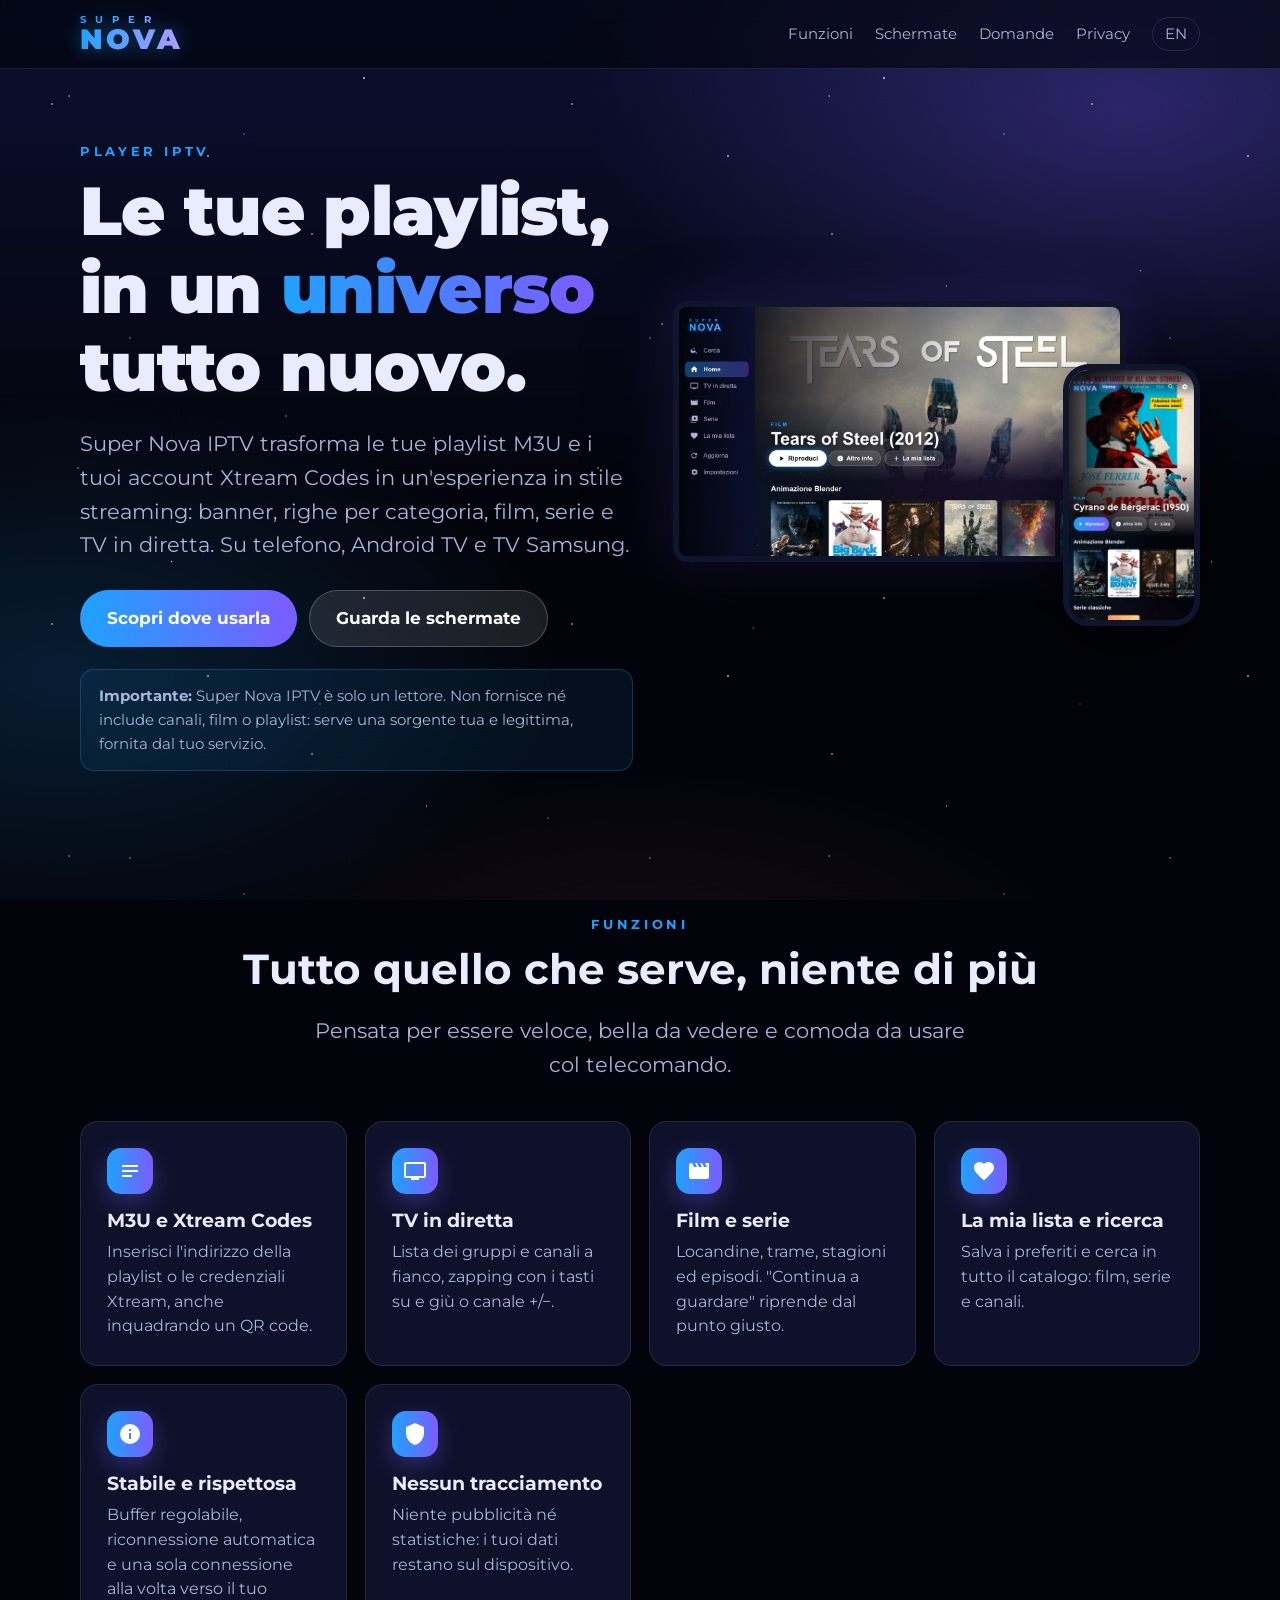
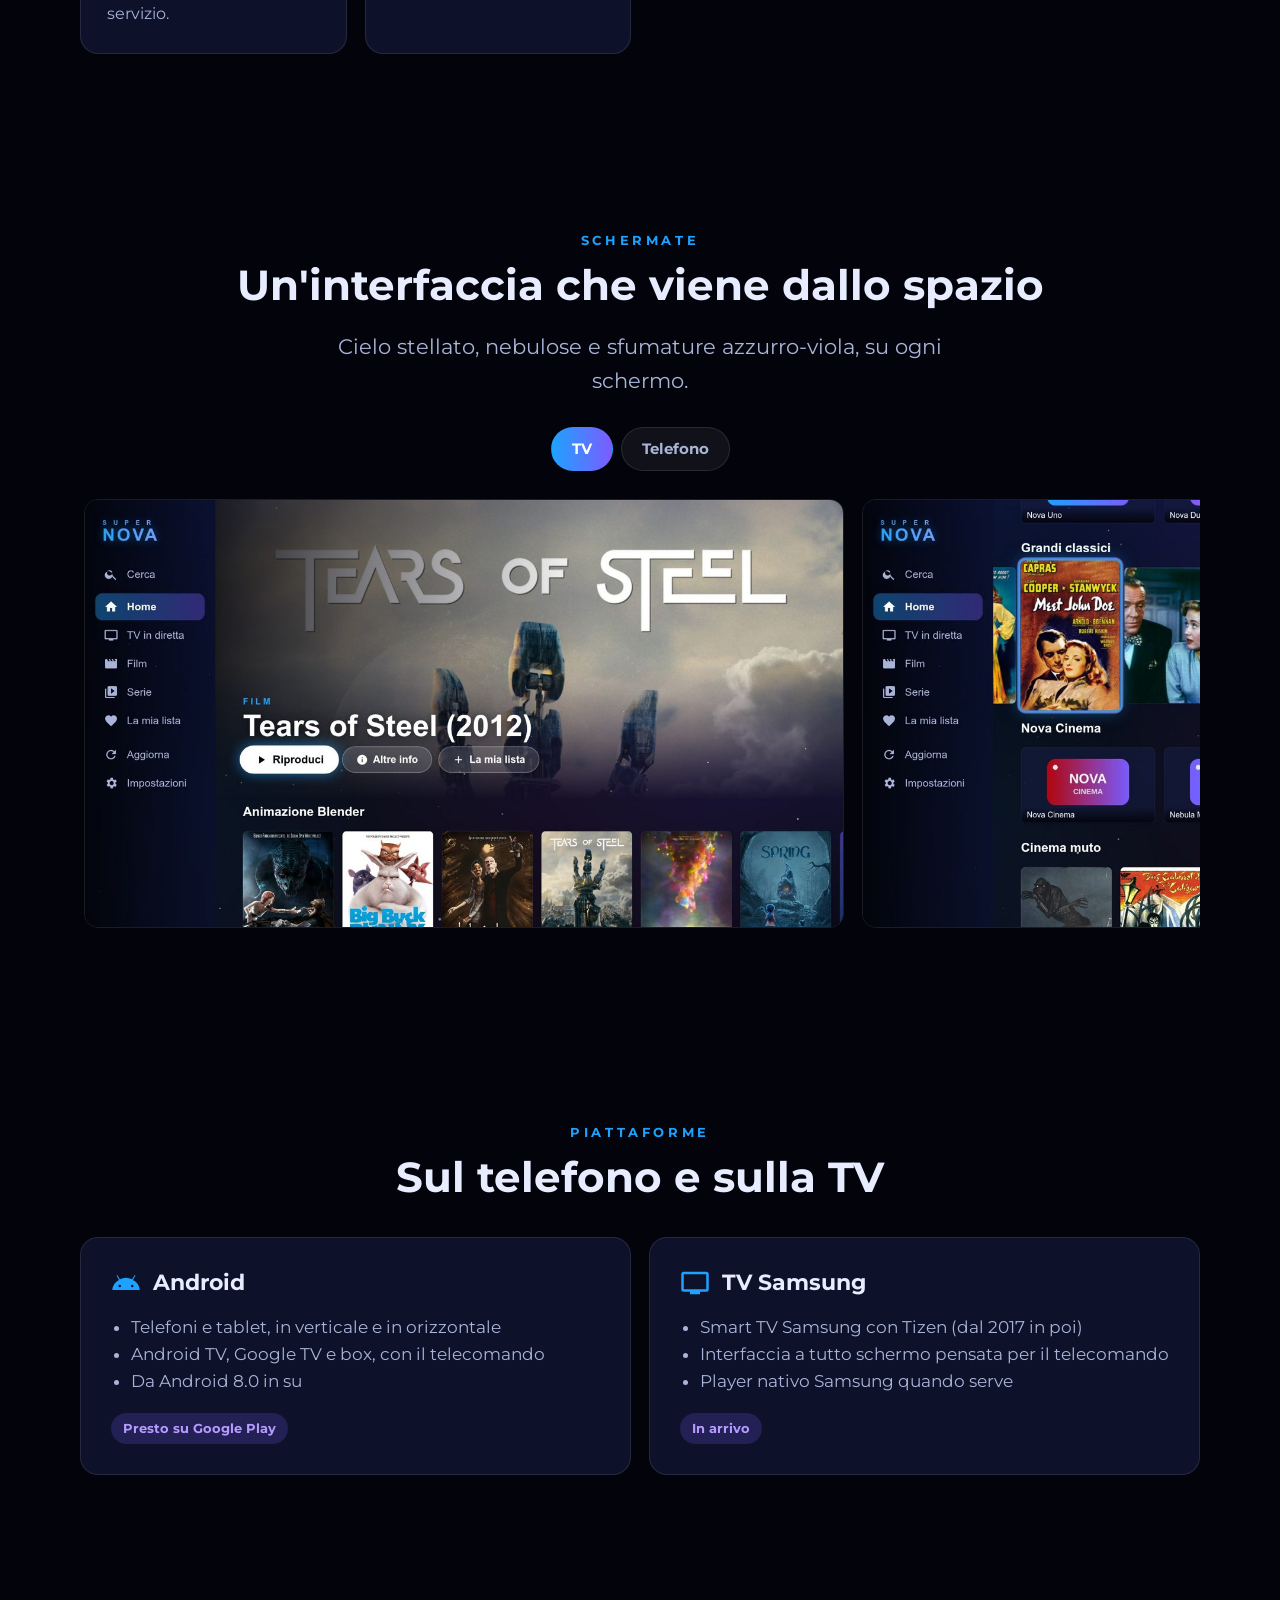
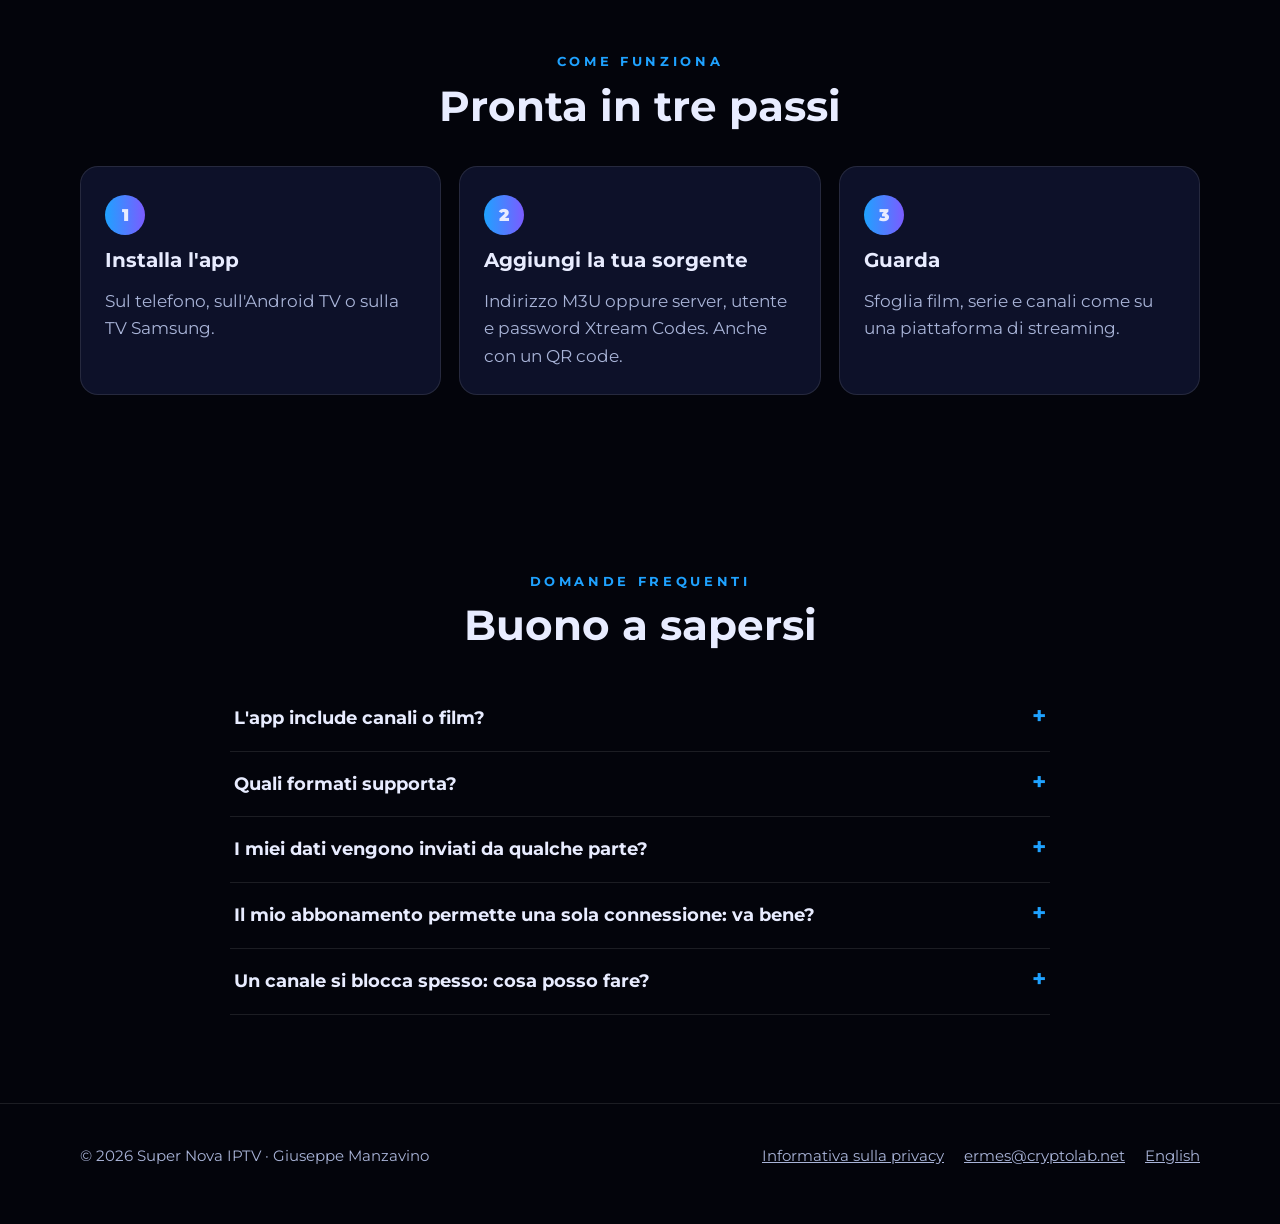
==== index.html @ 4ce40329 "Sito informativo e informativa sulla privacy di Super Nova IPTV - index.html (italiano) ed en.html (" ====
<!DOCTYPE html>
<html lang="it">
<head>
<meta charset="utf-8">
<meta name="viewport" content="width=device-width, initial-scale=1">
<title>Super Nova IPTV – Il player IPTV per Android e TV Samsung</title>
<meta name="description" content="Super Nova IPTV è un player elegante per le tue playlist M3U e i tuoi account Xtream Codes, su telefono, Android TV e TV Samsung. Non include contenuti.">
<meta property="og:title" content="Super Nova IPTV">
<meta property="og:description" content="Il player IPTV per le tue playlist, su Android e TV Samsung.">
<meta property="og:image" content="assets/img/og-image.png">
<meta name="theme-color" content="#03040B">
<link rel="icon" href="assets/img/favicon-32.png" sizes="32x32">
<link rel="apple-touch-icon" href="assets/img/apple-touch-icon.png">
<link rel="alternate" hreflang="en" href="en.html">
<link rel="preconnect" href="https://fonts.googleapis.com">
<link rel="preconnect" href="https://fonts.gstatic.com" crossorigin>
<link href="https://fonts.googleapis.com/css2?family=Montserrat:wght@400;700;900&display=swap" rel="stylesheet">
<link rel="stylesheet" href="assets/style.css">
</head>
<body>
<div class="sky" aria-hidden="true"></div>

<header class="bar">
  <div class="wrap">
    <a class="logo" href="#" aria-label="Super Nova IPTV"><span class="s">SUPER</span><span class="n">NOVA</span></a>
    <nav>
      <a class="opt" href="#funzioni">Funzioni</a>
      <a class="opt" href="#galleria">Schermate</a>
      <a class="opt" href="#faq">Domande</a>
      <a href="privacy.html">Privacy</a>
      <a class="lang" href="en.html" hreflang="en" lang="en">EN</a>
    </nav>
  </div>
</header>

<main>
  <section class="hero">
    <div class="wrap">
      <div>
        <div class="eyebrow">Player IPTV</div>
        <h1>Le tue playlist,<br>in un <em>universo</em><br>tutto nuovo.</h1>
        <p class="lead">Super Nova IPTV trasforma le tue playlist M3U e i tuoi account Xtream Codes in un'esperienza
          in stile streaming: banner, righe per categoria, film, serie e TV in diretta. Su telefono, Android TV e TV Samsung.</p>
        <div class="btns">
          <a class="btn primary" href="#piattaforme">Scopri dove usarla</a>
          <a class="btn" href="#galleria">Guarda le schermate</a>
        </div>
        <p class="notice"><strong>Importante:</strong> Super Nova IPTV è solo un lettore. Non fornisce né include
          canali, film o playlist: serve una sorgente tua e legittima, fornita dal tuo servizio.</p>
      </div>
      <div class="devices">
        <img class="tv" src="assets/img/tv-1-home.jpg" width="1280" height="720" alt="Super Nova IPTV su TV: home con banner e righe di film">
        <img class="phone" src="assets/img/phone-1-home.jpg" width="540" height="1080" alt="Super Nova IPTV sul telefono">
      </div>
    </div>
  </section>

  <section id="funzioni">
    <div class="wrap center">
      <div class="eyebrow">Funzioni</div>
      <h2>Tutto quello che serve, niente di più</h2>
      <p class="lead">Pensata per essere veloce, bella da vedere e comoda da usare col telecomando.</p>
      <div class="grid" style="text-align:left">
        <div class="card">
          <div class="ico"><svg viewBox="0 0 24 24"><path d="M4 6h16v2H4zm0 5h16v2H4zm0 5h10v2H4z"/></svg></div>
          <h3>M3U e Xtream Codes</h3>
          <p>Inserisci l'indirizzo della playlist o le credenziali Xtream, anche inquadrando un QR code.</p>
        </div>
        <div class="card">
          <div class="ico"><svg viewBox="0 0 24 24"><path d="M21 3H3a2 2 0 0 0-2 2v12a2 2 0 0 0 2 2h5v2h8v-2h5a2 2 0 0 0 2-2V5a2 2 0 0 0-2-2zm0 14H3V5h18v12z"/></svg></div>
          <h3>TV in diretta</h3>
          <p>Lista dei gruppi e canali a fianco, zapping con i tasti su e giù o canale +/−.</p>
        </div>
        <div class="card">
          <div class="ico"><svg viewBox="0 0 24 24"><path d="M18 4l2 4h-3l-2-4h-2l2 4h-3l-2-4H8l2 4H7L5 4H4a2 2 0 0 0-2 2v12a2 2 0 0 0 2 2h16a2 2 0 0 0 2-2V4h-4z"/></svg></div>
          <h3>Film e serie</h3>
          <p>Locandine, trame, stagioni ed episodi. "Continua a guardare" riprende dal punto giusto.</p>
        </div>
        <div class="card">
          <div class="ico"><svg viewBox="0 0 24 24"><path d="M12 21.4l-1.5-1.3C5.4 15.4 2 12.3 2 8.5 2 5.4 4.4 3 7.5 3c1.7 0 3.4.8 4.5 2.1C13.1 3.8 14.8 3 16.5 3 19.6 3 22 5.4 22 8.5c0 3.8-3.4 6.9-8.6 11.6L12 21.4z"/></svg></div>
          <h3>La mia lista e ricerca</h3>
          <p>Salva i preferiti e cerca in tutto il catalogo: film, serie e canali.</p>
        </div>
        <div class="card">
          <div class="ico"><svg viewBox="0 0 24 24"><path d="M12 2a10 10 0 1 0 10 10A10 10 0 0 0 12 2zm1 15h-2v-6h2zm0-8h-2V7h2z"/></svg></div>
          <h3>Stabile e rispettosa</h3>
          <p>Buffer regolabile, riconnessione automatica e una sola connessione alla volta verso il tuo servizio.</p>
        </div>
        <div class="card">
          <div class="ico"><svg viewBox="0 0 24 24"><path d="M12 1 3 5v6c0 5.5 3.8 10.7 9 12 5.2-1.3 9-6.5 9-12V5z"/></svg></div>
          <h3>Nessun tracciamento</h3>
          <p>Niente pubblicità né statistiche: i tuoi dati restano sul dispositivo.</p>
        </div>
      </div>
    </div>
  </section>

  <section id="galleria">
    <div class="wrap center">
      <div class="eyebrow">Schermate</div>
      <h2>Un'interfaccia che viene dallo spazio</h2>
      <p class="lead">Cielo stellato, nebulose e sfumature azzurro-viola, su ogni schermo.</p>
      <div class="tabs" role="tablist">
        <button role="tab" aria-selected="true" aria-controls="g-tv" id="t-tv">TV</button>
        <button role="tab" aria-selected="false" aria-controls="g-phone" id="t-phone">Telefono</button>
      </div>
    </div>
    <div class="wrap">
      <div class="gallery tv" id="g-tv" role="tabpanel" aria-labelledby="t-tv">
        <img src="assets/img/tv-1-home.jpg" loading="lazy" width="1280" height="720" alt="Home con banner">
        <img src="assets/img/tv-2-righe.jpg" loading="lazy" width="1280" height="720" alt="Righe per categoria">
        <img src="assets/img/tv-3-tv-in-diretta.jpg" loading="lazy" width="1280" height="720" alt="TV in diretta con gruppi e canali">
        <img src="assets/img/tv-4-player.jpg" loading="lazy" width="1280" height="720" alt="Player">
        <img src="assets/img/tv-5-dettaglio-serie.jpg" loading="lazy" width="1280" height="720" alt="Serie con episodi">
        <img src="assets/img/tv-6-film.jpg" loading="lazy" width="1280" height="720" alt="Scheda Film">
      </div>
      <div class="gallery phone" id="g-phone" role="tabpanel" aria-labelledby="t-phone" hidden>
        <img class="p" src="assets/img/phone-1-home.jpg" loading="lazy" alt="Home sul telefono">
        <img class="p" src="assets/img/phone-2-righe.jpg" loading="lazy" alt="Righe sul telefono">
        <img class="p" src="assets/img/phone-3-tv-in-diretta.jpg" loading="lazy" alt="TV in diretta sul telefono">
        <img class="p" src="assets/img/phone-4-serie.jpg" loading="lazy" alt="Serie sul telefono">
        <img class="l" src="assets/img/phone-5-orizzontale-home.jpg" loading="lazy" alt="Home in orizzontale">
        <img class="l" src="assets/img/phone-6-orizzontale-tv-in-diretta.jpg" loading="lazy" alt="TV in diretta in orizzontale">
        <img class="l" src="assets/img/phone-8-player.jpg" loading="lazy" alt="Player in orizzontale">
      </div>
    </div>
  </section>

  <section id="piattaforme">
    <div class="wrap center">
      <div class="eyebrow">Piattaforme</div>
      <h2>Sul telefono e sulla TV</h2>
      <div class="platforms" style="text-align:left">
        <div class="platform">
          <h3><svg viewBox="0 0 24 24"><path d="M17.6 9.5l1.8-3.2a.4.4 0 0 0-.7-.4L16.9 9a11 11 0 0 0-9.8 0L5.3 5.9a.4.4 0 0 0-.7.4l1.8 3.2A10 10 0 0 0 1 17.5h22a10 10 0 0 0-5.4-8zM7 15.3a1 1 0 1 1 1-1 1 1 0 0 1-1 1zm10 0a1 1 0 1 1 1-1 1 1 0 0 1-1 1z"/></svg>Android</h3>
          <ul>
            <li>Telefoni e tablet, in verticale e in orizzontale</li>
            <li>Android TV, Google TV e box, con il telecomando</li>
            <li>Da Android 8.0 in su</li>
          </ul>
          <span class="badge">Presto su Google Play</span>
        </div>
        <div class="platform">
          <h3><svg viewBox="0 0 24 24"><path d="M21 3H3a2 2 0 0 0-2 2v12a2 2 0 0 0 2 2h5v2h8v-2h5a2 2 0 0 0 2-2V5a2 2 0 0 0-2-2zm0 14H3V5h18v12z"/></svg>TV Samsung</h3>
          <ul>
            <li>Smart TV Samsung con Tizen (dal 2017 in poi)</li>
            <li>Interfaccia a tutto schermo pensata per il telecomando</li>
            <li>Player nativo Samsung quando serve</li>
          </ul>
          <span class="badge">In arrivo</span>
        </div>
      </div>
    </div>
  </section>

  <section id="come">
    <div class="wrap center">
      <div class="eyebrow">Come funziona</div>
      <h2>Pronta in tre passi</h2>
      <div class="steps" style="text-align:left">
        <div class="step"><h3>Installa l'app</h3><p>Sul telefono, sull'Android TV o sulla TV Samsung.</p></div>
        <div class="step"><h3>Aggiungi la tua sorgente</h3><p>Indirizzo M3U oppure server, utente e password Xtream Codes. Anche con un QR code.</p></div>
        <div class="step"><h3>Guarda</h3><p>Sfoglia film, serie e canali come su una piattaforma di streaming.</p></div>
      </div>
    </div>
  </section>

  <section id="faq">
    <div class="wrap center">
      <div class="eyebrow">Domande frequenti</div>
      <h2>Buono a sapersi</h2>
    </div>
    <div class="wrap faq">
      <details>
        <summary>L'app include canali o film?</summary>
        <p>No. Super Nova IPTV è un lettore: non fornisce, non vende e non suggerisce alcun contenuto.
          Riproduce solo la playlist o l'account che inserisci tu, fornito dal tuo servizio.</p>
      </details>
      <details>
        <summary>Quali formati supporta?</summary>
        <p>Playlist M3U/M3U8 e account Xtream Codes. Per i video: HLS (m3u8), MPEG-TS, MP4 e gli altri formati supportati dal dispositivo.</p>
      </details>
      <details>
        <summary>I miei dati vengono inviati da qualche parte?</summary>
        <p>No. La sorgente, i preferiti e i punti di visione restano sul tuo dispositivo. Nessuna pubblicità, nessuna statistica.
          Dettagli nell'<a href="privacy.html">informativa sulla privacy</a>.</p>
      </details>
      <details>
        <summary>Il mio abbonamento permette una sola connessione: va bene?</summary>
        <p>Sì. L'app apre un solo flusso alla volta, lo chiude quando esci dal player o passi a un'altra app e non insiste
          a raffica se il server rifiuta. Evita però di usare lo stesso account su due dispositivi contemporaneamente.</p>
      </details>
      <details>
        <summary>Un canale si blocca spesso: cosa posso fare?</summary>
        <p>Nelle impostazioni aumenta il <em>Buffer canali live</em> (Alto o Massimo) e, per gli account Xtream,
          prova il formato MPEG-TS.</p>
      </details>
    </div>
  </section>
</main>

<footer>
  <div class="wrap">
    <div>© 2026 Super Nova IPTV · Giuseppe Manzavino</div>
    <nav>
      <a href="privacy.html">Informativa sulla privacy</a>
      <a href="mailto:ermes@cryptolab.net">ermes@cryptolab.net</a>
      <a href="en.html" hreflang="en" lang="en">English</a>
    </nav>
  </div>
</footer>

<script>
  // Schede della galleria: TV / Telefono
  document.querySelectorAll('.tabs button').forEach(function (b) {
    b.addEventListener('click', function () {
      document.querySelectorAll('.tabs button').forEach(function (x) {
        var on = x === b;
        x.setAttribute('aria-selected', on);
        document.getElementById(x.getAttribute('aria-controls')).hidden = !on;
      });
    });
  });
</script>
</body>
</html>
---- assets/style.css ----
/* Super Nova IPTV – sito informativo */
:root {
    --accent: #1FA2FF;
    --nebula: #7B5CFF;
    --nebula-light: #B69CFF;
    --deep: #03040B;
    --navy: #0B1030;
    --card: rgba(20, 27, 61, .62);
    --line: rgba(255, 255, 255, .1);
    --text: #E8ECFF;
    --muted: #A9B4D8;
    --cosmic: linear-gradient(90deg, #1FA2FF, #7B5CFF);
    --radius: 18px;
    --max: 1120px;
}

* { box-sizing: border-box; }
html { scroll-behavior: smooth; }
body {
    margin: 0;
    color: var(--text);
    font: 17px/1.6 "Montserrat", system-ui, -apple-system, "Segoe UI", Roboto, sans-serif;
    background: var(--deep);
    overflow-x: hidden;
}
img { max-width: 100%; height: auto; display: block; }
a { color: var(--accent); }

/* ---------- Cielo stellato (solo CSS) ---------- */
.sky {
    position: fixed; top: 0; left: 0; right: 0; bottom: 0; z-index: -1; pointer-events: none;
    background:
        radial-gradient(ellipse 60% 45% at 88% 12%, rgba(123, 92, 255, .30), transparent 70%),
        radial-gradient(ellipse 55% 45% at 5% 75%, rgba(31, 162, 255, .16), transparent 70%),
        radial-gradient(ellipse 50% 35% at 50% 110%, rgba(255, 92, 168, .08), transparent 70%),
        linear-gradient(180deg, var(--navy), var(--deep) 55%);
}
.sky::before, .sky::after {
    content: ""; position: absolute; top: 0; left: 0; right: 0; bottom: 0;
    background-image:
        radial-gradient(1.2px 1.2px at 10% 20%, #fff, transparent),
        radial-gradient(1px 1px at 25% 65%, #cfe3ff, transparent),
        radial-gradient(1.4px 1.4px at 40% 30%, #fff, transparent),
        radial-gradient(1px 1px at 55% 80%, #e2d6ff, transparent),
        radial-gradient(1.6px 1.6px at 70% 15%, #fff, transparent),
        radial-gradient(1px 1px at 82% 55%, #fff4dc, transparent),
        radial-gradient(1.2px 1.2px at 92% 85%, #fff, transparent),
        radial-gradient(1px 1px at 15% 90%, #fff, transparent),
        radial-gradient(1.3px 1.3px at 60% 45%, #cfe3ff, transparent),
        radial-gradient(1px 1px at 33% 8%, #fff, transparent);
    background-size: 520px 520px;
    animation: twinkle 6s ease-in-out infinite alternate;
}
.sky::after { background-size: 760px 760px; background-position: 130px 210px; animation-delay: -3s; opacity: .7; }
@keyframes twinkle { from { opacity: .45; } to { opacity: 1; } }
@media (prefers-reduced-motion: reduce) { .sky::before, .sky::after { animation: none; } html { scroll-behavior: auto; } }

/* ---------- Layout ---------- */
.wrap { width: min(var(--max), 100% - 32px); margin: 0 auto; }
section { padding: 88px 0; }
h1, h2, h3 { line-height: 1.15; margin: 0 0 16px; }
h2 { font-size: clamp(28px, 4vw, 42px); }
.lead { font-size: clamp(18px, 2.2vw, 21px); color: var(--muted); max-width: 680px; }
.eyebrow { color: var(--accent); font-weight: 700; letter-spacing: .28em; font-size: 13px; text-transform: uppercase; margin-bottom: 10px; }
.center { text-align: center; }
.center .lead { margin-left: auto; margin-right: auto; }

/* ---------- Logo ---------- */
.logo { display: inline-flex; flex-direction: column; line-height: 1; text-decoration: none; }
.logo span {
    background: linear-gradient(90deg, var(--accent), var(--nebula-light));
    -webkit-background-clip: text; background-clip: text; color: transparent;
    filter: drop-shadow(0 0 10px rgba(31, 162, 255, .45));
}
.logo .s { font-size: 10px; font-weight: 700; letter-spacing: .9em; }
.logo .n { font-size: 28px; font-weight: 900; letter-spacing: .12em; }

/* ---------- Barra ---------- */
header.bar {
    position: sticky; top: 0; z-index: 10;
    backdrop-filter: blur(12px); -webkit-backdrop-filter: blur(12px);
    background: rgba(3, 4, 11, .62); border-bottom: 1px solid var(--line);
}
header.bar .wrap { display: flex; align-items: center; justify-content: space-between; height: 68px; gap: 16px; }
header.bar nav { display: flex; align-items: center; gap: 22px; }
header.bar nav a { color: var(--muted); text-decoration: none; font-size: 15px; }
header.bar nav a:hover { color: #fff; }
.lang { border: 1px solid var(--line); border-radius: 999px; padding: 4px 12px; }
@media (max-width: 720px) { header.bar nav a.opt { display: none; } }

/* ---------- Pulsanti ---------- */
.btn {
    display: inline-flex; align-items: center; gap: 10px;
    padding: 14px 26px; border-radius: 999px; font-weight: 700; text-decoration: none;
    color: #fff; background: rgba(255, 255, 255, .1); border: 1px solid rgba(255, 255, 255, .22);
    transition: transform .15s, box-shadow .15s, background .15s;
}
.btn.primary { background: var(--cosmic); border-color: transparent; }
.btn:hover { transform: translateY(-2px); box-shadow: 0 10px 30px rgba(31, 162, 255, .35); }
.btn[aria-disabled="true"] { opacity: .75; cursor: default; }
.btn[aria-disabled="true"]:hover { transform: none; box-shadow: none; }
.btns { display: flex; flex-wrap: wrap; gap: 12px; margin-top: 28px; }

/* ---------- Hero ---------- */
.hero { padding: 72px 0 40px; }
.hero .wrap { display: grid; grid-template-columns: 1.05fr 1fr; gap: 40px; align-items: center; }
.hero h1 { font-size: clamp(38px, 6vw, 68px); font-weight: 900; letter-spacing: -.01em; }
.hero h1 em { font-style: normal; background: var(--cosmic); -webkit-background-clip: text; background-clip: text; color: transparent; }
.notice {
    margin-top: 22px; padding: 14px 18px; border-radius: 14px; font-size: 15px; color: var(--muted);
    background: rgba(31, 162, 255, .08); border: 1px solid rgba(31, 162, 255, .25);
}
.devices { position: relative; padding: 0 14% 64px 0; }
.devices .tv {
    border-radius: 14px; border: 6px solid #10152e; box-shadow: 0 30px 80px rgba(0, 0, 0, .6), 0 0 60px rgba(123, 92, 255, .25);
}
.devices .phone {
    position: absolute; width: 26%; right: 0; bottom: 0;
    border-radius: 26px; border: 6px solid #10152e; box-shadow: 0 30px 70px rgba(0, 0, 0, .7);
}
@media (max-width: 900px) {
    .hero .wrap { grid-template-columns: 1fr; }
    .devices { margin-top: 12px; }
}

/* ---------- Funzioni ---------- */
.grid { display: grid; grid-template-columns: repeat(auto-fit, minmax(240px, 1fr)); gap: 18px; margin-top: 40px; }
.card {
    padding: 26px; border-radius: var(--radius); background: var(--card); border: 1px solid var(--line);
    transition: border-color .2s, transform .2s;
}
.card:hover { border-color: rgba(31, 162, 255, .5); transform: translateY(-3px); }
.card .ico {
    width: 46px; height: 46px; border-radius: 14px; display: grid; place-items: center; margin-bottom: 16px;
    background: var(--cosmic); box-shadow: 0 8px 24px rgba(123, 92, 255, .35);
}
.card .ico svg { width: 24px; height: 24px; fill: #fff; }
.card h3 { font-size: 19px; margin-bottom: 8px; }
.card p { margin: 0; color: var(--muted); font-size: 15.5px; }

/* ---------- Galleria ---------- */
.tabs { display: flex; gap: 8px; justify-content: center; margin: 30px 0 22px; flex-wrap: wrap; }
.tabs button {
    font: inherit; font-size: 15px; font-weight: 700; color: var(--muted); cursor: pointer;
    padding: 9px 20px; border-radius: 999px; background: rgba(255, 255, 255, .06); border: 1px solid var(--line);
}
.tabs button[aria-selected="true"] { color: #fff; background: var(--cosmic); border-color: transparent; }
.gallery {
    display: flex; gap: 18px; overflow-x: auto; scroll-snap-type: x mandatory; padding: 6px 4px 18px;
    scrollbar-width: thin; scrollbar-color: var(--nebula) transparent;
}
.gallery img { scroll-snap-align: center; border-radius: 14px; border: 1px solid var(--line); flex: 0 0 auto; }
.gallery.tv img { width: min(760px, 86vw); }
.gallery.phone img.p { height: min(560px, 110vw); width: auto; }
.gallery.phone img.l { height: min(280px, 55vw); width: auto; align-self: center; }
.gallery[hidden] { display: none; }

/* ---------- Piattaforme ---------- */
.platforms { display: grid; grid-template-columns: repeat(auto-fit, minmax(300px, 1fr)); gap: 18px; margin-top: 36px; }
.platform { padding: 30px; border-radius: var(--radius); background: var(--card); border: 1px solid var(--line); }
.platform h3 { display: flex; align-items: center; gap: 12px; font-size: 22px; }
.platform h3 svg { width: 30px; height: 30px; fill: var(--accent); }
.platform ul { margin: 12px 0 18px; padding-left: 20px; color: var(--muted); }
.badge { display: inline-block; font-size: 13px; font-weight: 700; padding: 5px 12px; border-radius: 999px; background: rgba(123, 92, 255, .2); color: var(--nebula-light); }

/* ---------- Passi ---------- */
.steps { display: grid; grid-template-columns: repeat(auto-fit, minmax(230px, 1fr)); gap: 18px; margin-top: 36px; counter-reset: step; }
.step { position: relative; padding: 28px 24px 24px; border-radius: var(--radius); background: var(--card); border: 1px solid var(--line); }
.step::before {
    counter-increment: step; content: counter(step);
    display: grid; place-items: center; width: 40px; height: 40px; margin-bottom: 14px;
    border-radius: 50%; background: var(--cosmic); font-weight: 900;
}
.step p { margin: 0; color: var(--muted); }

/* ---------- FAQ ---------- */
.faq { max-width: 820px; margin: 36px auto 0; }
.faq details { border-bottom: 1px solid var(--line); padding: 18px 4px; }
.faq summary { cursor: pointer; font-weight: 700; font-size: 18px; list-style: none; display: flex; justify-content: space-between; gap: 16px; }
.faq summary::-webkit-details-marker { display: none; }
.faq summary::after { content: "+"; color: var(--accent); font-size: 24px; line-height: 1; }
.faq details[open] summary::after { content: "−"; }
.faq details p { color: var(--muted); margin: 12px 0 0; }

/* ---------- Footer ---------- */
footer { border-top: 1px solid var(--line); padding: 40px 0 56px; color: var(--muted); font-size: 15px; }
footer .wrap { display: flex; flex-wrap: wrap; justify-content: space-between; gap: 20px; align-items: center; }
footer nav { display: flex; gap: 20px; flex-wrap: wrap; }
footer a { color: var(--muted); }

/* ---------- Pagine di testo (privacy) ---------- */
.doc { max-width: 780px; margin: 0 auto; padding: 56px 0 80px; }
.doc h1 { font-size: clamp(30px, 5vw, 44px); }
.doc h2 { font-size: 22px; color: var(--accent); margin-top: 36px; }
.doc p, .doc li { color: var(--text); }
.doc .muted { color: var(--muted); font-size: 15px; }
.doc hr { border: 0; border-top: 1px solid var(--line); margin: 56px 0; }
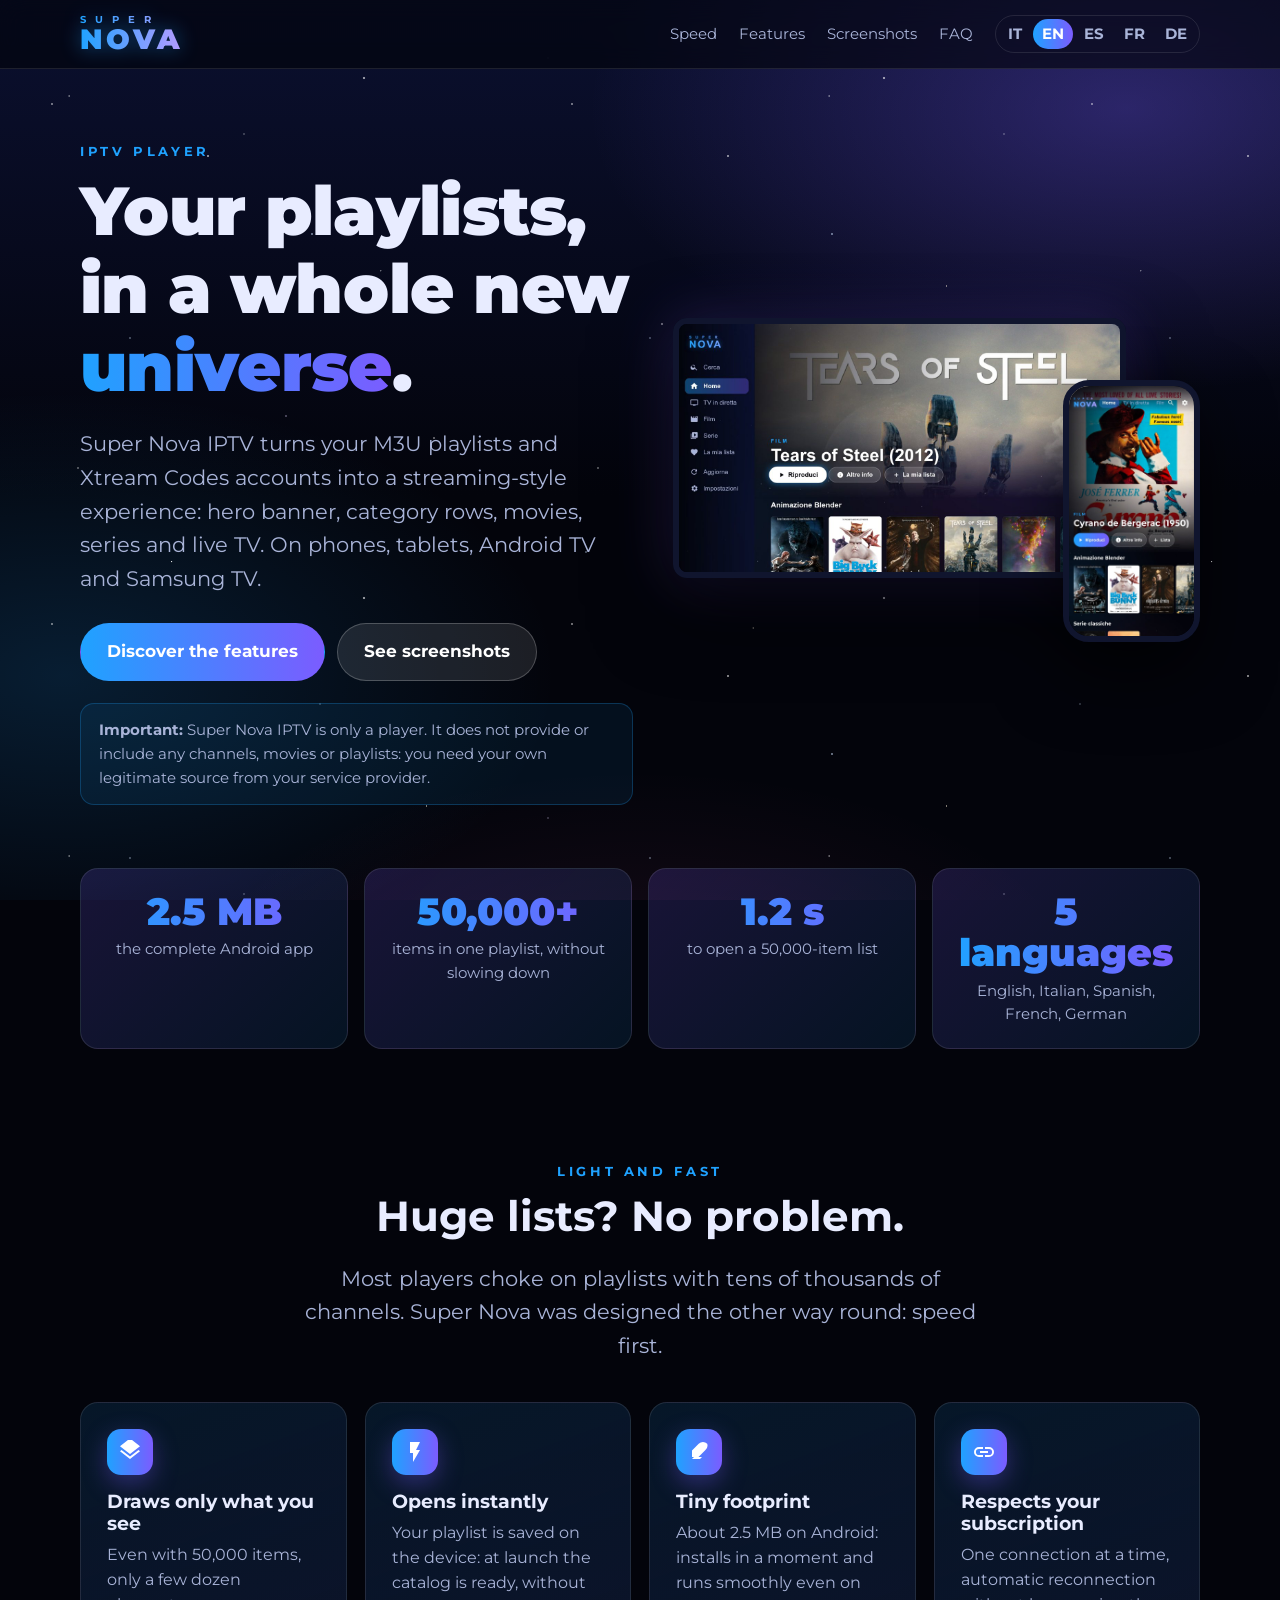
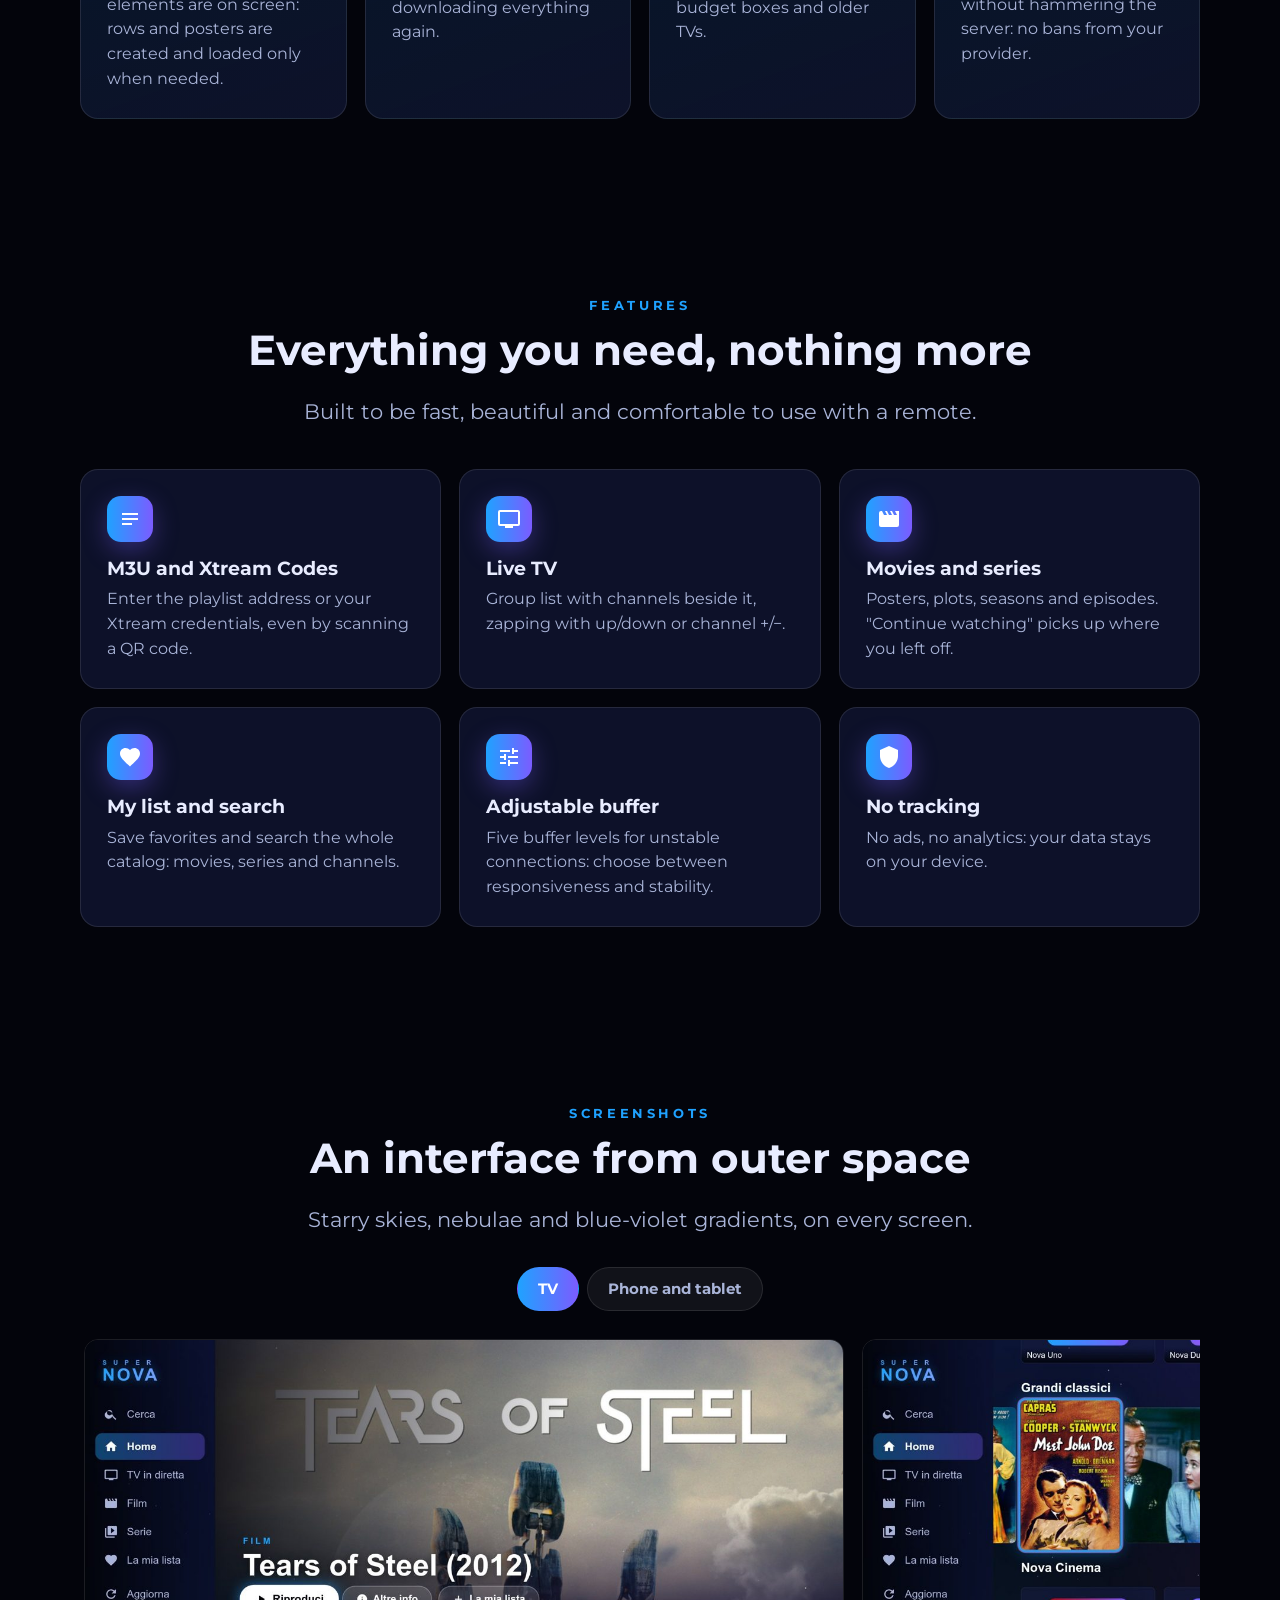
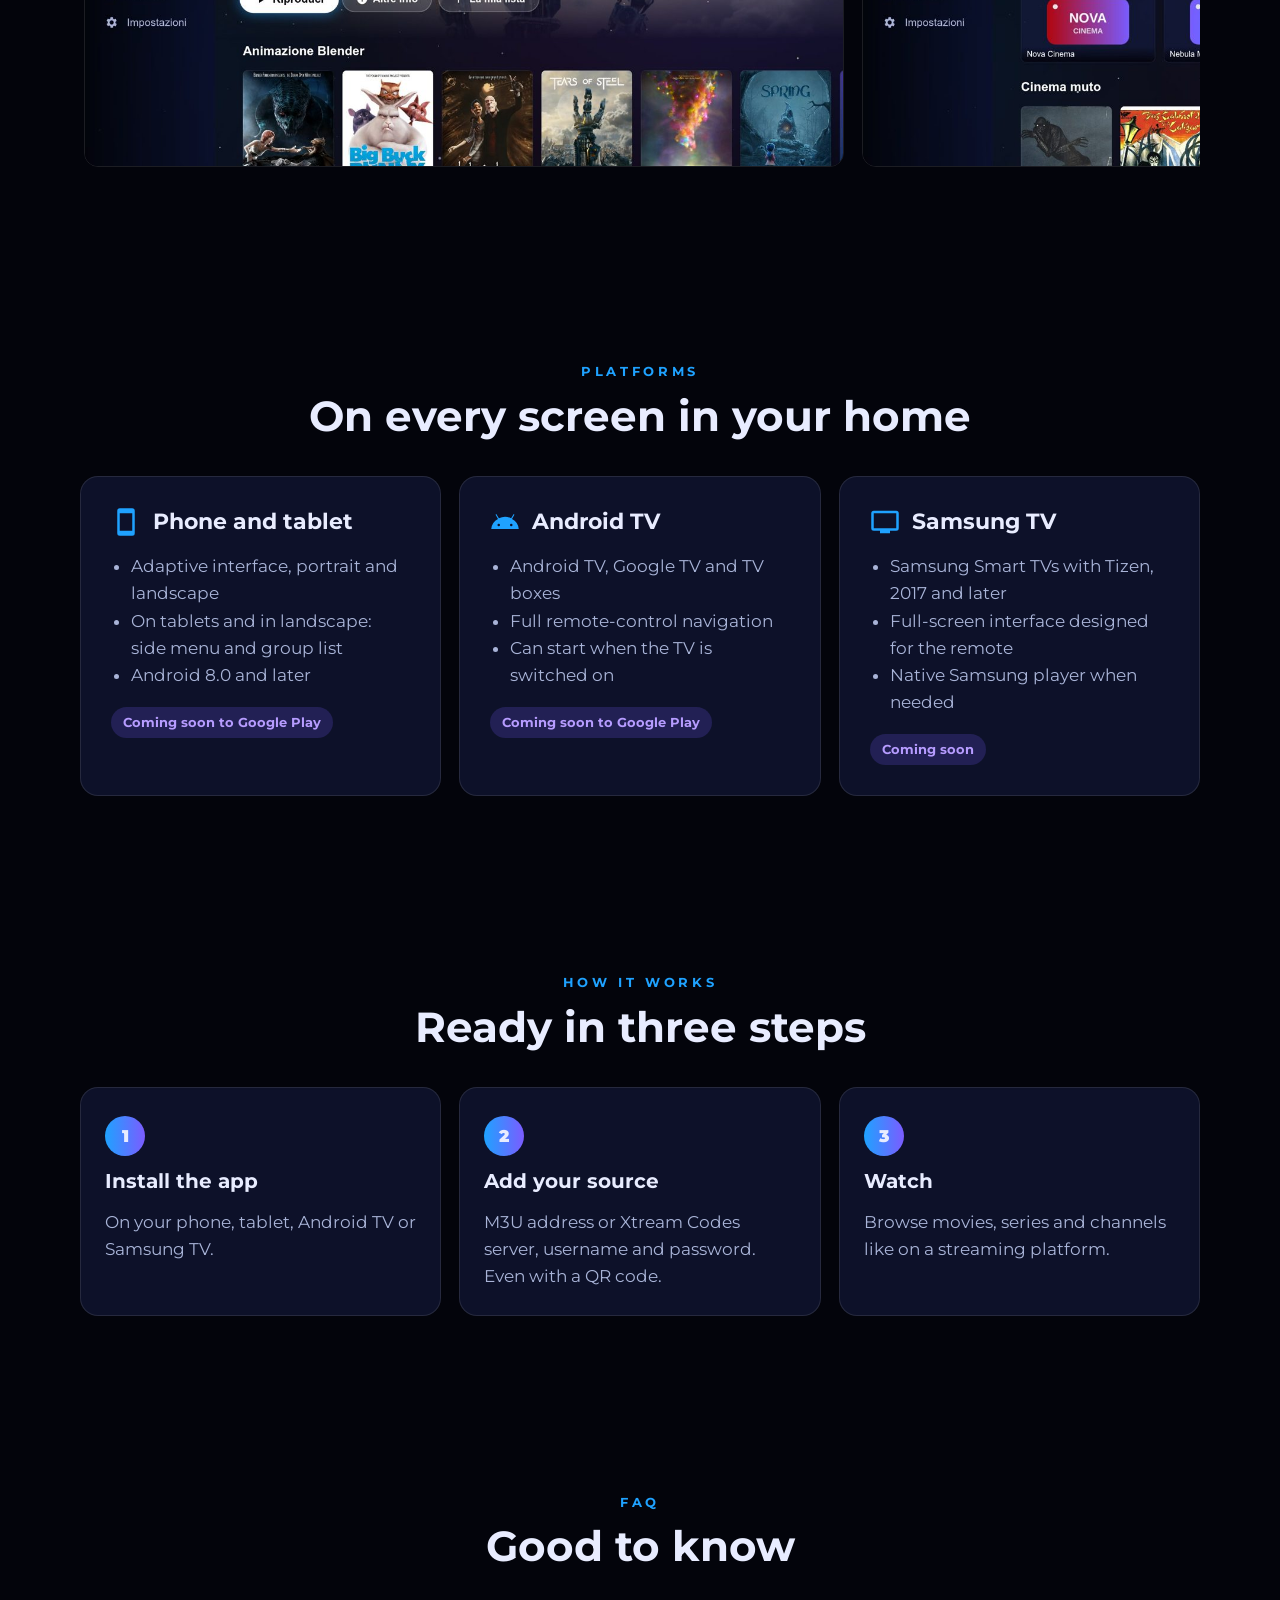
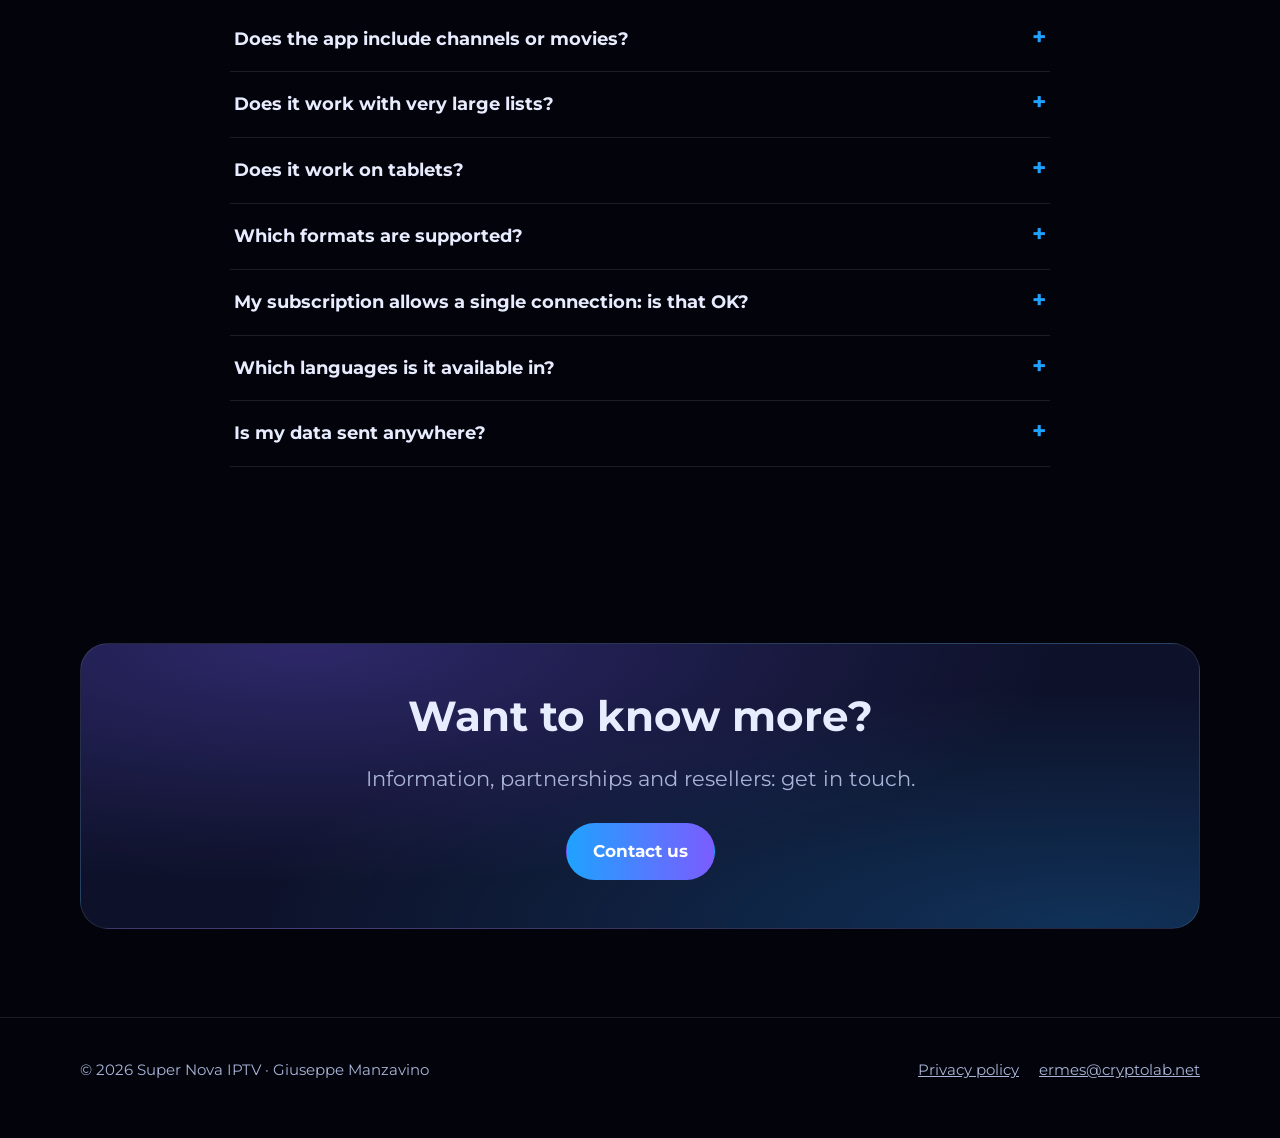
==== commit f313dab2: "Sito in 5 lingue, velocità e tablet in primo piano - Pagine in italiano, inglese, spagnolo, francese" ====
--- a/index.html
+++ b/index.html
@@ -3,32 +3,48 @@
 <head>
 <meta charset="utf-8">
 <meta name="viewport" content="width=device-width, initial-scale=1">
-<title>Super Nova IPTV – Il player IPTV per Android e TV Samsung</title>
-<meta name="description" content="Super Nova IPTV è un player elegante per le tue playlist M3U e i tuoi account Xtream Codes, su telefono, Android TV e TV Samsung. Non include contenuti.">
+<title>Super Nova IPTV – Il player IPTV leggero e veloce per Android, tablet e TV Samsung</title>
+<meta name="description" content="Super Nova IPTV: il player per le tue playlist M3U e i tuoi account Xtream Codes. Leggerissimo, velocissimo anche con liste enormi. Telefono, tablet, Android TV e TV Samsung.">
 <meta property="og:title" content="Super Nova IPTV">
-<meta property="og:description" content="Il player IPTV per le tue playlist, su Android e TV Samsung.">
+<meta property="og:description" content="Super Nova IPTV: il player per le tue playlist M3U e i tuoi account Xtream Codes. Leggerissimo, velocissimo anche con liste enormi. Telefono, tablet, Android TV e TV Samsung.">
 <meta property="og:image" content="assets/img/og-image.png">
 <meta name="theme-color" content="#03040B">
 <link rel="icon" href="assets/img/favicon-32.png" sizes="32x32">
 <link rel="apple-touch-icon" href="assets/img/apple-touch-icon.png">
+<link rel="alternate" hreflang="it" href="index.html">
 <link rel="alternate" hreflang="en" href="en.html">
+<link rel="alternate" hreflang="es" href="es.html">
+<link rel="alternate" hreflang="fr" href="fr.html">
+<link rel="alternate" hreflang="de" href="de.html">
 <link rel="preconnect" href="https://fonts.googleapis.com">
 <link rel="preconnect" href="https://fonts.gstatic.com" crossorigin>
 <link href="https://fonts.googleapis.com/css2?family=Montserrat:wght@400;700;900&display=swap" rel="stylesheet">
 <link rel="stylesheet" href="assets/style.css">
+<script>
+  (function () {
+    try {
+      // Lingua ricordata (scelta dal selettore o rilevata alla prima visita), altrimenti quella del browser
+      var map = { it: 'index.html', en: 'en.html', es: 'es.html', fr: 'fr.html', de: 'de.html' };
+      var l = localStorage.getItem('sn-lang') || (navigator.language || 'it').slice(0, 2).toLowerCase();
+      if (!map[l]) l = 'en';
+      localStorage.setItem('sn-lang', l);
+      if (l !== 'it') location.replace(map[l]);
+    } catch (e) {}
+  })();
+</script>
 </head>
 <body>
 <div class="sky" aria-hidden="true"></div>
 
 <header class="bar">
   <div class="wrap">
-    <a class="logo" href="#" aria-label="Super Nova IPTV"><span class="s">SUPER</span><span class="n">NOVA</span></a>
+    <a class="logo" href="index.html" aria-label="Super Nova IPTV"><span class="s">SUPER</span><span class="n">NOVA</span></a>
     <nav>
+      <a class="opt" href="#velocita">Velocità</a>
       <a class="opt" href="#funzioni">Funzioni</a>
       <a class="opt" href="#galleria">Schermate</a>
       <a class="opt" href="#faq">Domande</a>
-      <a href="privacy.html">Privacy</a>
-      <a class="lang" href="en.html" hreflang="en" lang="en">EN</a>
+      <div class="langs"><a href="index.html" hreflang="it" lang="it" aria-current="true">IT</a><a href="en.html" hreflang="en" lang="en">EN</a><a href="es.html" hreflang="es" lang="es">ES</a><a href="fr.html" hreflang="fr" lang="fr">FR</a><a href="de.html" hreflang="de" lang="de">DE</a></div>
     </nav>
   </div>
 </header>
@@ -39,14 +55,12 @@
       <div>
         <div class="eyebrow">Player IPTV</div>
         <h1>Le tue playlist,<br>in un <em>universo</em><br>tutto nuovo.</h1>
-        <p class="lead">Super Nova IPTV trasforma le tue playlist M3U e i tuoi account Xtream Codes in un'esperienza
-          in stile streaming: banner, righe per categoria, film, serie e TV in diretta. Su telefono, Android TV e TV Samsung.</p>
+        <p class="lead">Super Nova IPTV trasforma le tue playlist M3U e i tuoi account Xtream Codes in un'esperienza in stile streaming: banner, righe per categoria, film, serie e TV in diretta. Su telefono, tablet, Android TV e TV Samsung.</p>
         <div class="btns">
-          <a class="btn primary" href="#piattaforme">Scopri dove usarla</a>
+          <a class="btn primary" href="#funzioni">Scopri le funzioni</a>
           <a class="btn" href="#galleria">Guarda le schermate</a>
         </div>
-        <p class="notice"><strong>Importante:</strong> Super Nova IPTV è solo un lettore. Non fornisce né include
-          canali, film o playlist: serve una sorgente tua e legittima, fornita dal tuo servizio.</p>
+        <p class="notice"><strong>Importante:</strong> Super Nova IPTV è solo un lettore. Non fornisce né include canali, film o playlist: serve una sorgente tua e legittima, fornita dal tuo servizio.</p>
       </div>
       <div class="devices">
         <img class="tv" src="assets/img/tv-1-home.jpg" width="1280" height="720" alt="Super Nova IPTV su TV: home con banner e righe di film">
@@ -55,43 +69,25 @@
     </div>
   </section>
 
+  <section class="stats-band">
+    <div class="wrap stats"><div class="stat"><strong>2,5 MB</strong><span>l'app Android completa</span></div><div class="stat"><strong>50.000+</strong><span>contenuti in una playlist, senza rallentare</span></div><div class="stat"><strong>1,2 s</strong><span>per aprire una lista da 50.000 elementi</span></div><div class="stat"><strong>5 lingue</strong><span>italiano, inglese, spagnolo, francese, tedesco</span></div></div>
+  </section>
+
+  <section id="velocita">
+    <div class="wrap center">
+      <div class="eyebrow">Leggera e veloce</div>
+      <h2>Liste enormi? Nessun problema.</h2>
+      <p class="lead">La maggior parte dei player si inchioda con le playlist da decine di migliaia di canali. Super Nova è stata progettata al contrario: prima la velocità.</p>
+      <div class="grid speed" style="text-align:left"><div class="card"><div class="ico"><svg viewBox="0 0 24 24" aria-hidden="true"><path d="M12 16.5 3.5 10 2 11.2 12 19l10-7.8-1.5-1.2zM12 14l10-7.8L12-1.6 2 6.2z"/></svg></div><h3>Disegna solo quello che vedi</h3><p>Anche con 50.000 contenuti sullo schermo ci sono poche decine di elementi: righe e locandine vengono create e caricate solo quando servono.</p></div><div class="card"><div class="ico"><svg viewBox="0 0 24 24" aria-hidden="true"><path d="M7 2v11h3v9l7-12h-4l4-8z"/></svg></div><h3>Si apre subito</h3><p>La playlist resta salvata sul dispositivo: all'avvio il catalogo è già pronto, senza riscaricare tutto ogni volta.</p></div><div class="card"><div class="ico"><svg viewBox="0 0 24 24" aria-hidden="true"><path d="M20.2 3.8a6 6 0 0 0-8.5 0L5 10.5V17h6.5l6.7-6.7a6 6 0 0 0 2-6.5zM3 21l2-2h8l2-2H7z"/></svg></div><h3>Pesa pochissimo</h3><p>Circa 2,5 MB su Android: si installa in un attimo e gira fluida anche su box economici e TV non recenti.</p></div><div class="card"><div class="ico"><svg viewBox="0 0 24 24" aria-hidden="true"><path d="M3.9 12a3.1 3.1 0 0 1 3.1-3.1h4V7H7a5 5 0 0 0 0 10h4v-1.9H7A3.1 3.1 0 0 1 3.9 12zM8 13h8v-2H8zm9-6h-4v1.9h4a3.1 3.1 0 0 1 0 6.2h-4V17h4a5 5 0 0 0 0-10z"/></svg></div><h3>Rispetta il tuo abbonamento</h3><p>Una sola connessione alla volta, riconnessione automatica senza insistere a raffica: niente blocchi dal provider.</p></div></div>
+    </div>
+  </section>
+
   <section id="funzioni">
     <div class="wrap center">
       <div class="eyebrow">Funzioni</div>
       <h2>Tutto quello che serve, niente di più</h2>
       <p class="lead">Pensata per essere veloce, bella da vedere e comoda da usare col telecomando.</p>
-      <div class="grid" style="text-align:left">
-        <div class="card">
-          <div class="ico"><svg viewBox="0 0 24 24"><path d="M4 6h16v2H4zm0 5h16v2H4zm0 5h10v2H4z"/></svg></div>
-          <h3>M3U e Xtream Codes</h3>
-          <p>Inserisci l'indirizzo della playlist o le credenziali Xtream, anche inquadrando un QR code.</p>
-        </div>
-        <div class="card">
-          <div class="ico"><svg viewBox="0 0 24 24"><path d="M21 3H3a2 2 0 0 0-2 2v12a2 2 0 0 0 2 2h5v2h8v-2h5a2 2 0 0 0 2-2V5a2 2 0 0 0-2-2zm0 14H3V5h18v12z"/></svg></div>
-          <h3>TV in diretta</h3>
-          <p>Lista dei gruppi e canali a fianco, zapping con i tasti su e giù o canale +/−.</p>
-        </div>
-        <div class="card">
-          <div class="ico"><svg viewBox="0 0 24 24"><path d="M18 4l2 4h-3l-2-4h-2l2 4h-3l-2-4H8l2 4H7L5 4H4a2 2 0 0 0-2 2v12a2 2 0 0 0 2 2h16a2 2 0 0 0 2-2V4h-4z"/></svg></div>
-          <h3>Film e serie</h3>
-          <p>Locandine, trame, stagioni ed episodi. "Continua a guardare" riprende dal punto giusto.</p>
-        </div>
-        <div class="card">
-          <div class="ico"><svg viewBox="0 0 24 24"><path d="M12 21.4l-1.5-1.3C5.4 15.4 2 12.3 2 8.5 2 5.4 4.4 3 7.5 3c1.7 0 3.4.8 4.5 2.1C13.1 3.8 14.8 3 16.5 3 19.6 3 22 5.4 22 8.5c0 3.8-3.4 6.9-8.6 11.6L12 21.4z"/></svg></div>
-          <h3>La mia lista e ricerca</h3>
-          <p>Salva i preferiti e cerca in tutto il catalogo: film, serie e canali.</p>
-        </div>
-        <div class="card">
-          <div class="ico"><svg viewBox="0 0 24 24"><path d="M12 2a10 10 0 1 0 10 10A10 10 0 0 0 12 2zm1 15h-2v-6h2zm0-8h-2V7h2z"/></svg></div>
-          <h3>Stabile e rispettosa</h3>
-          <p>Buffer regolabile, riconnessione automatica e una sola connessione alla volta verso il tuo servizio.</p>
-        </div>
-        <div class="card">
-          <div class="ico"><svg viewBox="0 0 24 24"><path d="M12 1 3 5v6c0 5.5 3.8 10.7 9 12 5.2-1.3 9-6.5 9-12V5z"/></svg></div>
-          <h3>Nessun tracciamento</h3>
-          <p>Niente pubblicità né statistiche: i tuoi dati restano sul dispositivo.</p>
-        </div>
-      </div>
+      <div class="grid" style="text-align:left"><div class="card"><div class="ico"><svg viewBox="0 0 24 24" aria-hidden="true"><path d="M4 6h16v2H4zm0 5h16v2H4zm0 5h10v2H4z"/></svg></div><h3>M3U e Xtream Codes</h3><p>Inserisci l'indirizzo della playlist o le credenziali Xtream, anche inquadrando un QR code.</p></div><div class="card"><div class="ico"><svg viewBox="0 0 24 24" aria-hidden="true"><path d="M21 3H3a2 2 0 0 0-2 2v12a2 2 0 0 0 2 2h5v2h8v-2h5a2 2 0 0 0 2-2V5a2 2 0 0 0-2-2zm0 14H3V5h18v12z"/></svg></div><h3>TV in diretta</h3><p>Lista dei gruppi e canali a fianco, zapping con su e giù o con canale +/−.</p></div><div class="card"><div class="ico"><svg viewBox="0 0 24 24" aria-hidden="true"><path d="M18 4l2 4h-3l-2-4h-2l2 4h-3l-2-4H8l2 4H7L5 4H4a2 2 0 0 0-2 2v12a2 2 0 0 0 2 2h16a2 2 0 0 0 2-2V4h-4z"/></svg></div><h3>Film e serie</h3><p>Locandine, trame, stagioni ed episodi. "Continua a guardare" riprende dal punto giusto.</p></div><div class="card"><div class="ico"><svg viewBox="0 0 24 24" aria-hidden="true"><path d="M12 21.4l-1.5-1.3C5.4 15.4 2 12.3 2 8.5 2 5.4 4.4 3 7.5 3c1.7 0 3.4.8 4.5 2.1C13.1 3.8 14.8 3 16.5 3 19.6 3 22 5.4 22 8.5c0 3.8-3.4 6.9-8.6 11.6L12 21.4z"/></svg></div><h3>La mia lista e ricerca</h3><p>Salva i preferiti e cerca in tutto il catalogo: film, serie e canali.</p></div><div class="card"><div class="ico"><svg viewBox="0 0 24 24" aria-hidden="true"><path d="M3 17v2h6v-2zm0-12v2h10V5zm10 16v-2h8v-2h-8v-2h-2v6zM7 9v2H3v2h4v2h2V9zm14 4v-2H11v2zm-6-4h2V7h4V5h-4V3h-2z"/></svg></div><h3>Buffer regolabile</h3><p>Cinque livelli di buffer per le connessioni instabili: scegli tra reattività e stabilità.</p></div><div class="card"><div class="ico"><svg viewBox="0 0 24 24" aria-hidden="true"><path d="M12 1 3 5v6c0 5.5 3.8 10.7 9 12 5.2-1.3 9-6.5 9-12V5z"/></svg></div><h3>Nessun tracciamento</h3><p>Niente pubblicità né statistiche: i tuoi dati restano sul dispositivo.</p></div></div>
     </div>
   </section>
 
@@ -102,54 +98,20 @@
       <p class="lead">Cielo stellato, nebulose e sfumature azzurro-viola, su ogni schermo.</p>
       <div class="tabs" role="tablist">
         <button role="tab" aria-selected="true" aria-controls="g-tv" id="t-tv">TV</button>
-        <button role="tab" aria-selected="false" aria-controls="g-phone" id="t-phone">Telefono</button>
+        <button role="tab" aria-selected="false" aria-controls="g-phone" id="t-phone">Telefono e tablet</button>
       </div>
     </div>
     <div class="wrap">
-      <div class="gallery tv" id="g-tv" role="tabpanel" aria-labelledby="t-tv">
-        <img src="assets/img/tv-1-home.jpg" loading="lazy" width="1280" height="720" alt="Home con banner">
-        <img src="assets/img/tv-2-righe.jpg" loading="lazy" width="1280" height="720" alt="Righe per categoria">
-        <img src="assets/img/tv-3-tv-in-diretta.jpg" loading="lazy" width="1280" height="720" alt="TV in diretta con gruppi e canali">
-        <img src="assets/img/tv-4-player.jpg" loading="lazy" width="1280" height="720" alt="Player">
-        <img src="assets/img/tv-5-dettaglio-serie.jpg" loading="lazy" width="1280" height="720" alt="Serie con episodi">
-        <img src="assets/img/tv-6-film.jpg" loading="lazy" width="1280" height="720" alt="Scheda Film">
-      </div>
-      <div class="gallery phone" id="g-phone" role="tabpanel" aria-labelledby="t-phone" hidden>
-        <img class="p" src="assets/img/phone-1-home.jpg" loading="lazy" alt="Home sul telefono">
-        <img class="p" src="assets/img/phone-2-righe.jpg" loading="lazy" alt="Righe sul telefono">
-        <img class="p" src="assets/img/phone-3-tv-in-diretta.jpg" loading="lazy" alt="TV in diretta sul telefono">
-        <img class="p" src="assets/img/phone-4-serie.jpg" loading="lazy" alt="Serie sul telefono">
-        <img class="l" src="assets/img/phone-5-orizzontale-home.jpg" loading="lazy" alt="Home in orizzontale">
-        <img class="l" src="assets/img/phone-6-orizzontale-tv-in-diretta.jpg" loading="lazy" alt="TV in diretta in orizzontale">
-        <img class="l" src="assets/img/phone-8-player.jpg" loading="lazy" alt="Player in orizzontale">
-      </div>
+      <div class="gallery tv" id="g-tv" role="tabpanel" aria-labelledby="t-tv"><img src="assets/img/tv-1-home.jpg" loading="lazy" width="1280" height="720" alt=""><img src="assets/img/tv-2-righe.jpg" loading="lazy" width="1280" height="720" alt=""><img src="assets/img/tv-3-tv-in-diretta.jpg" loading="lazy" width="1280" height="720" alt=""><img src="assets/img/tv-4-player.jpg" loading="lazy" width="1280" height="720" alt=""><img src="assets/img/tv-5-dettaglio-serie.jpg" loading="lazy" width="1280" height="720" alt=""><img src="assets/img/tv-6-film.jpg" loading="lazy" width="1280" height="720" alt=""></div>
+      <div class="gallery phone" id="g-phone" role="tabpanel" aria-labelledby="t-phone" hidden><img class="p" src="assets/img/phone-1-home.jpg" loading="lazy" alt=""><img class="p" src="assets/img/phone-3-tv-in-diretta.jpg" loading="lazy" alt=""><img class="l" src="assets/img/phone-6-orizzontale-tv-in-diretta.jpg" loading="lazy" alt=""><img class="p" src="assets/img/phone-2-righe.jpg" loading="lazy" alt=""><img class="l" src="assets/img/phone-5-orizzontale-home.jpg" loading="lazy" alt=""><img class="p" src="assets/img/phone-4-serie.jpg" loading="lazy" alt=""><img class="l" src="assets/img/phone-8-player.jpg" loading="lazy" alt=""></div>
     </div>
   </section>
 
   <section id="piattaforme">
     <div class="wrap center">
       <div class="eyebrow">Piattaforme</div>
-      <h2>Sul telefono e sulla TV</h2>
-      <div class="platforms" style="text-align:left">
-        <div class="platform">
-          <h3><svg viewBox="0 0 24 24"><path d="M17.6 9.5l1.8-3.2a.4.4 0 0 0-.7-.4L16.9 9a11 11 0 0 0-9.8 0L5.3 5.9a.4.4 0 0 0-.7.4l1.8 3.2A10 10 0 0 0 1 17.5h22a10 10 0 0 0-5.4-8zM7 15.3a1 1 0 1 1 1-1 1 1 0 0 1-1 1zm10 0a1 1 0 1 1 1-1 1 1 0 0 1-1 1z"/></svg>Android</h3>
-          <ul>
-            <li>Telefoni e tablet, in verticale e in orizzontale</li>
-            <li>Android TV, Google TV e box, con il telecomando</li>
-            <li>Da Android 8.0 in su</li>
-          </ul>
-          <span class="badge">Presto su Google Play</span>
-        </div>
-        <div class="platform">
-          <h3><svg viewBox="0 0 24 24"><path d="M21 3H3a2 2 0 0 0-2 2v12a2 2 0 0 0 2 2h5v2h8v-2h5a2 2 0 0 0 2-2V5a2 2 0 0 0-2-2zm0 14H3V5h18v12z"/></svg>TV Samsung</h3>
-          <ul>
-            <li>Smart TV Samsung con Tizen (dal 2017 in poi)</li>
-            <li>Interfaccia a tutto schermo pensata per il telecomando</li>
-            <li>Player nativo Samsung quando serve</li>
-          </ul>
-          <span class="badge">In arrivo</span>
-        </div>
-      </div>
+      <h2>Su ogni schermo di casa</h2>
+      <div class="platforms three" style="text-align:left"><div class="platform"><h3><svg viewBox="0 0 24 24" aria-hidden="true"><path d="M17 1H7a2 2 0 0 0-2 2v18a2 2 0 0 0 2 2h10a2 2 0 0 0 2-2V3a2 2 0 0 0-2-2zm0 18H7V5h10z"/></svg>Telefono e tablet</h3><ul><li>Interfaccia che si adatta allo schermo, in verticale e in orizzontale</li><li>Sui tablet e in orizzontale: menu laterale e lista dei gruppi</li><li>Da Android 8.0 in su</li></ul><span class="badge">Presto su Google Play</span></div><div class="platform"><h3><svg viewBox="0 0 24 24" aria-hidden="true"><path d="M17.6 9.5l1.8-3.2a.4.4 0 0 0-.7-.4L16.9 9a11 11 0 0 0-9.8 0L5.3 5.9a.4.4 0 0 0-.7.4l1.8 3.2A10 10 0 0 0 1 17.5h22a10 10 0 0 0-5.4-8zM7 15.3a1 1 0 1 1 1-1 1 1 0 0 1-1 1zm10 0a1 1 0 1 1 1-1 1 1 0 0 1-1 1z"/></svg>Android TV</h3><ul><li>Android TV, Google TV e TV box</li><li>Navigazione completa col telecomando</li><li>Può avviarsi all'accensione della TV</li></ul><span class="badge">Presto su Google Play</span></div><div class="platform"><h3><svg viewBox="0 0 24 24" aria-hidden="true"><path d="M21 3H3a2 2 0 0 0-2 2v12a2 2 0 0 0 2 2h5v2h8v-2h5a2 2 0 0 0 2-2V5a2 2 0 0 0-2-2zm0 14H3V5h18v12z"/></svg>TV Samsung</h3><ul><li>Smart TV Samsung con Tizen, dal 2017 in poi</li><li>Interfaccia a tutto schermo pensata per il telecomando</li><li>Player nativo Samsung quando serve</li></ul><span class="badge">In arrivo</span></div></div>
     </div>
   </section>
 
@@ -158,7 +120,7 @@
       <div class="eyebrow">Come funziona</div>
       <h2>Pronta in tre passi</h2>
       <div class="steps" style="text-align:left">
-        <div class="step"><h3>Installa l'app</h3><p>Sul telefono, sull'Android TV o sulla TV Samsung.</p></div>
+        <div class="step"><h3>Installa l'app</h3><p>Sul telefono, sul tablet, sull'Android TV o sulla TV Samsung.</p></div>
         <div class="step"><h3>Aggiungi la tua sorgente</h3><p>Indirizzo M3U oppure server, utente e password Xtream Codes. Anche con un QR code.</p></div>
         <div class="step"><h3>Guarda</h3><p>Sfoglia film, serie e canali come su una piattaforma di streaming.</p></div>
       </div>
@@ -170,31 +132,14 @@
       <div class="eyebrow">Domande frequenti</div>
       <h2>Buono a sapersi</h2>
     </div>
-    <div class="wrap faq">
-      <details>
-        <summary>L'app include canali o film?</summary>
-        <p>No. Super Nova IPTV è un lettore: non fornisce, non vende e non suggerisce alcun contenuto.
-          Riproduce solo la playlist o l'account che inserisci tu, fornito dal tuo servizio.</p>
-      </details>
-      <details>
-        <summary>Quali formati supporta?</summary>
-        <p>Playlist M3U/M3U8 e account Xtream Codes. Per i video: HLS (m3u8), MPEG-TS, MP4 e gli altri formati supportati dal dispositivo.</p>
-      </details>
-      <details>
-        <summary>I miei dati vengono inviati da qualche parte?</summary>
-        <p>No. La sorgente, i preferiti e i punti di visione restano sul tuo dispositivo. Nessuna pubblicità, nessuna statistica.
-          Dettagli nell'<a href="privacy.html">informativa sulla privacy</a>.</p>
-      </details>
-      <details>
-        <summary>Il mio abbonamento permette una sola connessione: va bene?</summary>
-        <p>Sì. L'app apre un solo flusso alla volta, lo chiude quando esci dal player o passi a un'altra app e non insiste
-          a raffica se il server rifiuta. Evita però di usare lo stesso account su due dispositivi contemporaneamente.</p>
-      </details>
-      <details>
-        <summary>Un canale si blocca spesso: cosa posso fare?</summary>
-        <p>Nelle impostazioni aumenta il <em>Buffer canali live</em> (Alto o Massimo) e, per gli account Xtream,
-          prova il formato MPEG-TS.</p>
-      </details>
+    <div class="wrap faq"><details><summary>L'app include canali o film?</summary><p>No. Super Nova IPTV è un lettore: non fornisce, non vende e non suggerisce alcun contenuto. Riproduce solo la playlist o l'account che inserisci tu, fornito dal tuo servizio.</p></details><details><summary>Funziona anche con liste molto grandi?</summary><p>Sì. È stata provata con playlist da 50.000 contenuti: la lista si apre in poco più di un secondo e la navigazione resta fluida, perché l'app carica solo ciò che è sullo schermo.</p></details><details><summary>Funziona sui tablet?</summary><p>Sì. L'interfaccia si adatta allo schermo: in orizzontale mostra il menu laterale e, nella TV in diretta, la lista dei gruppi con i canali a fianco.</p></details><details><summary>Quali formati supporta?</summary><p>Playlist M3U/M3U8 e account Xtream Codes. Per i video: HLS (m3u8), MPEG-TS, MP4 e gli altri formati supportati dal dispositivo.</p></details><details><summary>Il mio abbonamento permette una sola connessione: va bene?</summary><p>Sì. L'app apre un solo flusso alla volta, lo chiude quando esci dal player o passi a un'altra app e non insiste a raffica se il server rifiuta.</p></details><details><summary>In che lingue è disponibile?</summary><p>Italiano, inglese, spagnolo, francese e tedesco. La lingua si sceglie da sola in base al dispositivo e si può cambiare nelle impostazioni.</p></details><details><summary>I miei dati vengono inviati da qualche parte?</summary><p>No. La sorgente, i preferiti e i punti di visione restano sul tuo dispositivo. Nessuna pubblicità, nessuna statistica.</p></details></div>
+  </section>
+
+  <section id="contatti">
+    <div class="wrap center contact">
+      <h2>Vuoi saperne di più?</h2>
+      <p class="lead">Informazioni, collaborazioni e rivenditori: scrivici.</p>
+      <div class="btns" style="justify-content:center"><a class="btn primary" href="mailto:ermes@cryptolab.net">Contattaci</a></div>
     </div>
   </section>
 </main>
@@ -203,15 +148,13 @@
   <div class="wrap">
     <div>© 2026 Super Nova IPTV · Giuseppe Manzavino</div>
     <nav>
-      <a href="privacy.html">Informativa sulla privacy</a>
+      <a href="privacy.html#it">Informativa sulla privacy</a>
       <a href="mailto:ermes@cryptolab.net">ermes@cryptolab.net</a>
-      <a href="en.html" hreflang="en" lang="en">English</a>
     </nav>
   </div>
 </footer>
 
 <script>
-  // Schede della galleria: TV / Telefono
   document.querySelectorAll('.tabs button').forEach(function (b) {
     b.addEventListener('click', function () {
       document.querySelectorAll('.tabs button').forEach(function (x) {
@@ -221,6 +164,10 @@
       });
     });
   });
+  // Cambio lingua dal selettore: viene ricordato per le visite successive
+  document.querySelectorAll('.langs a').forEach(function (a) {
+    a.addEventListener('click', function () { try { localStorage.setItem('sn-lang', a.getAttribute('hreflang')); } catch (e) {} });
+  });
 </script>
 </body>
 </html>
--- a/assets/style.css
+++ b/assets/style.css
@@ -124,7 +124,10 @@
 }
 
 /* ---------- Funzioni ---------- */
-.grid { display: grid; grid-template-columns: repeat(auto-fit, minmax(240px, 1fr)); gap: 18px; margin-top: 40px; }
+.grid { display: grid; grid-template-columns: repeat(3, 1fr); gap: 18px; margin-top: 40px; }
+.grid.speed { grid-template-columns: repeat(4, 1fr); }
+@media (max-width: 980px) { .grid, .grid.speed { grid-template-columns: repeat(2, 1fr); } }
+@media (max-width: 600px) { .grid, .grid.speed { grid-template-columns: 1fr; } }
 .card {
     padding: 26px; border-radius: var(--radius); background: var(--card); border: 1px solid var(--line);
     transition: border-color .2s, transform .2s;
@@ -195,3 +198,38 @@
 .doc p, .doc li { color: var(--text); }
 .doc .muted { color: var(--muted); font-size: 15px; }
 .doc hr { border: 0; border-top: 1px solid var(--line); margin: 56px 0; }
+
+/* ---------- Selettore lingua ---------- */
+.langs { display: flex; gap: 2px; border: 1px solid var(--line); border-radius: 999px; padding: 3px; }
+.langs a { padding: 3px 9px; border-radius: 999px; font-size: 13px; font-weight: 700; color: var(--muted); text-decoration: none; }
+.langs a[aria-current="true"] { background: var(--cosmic); color: #fff; }
+.langs a:hover { color: #fff; }
+
+/* ---------- Numeri ---------- */
+.stats-band { padding: 8px 0 24px; }
+.stats { display: grid; grid-template-columns: repeat(4, 1fr); gap: 16px; }
+.stat {
+    padding: 22px 20px; border-radius: var(--radius); text-align: center;
+    background: linear-gradient(135deg, rgba(123, 92, 255, .18), rgba(31, 162, 255, .1)); border: 1px solid var(--line);
+}
+.stat strong {
+    display: block; font-size: clamp(26px, 3.4vw, 38px); font-weight: 900; line-height: 1.1;
+    background: var(--cosmic); -webkit-background-clip: text; background-clip: text; color: transparent;
+}
+.stat span { display: block; margin-top: 6px; color: var(--muted); font-size: 14.5px; }
+@media (max-width: 820px) { .stats { grid-template-columns: repeat(2, 1fr); } }
+
+/* ---------- Velocità ---------- */
+.grid.speed .card { background: linear-gradient(160deg, rgba(31, 162, 255, .12), var(--card)); }
+
+/* ---------- Piattaforme su tre colonne ---------- */
+.platforms.three { grid-template-columns: repeat(auto-fit, minmax(260px, 1fr)); }
+
+/* ---------- Contatti ---------- */
+.contact {
+    padding: 48px 24px; border-radius: 28px;
+    background: radial-gradient(ellipse at 20% 0%, rgba(123, 92, 255, .3), transparent 60%),
+                radial-gradient(ellipse at 90% 100%, rgba(31, 162, 255, .22), transparent 60%), var(--card);
+    border: 1px solid var(--line);
+}
+@media (max-width: 720px) { header.bar nav { gap: 10px; } }
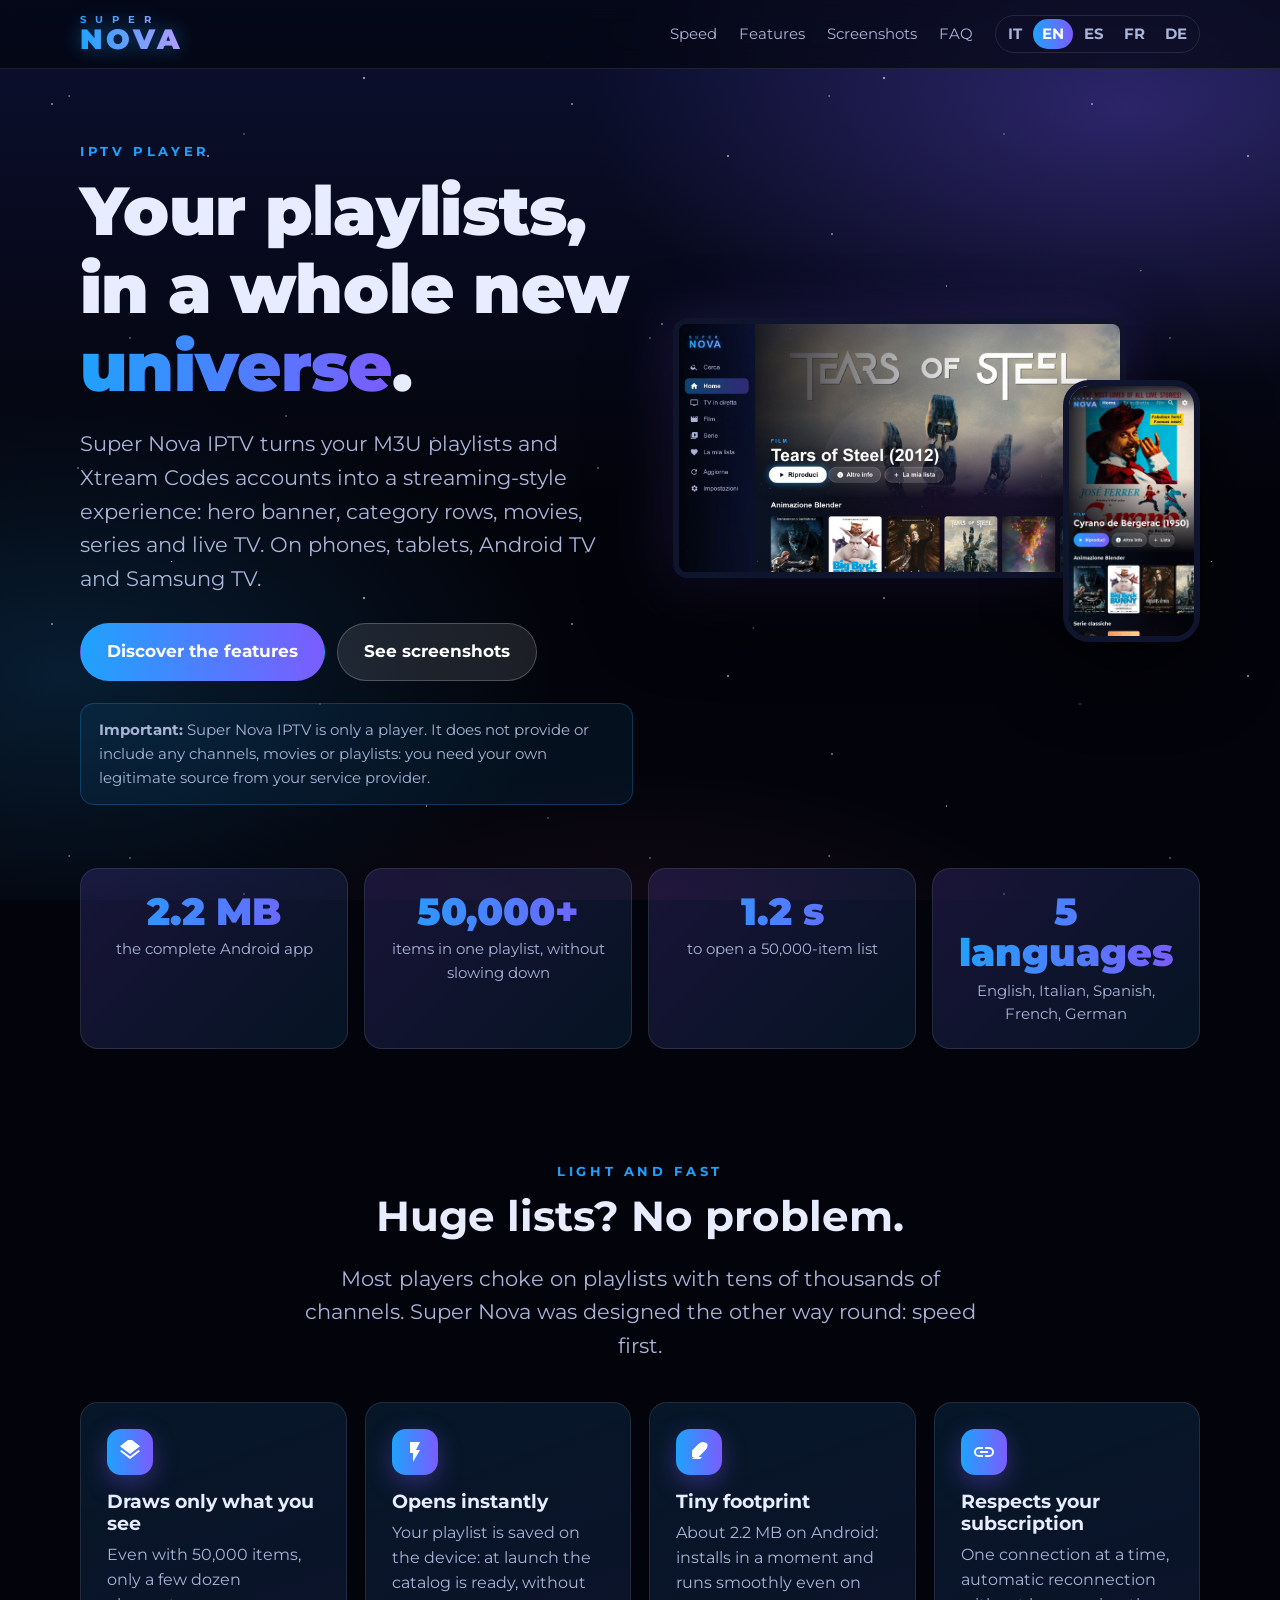
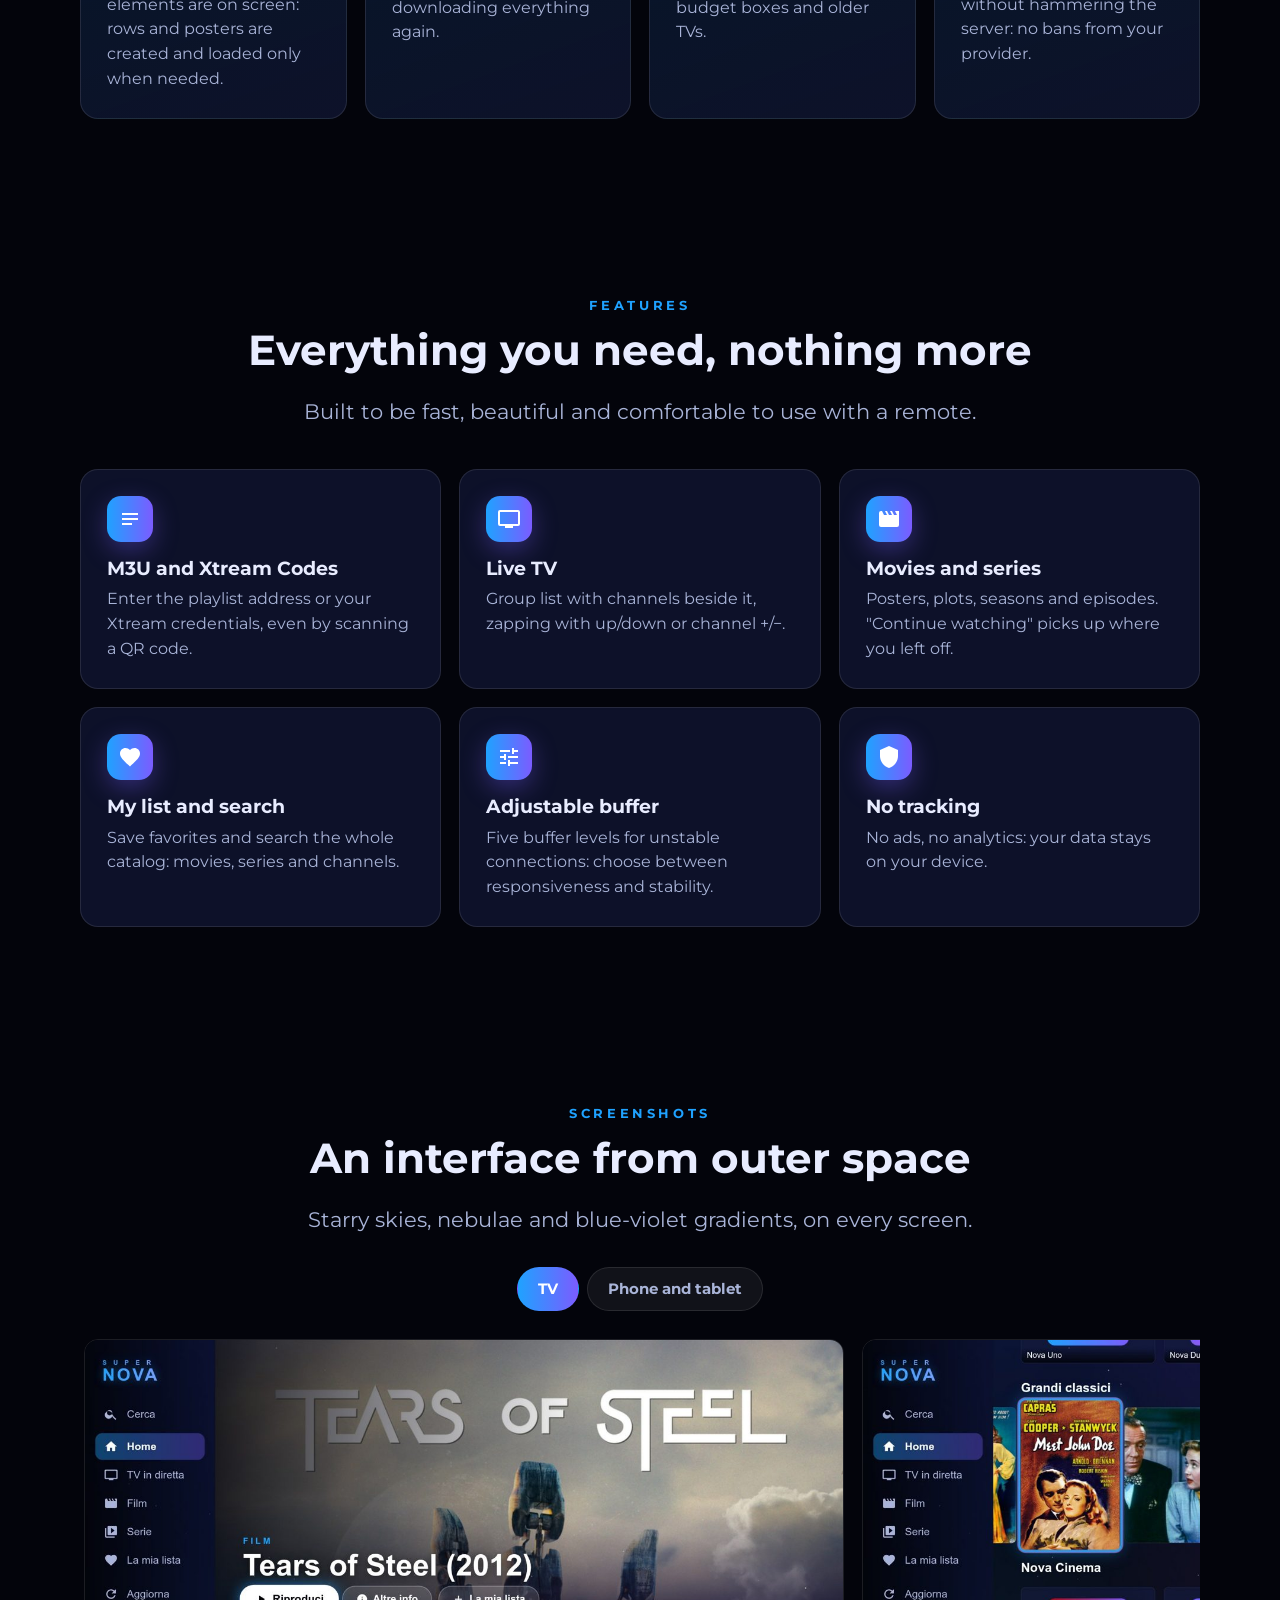
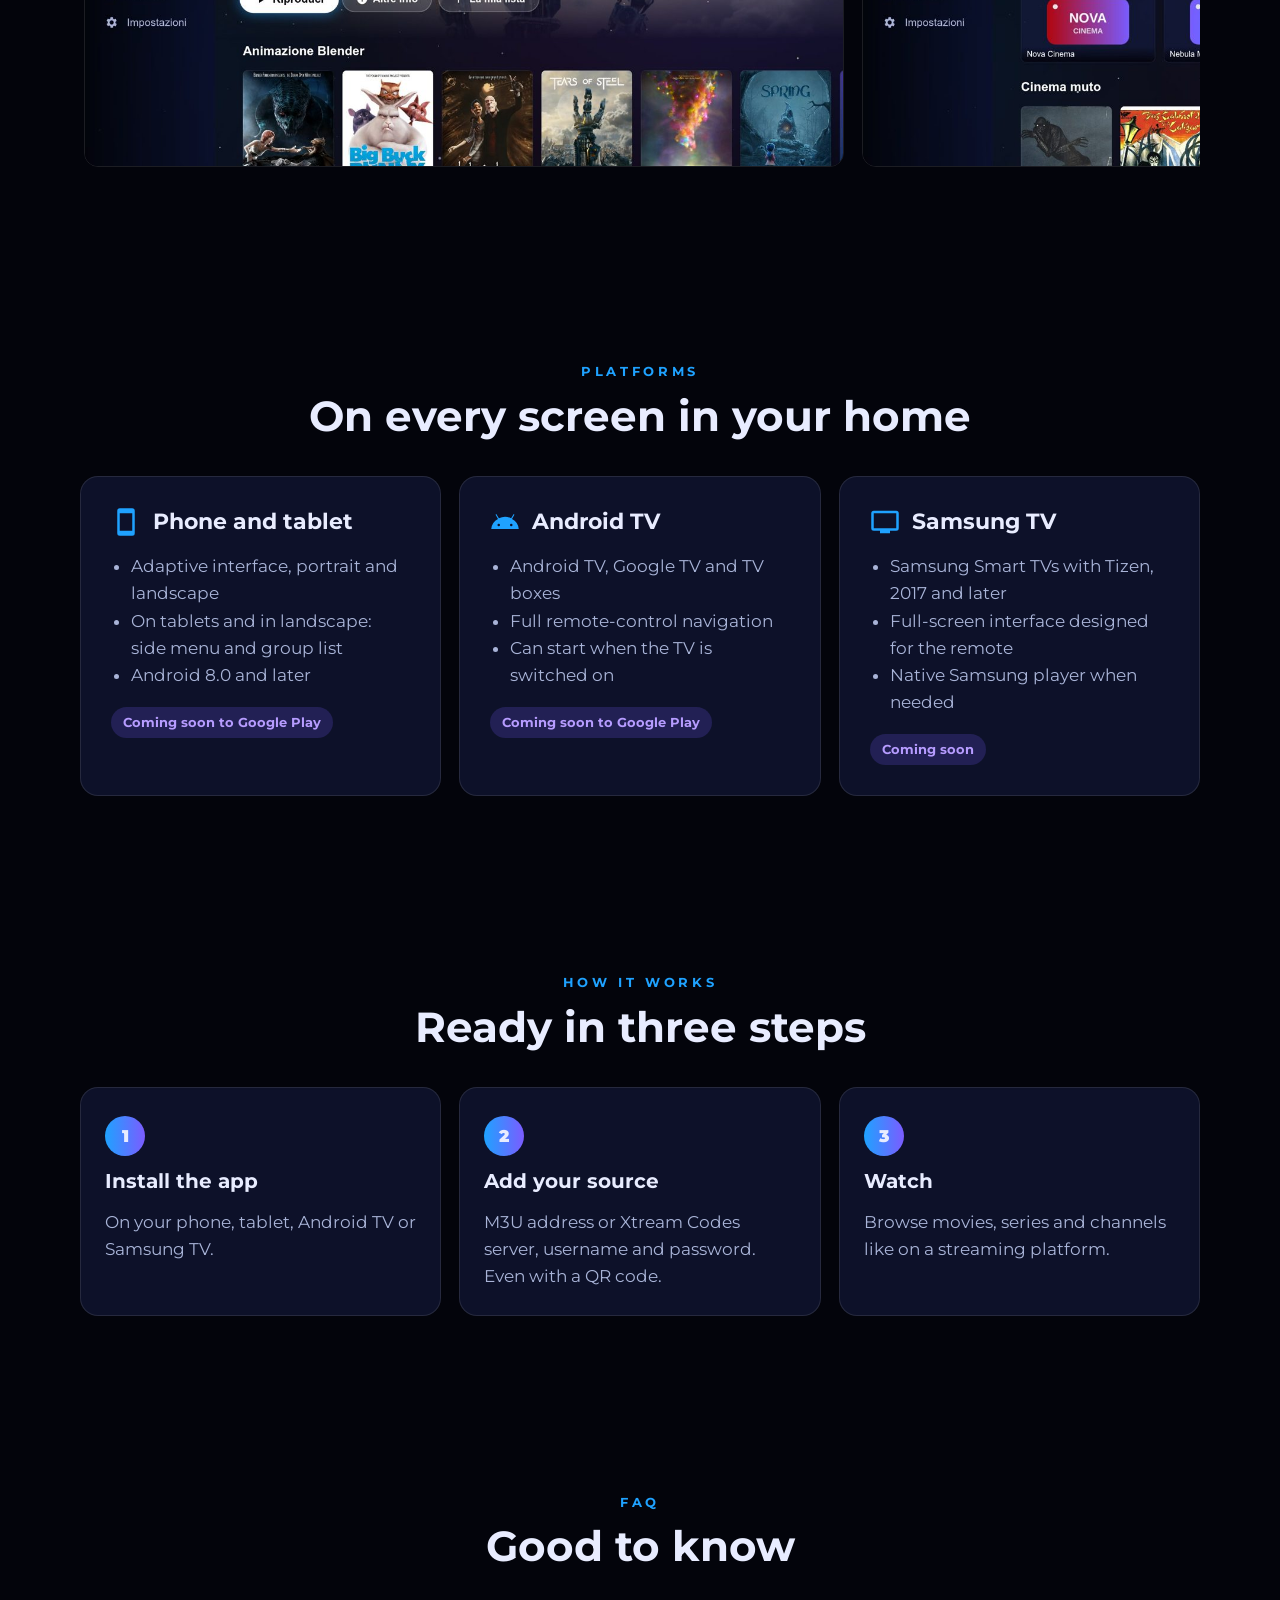
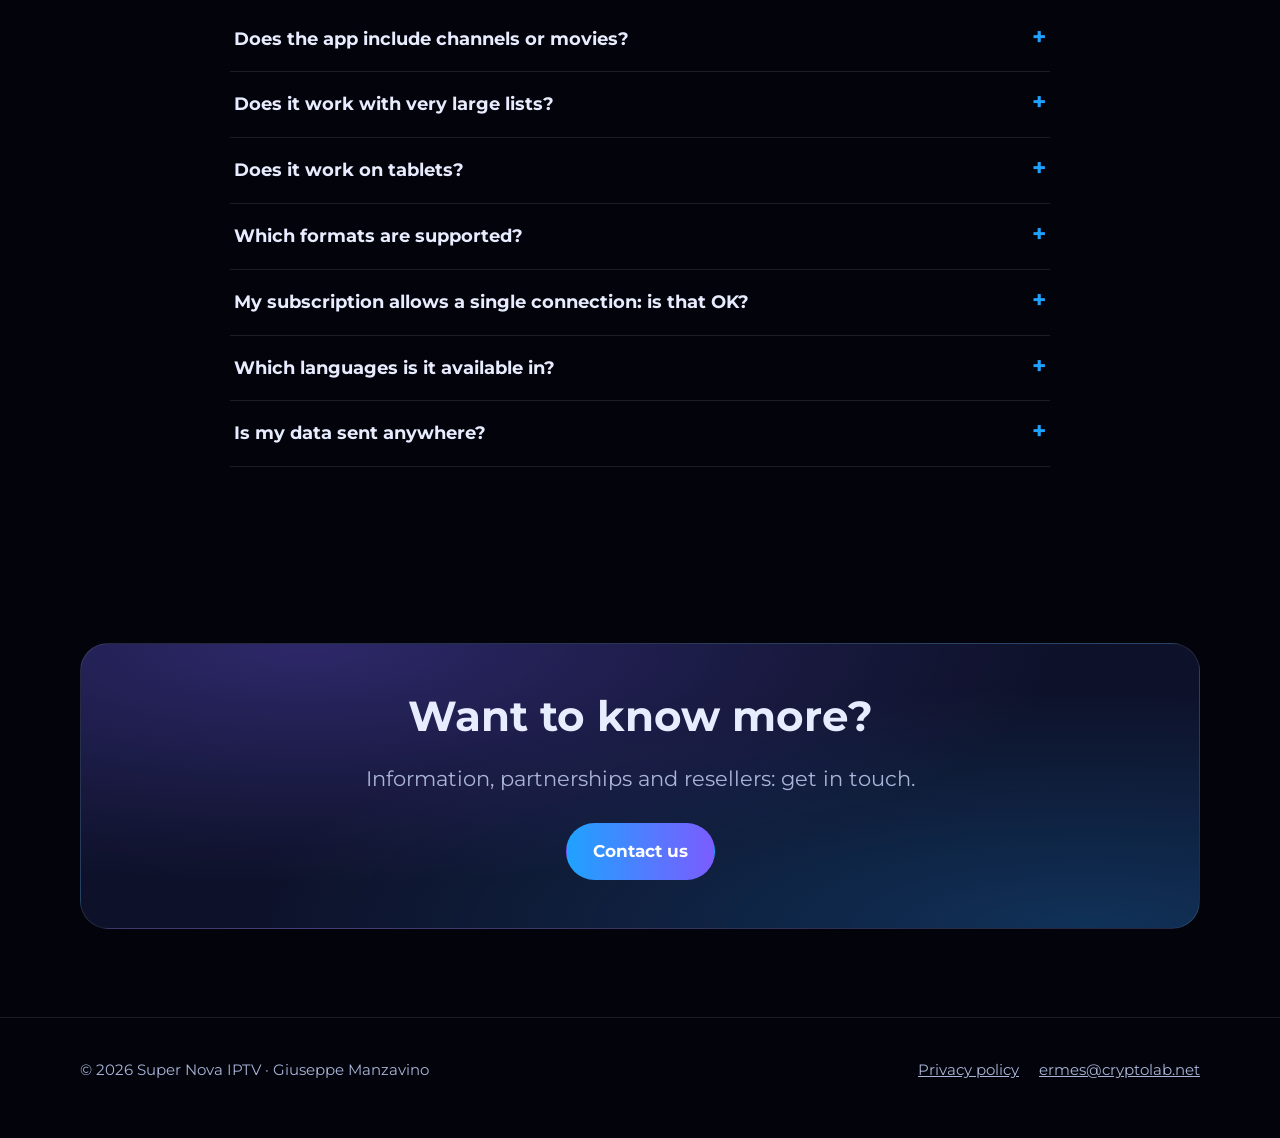
==== commit afa2c90d: "Dimensione aggiornata: l'app Android pesa 2,2 MB Co-Authored-By: Claude Opus 5.5 <noreply@anthropic." ====
--- a/index.html
+++ b/index.html
@@ -70,7 +70,7 @@
   </section>
 
   <section class="stats-band">
-    <div class="wrap stats"><div class="stat"><strong>2,5 MB</strong><span>l'app Android completa</span></div><div class="stat"><strong>50.000+</strong><span>contenuti in una playlist, senza rallentare</span></div><div class="stat"><strong>1,2 s</strong><span>per aprire una lista da 50.000 elementi</span></div><div class="stat"><strong>5 lingue</strong><span>italiano, inglese, spagnolo, francese, tedesco</span></div></div>
+    <div class="wrap stats"><div class="stat"><strong>2,2 MB</strong><span>l'app Android completa</span></div><div class="stat"><strong>50.000+</strong><span>contenuti in una playlist, senza rallentare</span></div><div class="stat"><strong>1,2 s</strong><span>per aprire una lista da 50.000 elementi</span></div><div class="stat"><strong>5 lingue</strong><span>italiano, inglese, spagnolo, francese, tedesco</span></div></div>
   </section>
 
   <section id="velocita">
@@ -78,7 +78,7 @@
       <div class="eyebrow">Leggera e veloce</div>
       <h2>Liste enormi? Nessun problema.</h2>
       <p class="lead">La maggior parte dei player si inchioda con le playlist da decine di migliaia di canali. Super Nova è stata progettata al contrario: prima la velocità.</p>
-      <div class="grid speed" style="text-align:left"><div class="card"><div class="ico"><svg viewBox="0 0 24 24" aria-hidden="true"><path d="M12 16.5 3.5 10 2 11.2 12 19l10-7.8-1.5-1.2zM12 14l10-7.8L12-1.6 2 6.2z"/></svg></div><h3>Disegna solo quello che vedi</h3><p>Anche con 50.000 contenuti sullo schermo ci sono poche decine di elementi: righe e locandine vengono create e caricate solo quando servono.</p></div><div class="card"><div class="ico"><svg viewBox="0 0 24 24" aria-hidden="true"><path d="M7 2v11h3v9l7-12h-4l4-8z"/></svg></div><h3>Si apre subito</h3><p>La playlist resta salvata sul dispositivo: all'avvio il catalogo è già pronto, senza riscaricare tutto ogni volta.</p></div><div class="card"><div class="ico"><svg viewBox="0 0 24 24" aria-hidden="true"><path d="M20.2 3.8a6 6 0 0 0-8.5 0L5 10.5V17h6.5l6.7-6.7a6 6 0 0 0 2-6.5zM3 21l2-2h8l2-2H7z"/></svg></div><h3>Pesa pochissimo</h3><p>Circa 2,5 MB su Android: si installa in un attimo e gira fluida anche su box economici e TV non recenti.</p></div><div class="card"><div class="ico"><svg viewBox="0 0 24 24" aria-hidden="true"><path d="M3.9 12a3.1 3.1 0 0 1 3.1-3.1h4V7H7a5 5 0 0 0 0 10h4v-1.9H7A3.1 3.1 0 0 1 3.9 12zM8 13h8v-2H8zm9-6h-4v1.9h4a3.1 3.1 0 0 1 0 6.2h-4V17h4a5 5 0 0 0 0-10z"/></svg></div><h3>Rispetta il tuo abbonamento</h3><p>Una sola connessione alla volta, riconnessione automatica senza insistere a raffica: niente blocchi dal provider.</p></div></div>
+      <div class="grid speed" style="text-align:left"><div class="card"><div class="ico"><svg viewBox="0 0 24 24" aria-hidden="true"><path d="M12 16.5 3.5 10 2 11.2 12 19l10-7.8-1.5-1.2zM12 14l10-7.8L12-1.6 2 6.2z"/></svg></div><h3>Disegna solo quello che vedi</h3><p>Anche con 50.000 contenuti sullo schermo ci sono poche decine di elementi: righe e locandine vengono create e caricate solo quando servono.</p></div><div class="card"><div class="ico"><svg viewBox="0 0 24 24" aria-hidden="true"><path d="M7 2v11h3v9l7-12h-4l4-8z"/></svg></div><h3>Si apre subito</h3><p>La playlist resta salvata sul dispositivo: all'avvio il catalogo è già pronto, senza riscaricare tutto ogni volta.</p></div><div class="card"><div class="ico"><svg viewBox="0 0 24 24" aria-hidden="true"><path d="M20.2 3.8a6 6 0 0 0-8.5 0L5 10.5V17h6.5l6.7-6.7a6 6 0 0 0 2-6.5zM3 21l2-2h8l2-2H7z"/></svg></div><h3>Pesa pochissimo</h3><p>Circa 2,2 MB su Android: si installa in un attimo e gira fluida anche su box economici e TV non recenti.</p></div><div class="card"><div class="ico"><svg viewBox="0 0 24 24" aria-hidden="true"><path d="M3.9 12a3.1 3.1 0 0 1 3.1-3.1h4V7H7a5 5 0 0 0 0 10h4v-1.9H7A3.1 3.1 0 0 1 3.9 12zM8 13h8v-2H8zm9-6h-4v1.9h4a3.1 3.1 0 0 1 0 6.2h-4V17h4a5 5 0 0 0 0-10z"/></svg></div><h3>Rispetta il tuo abbonamento</h3><p>Una sola connessione alla volta, riconnessione automatica senza insistere a raffica: niente blocchi dal provider.</p></div></div>
     </div>
   </section>
 
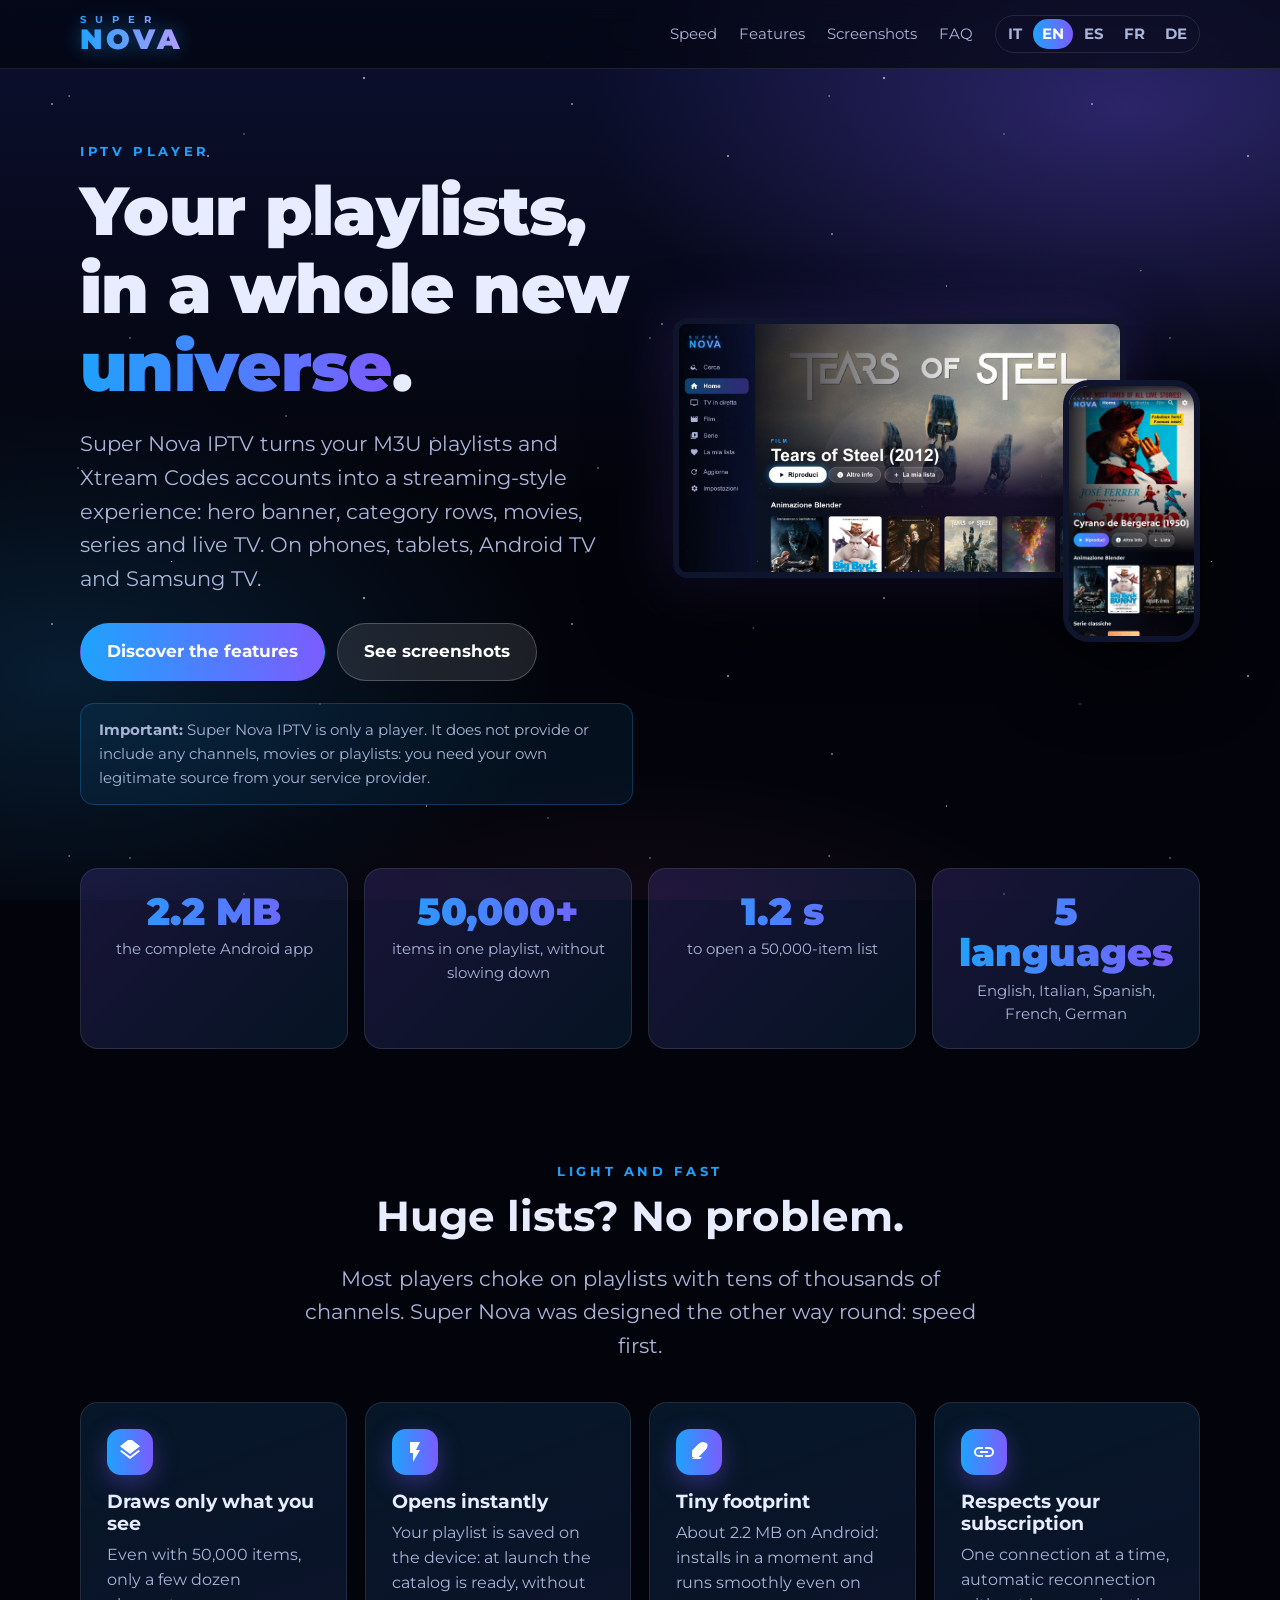
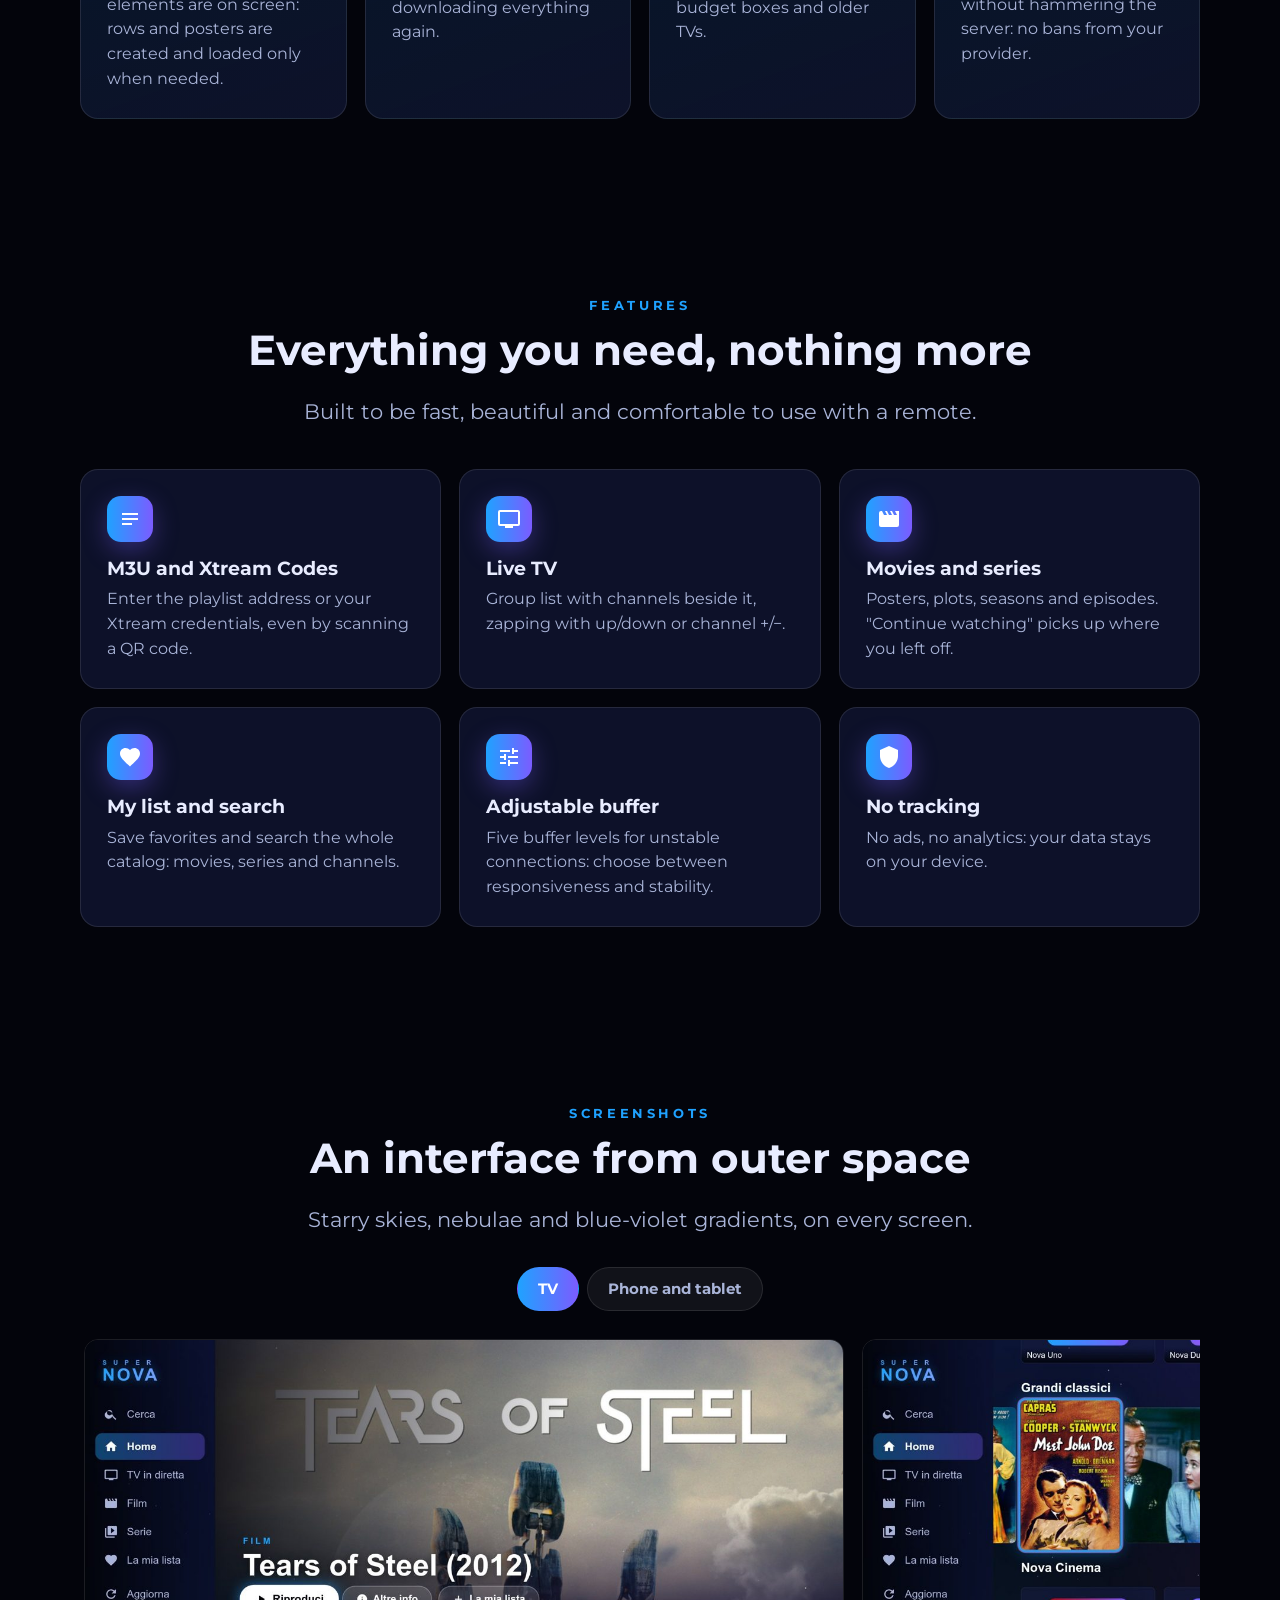
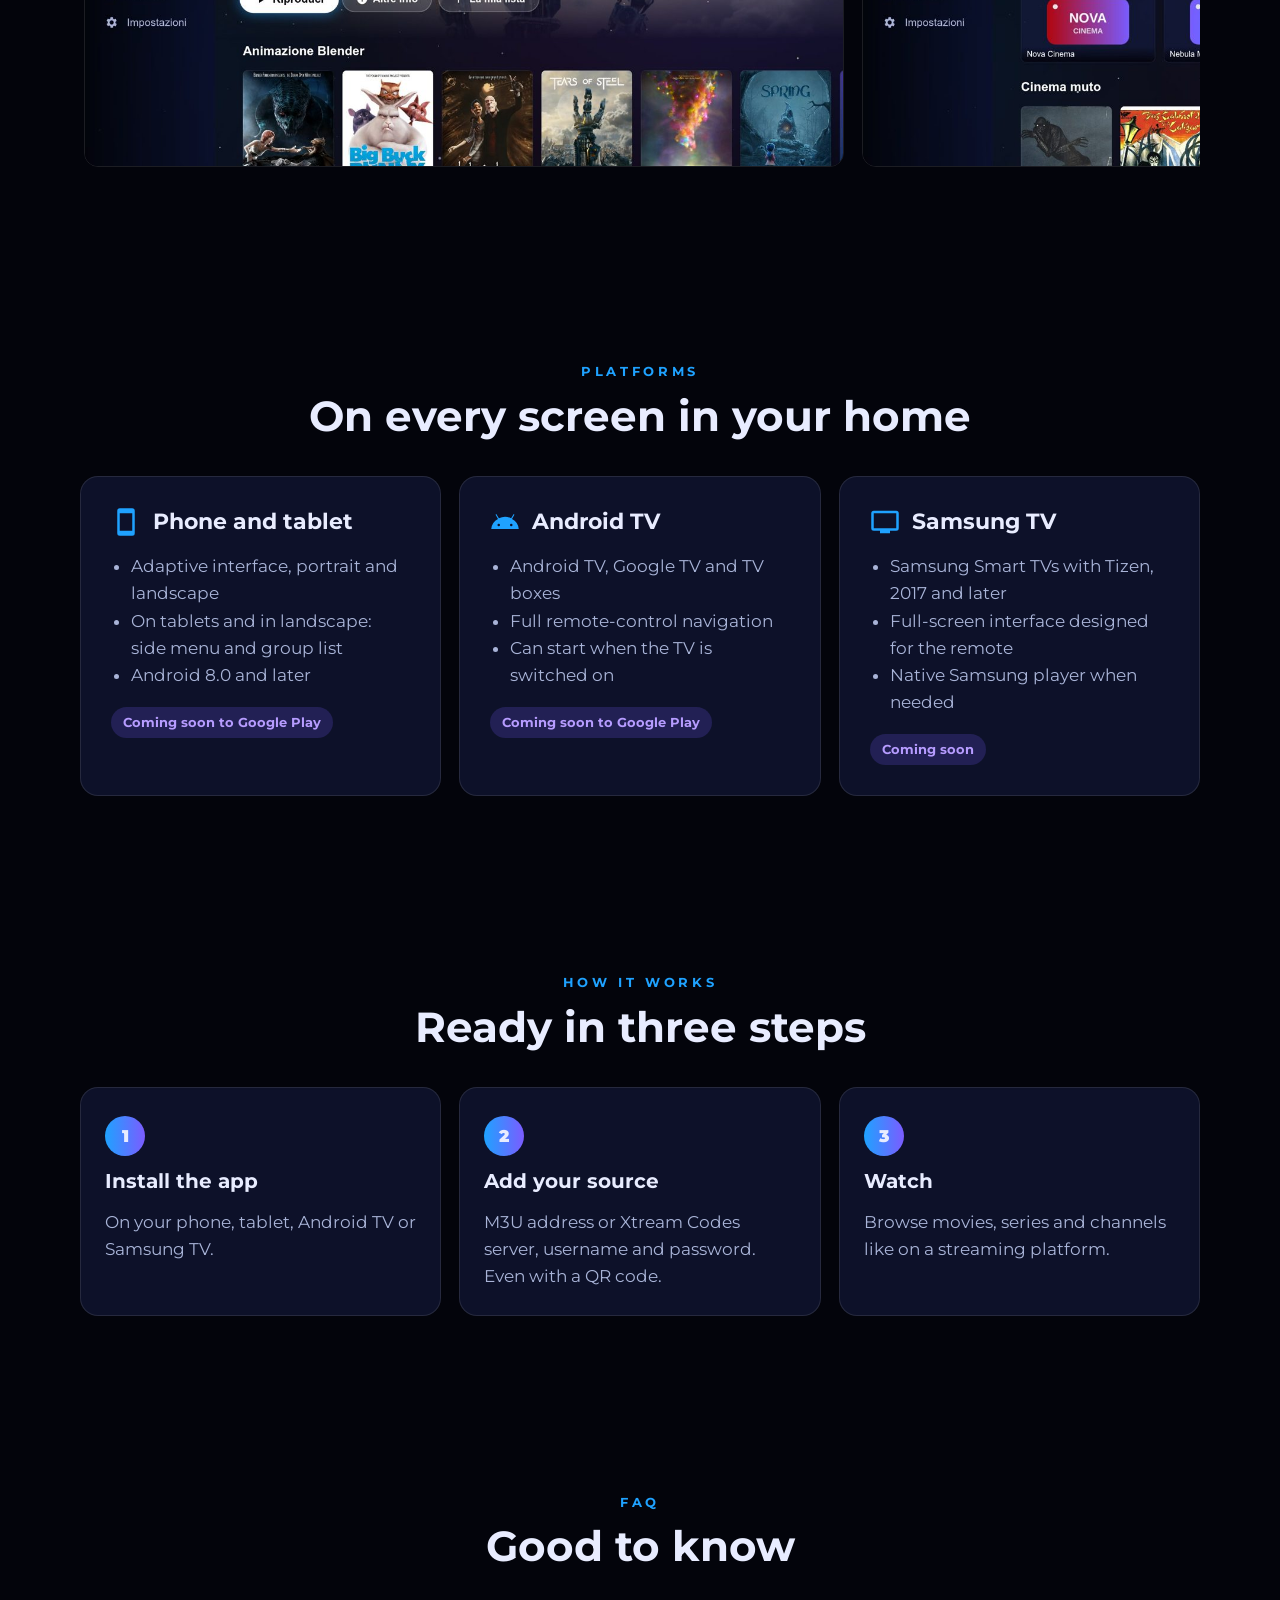
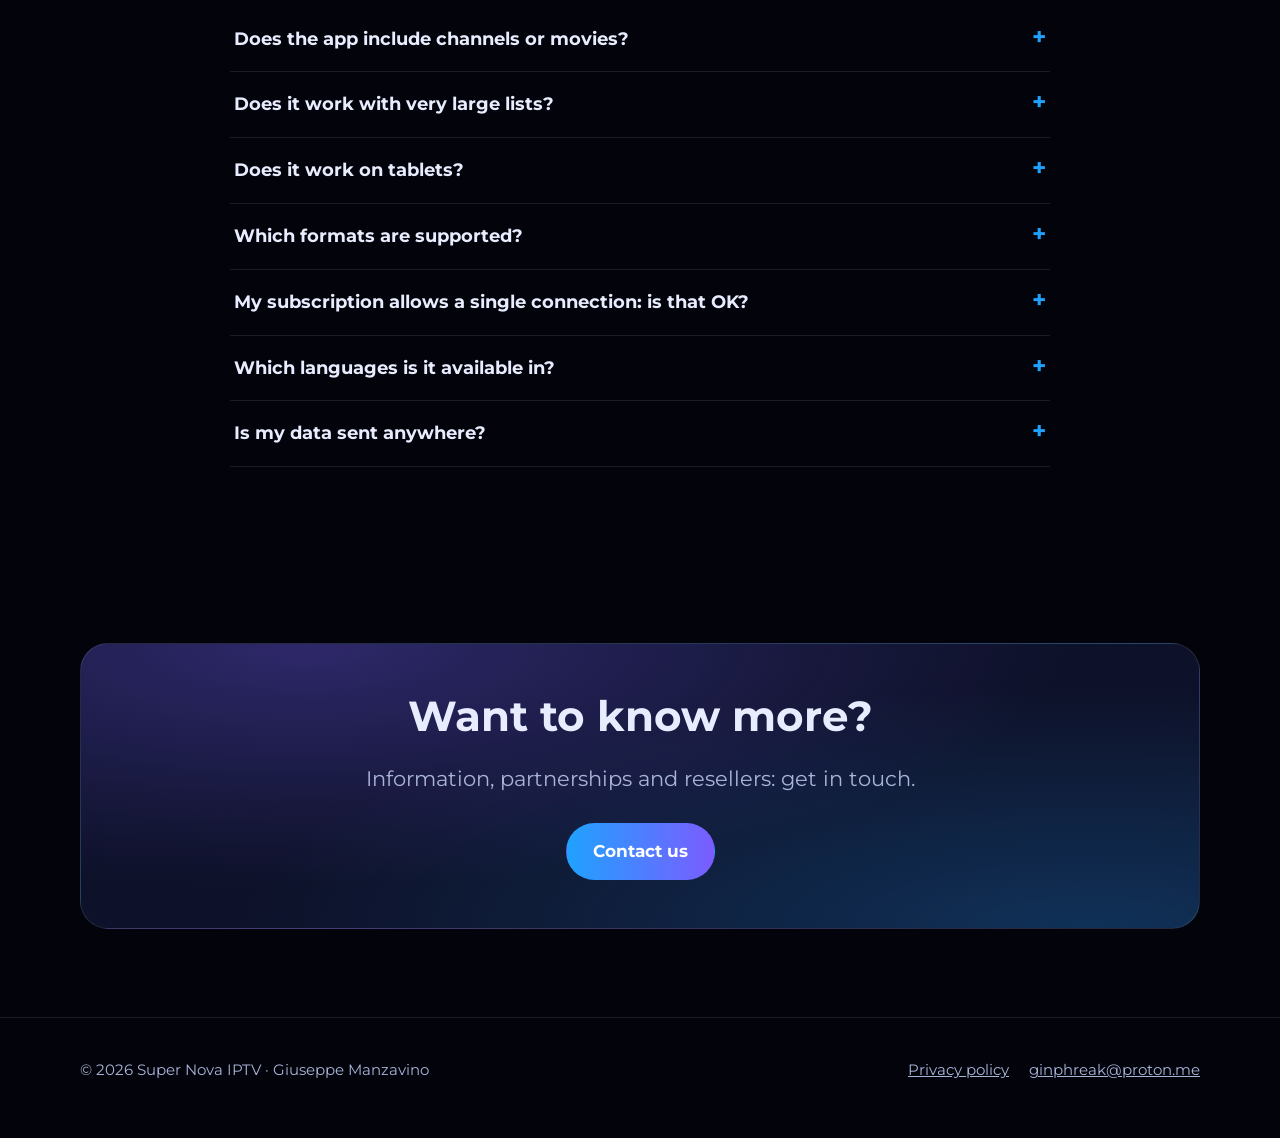
==== commit e9eec83e: "Nuovo indirizzo email di contatto: ginphreak@proton.me Co-Authored-By: Claude Opus 5.5 <noreply@anth" ====
--- a/index.html
+++ b/index.html
@@ -139,7 +139,7 @@
     <div class="wrap center contact">
       <h2>Vuoi saperne di più?</h2>
       <p class="lead">Informazioni, collaborazioni e rivenditori: scrivici.</p>
-      <div class="btns" style="justify-content:center"><a class="btn primary" href="mailto:ermes@cryptolab.net">Contattaci</a></div>
+      <div class="btns" style="justify-content:center"><a class="btn primary" href="mailto:ginphreak@proton.me">Contattaci</a></div>
     </div>
   </section>
 </main>
@@ -149,7 +149,7 @@
     <div>© 2026 Super Nova IPTV · Giuseppe Manzavino</div>
     <nav>
       <a href="privacy.html#it">Informativa sulla privacy</a>
-      <a href="mailto:ermes@cryptolab.net">ermes@cryptolab.net</a>
+      <a href="mailto:ginphreak@proton.me">ginphreak@proton.me</a>
     </nav>
   </div>
 </footer>
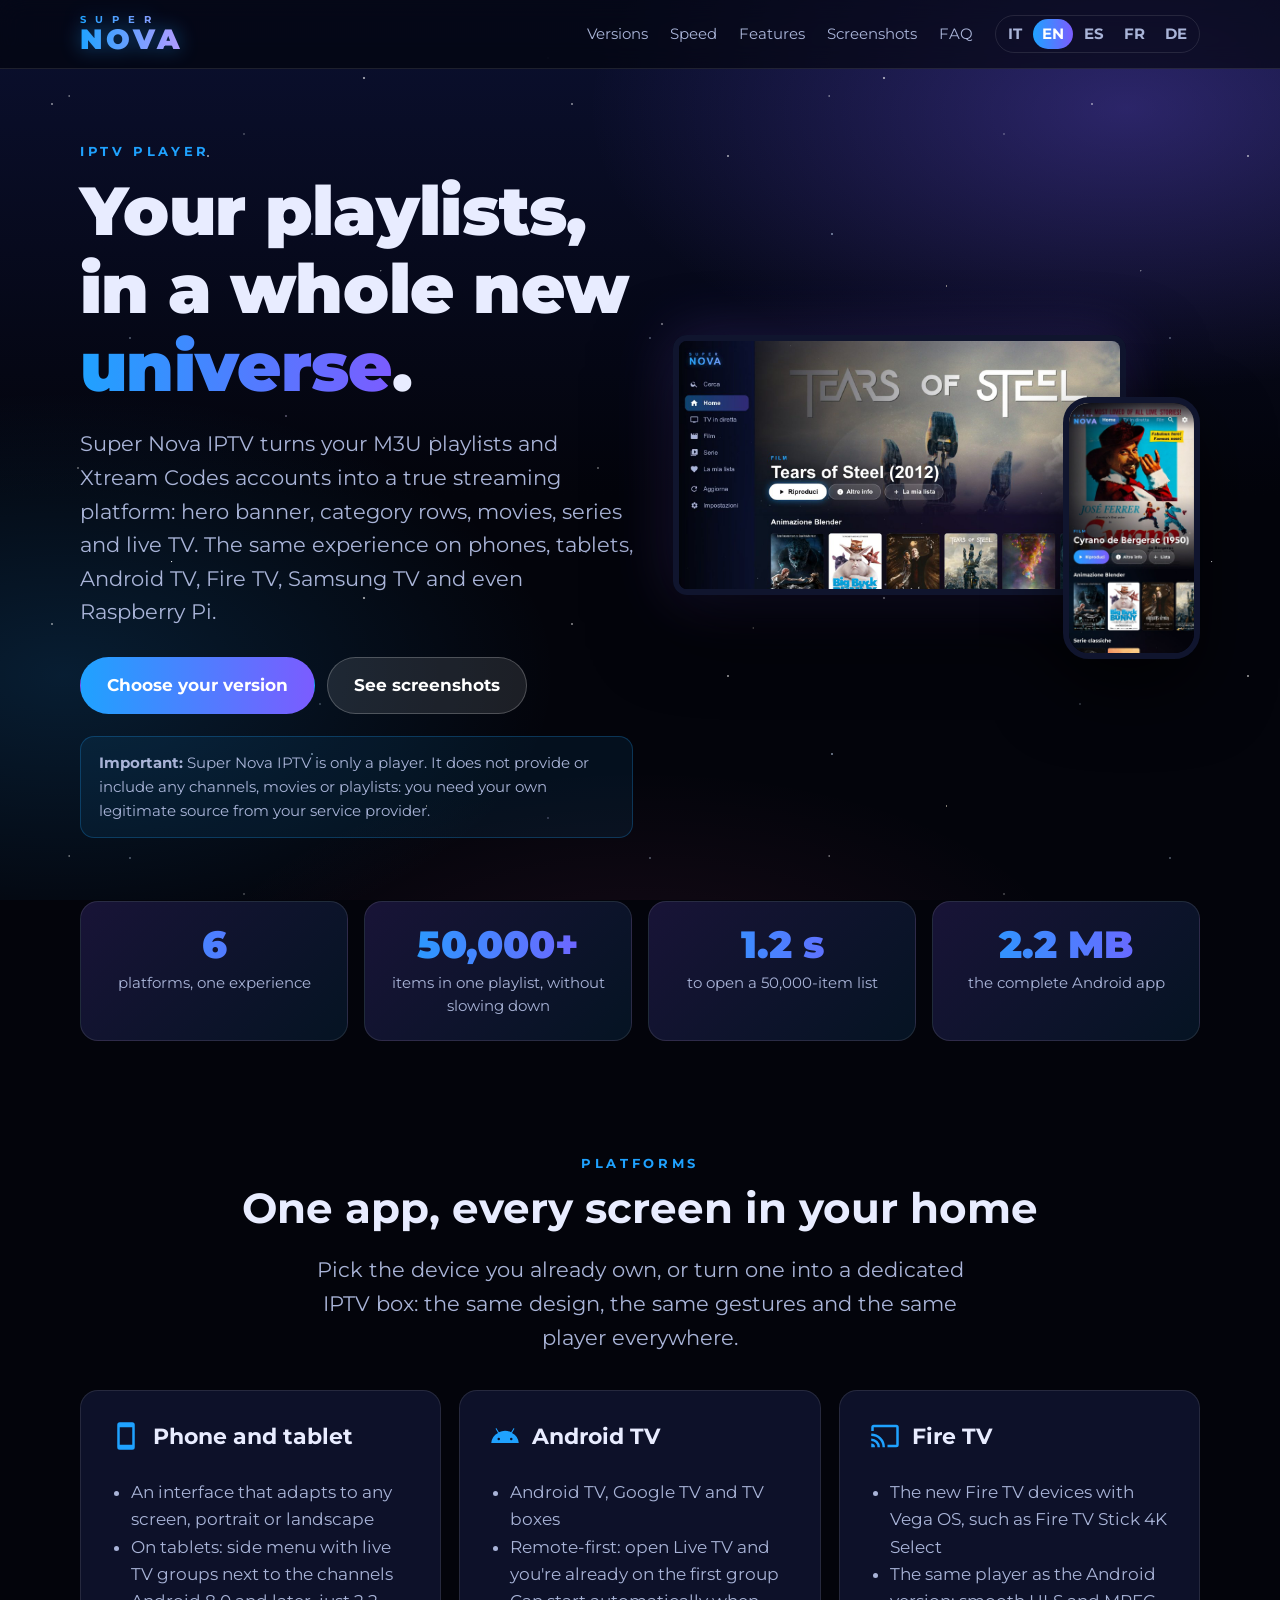
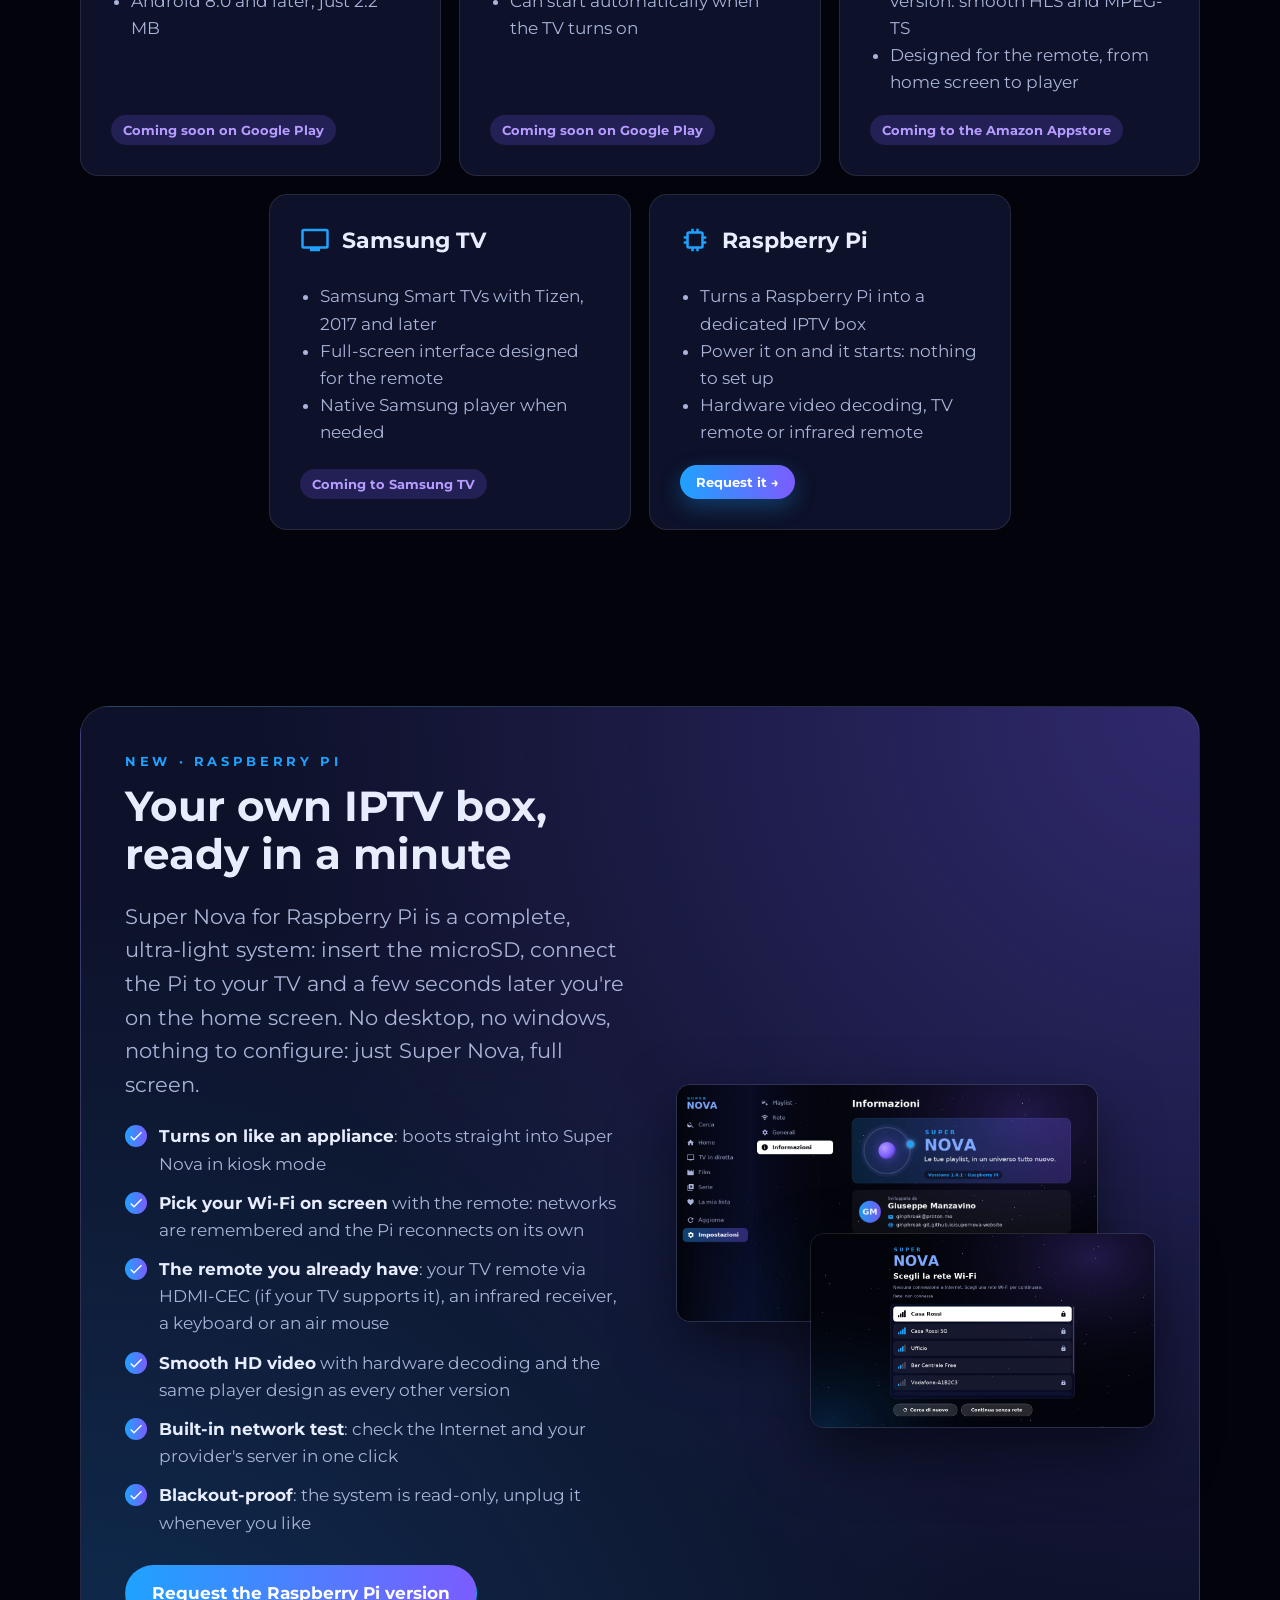
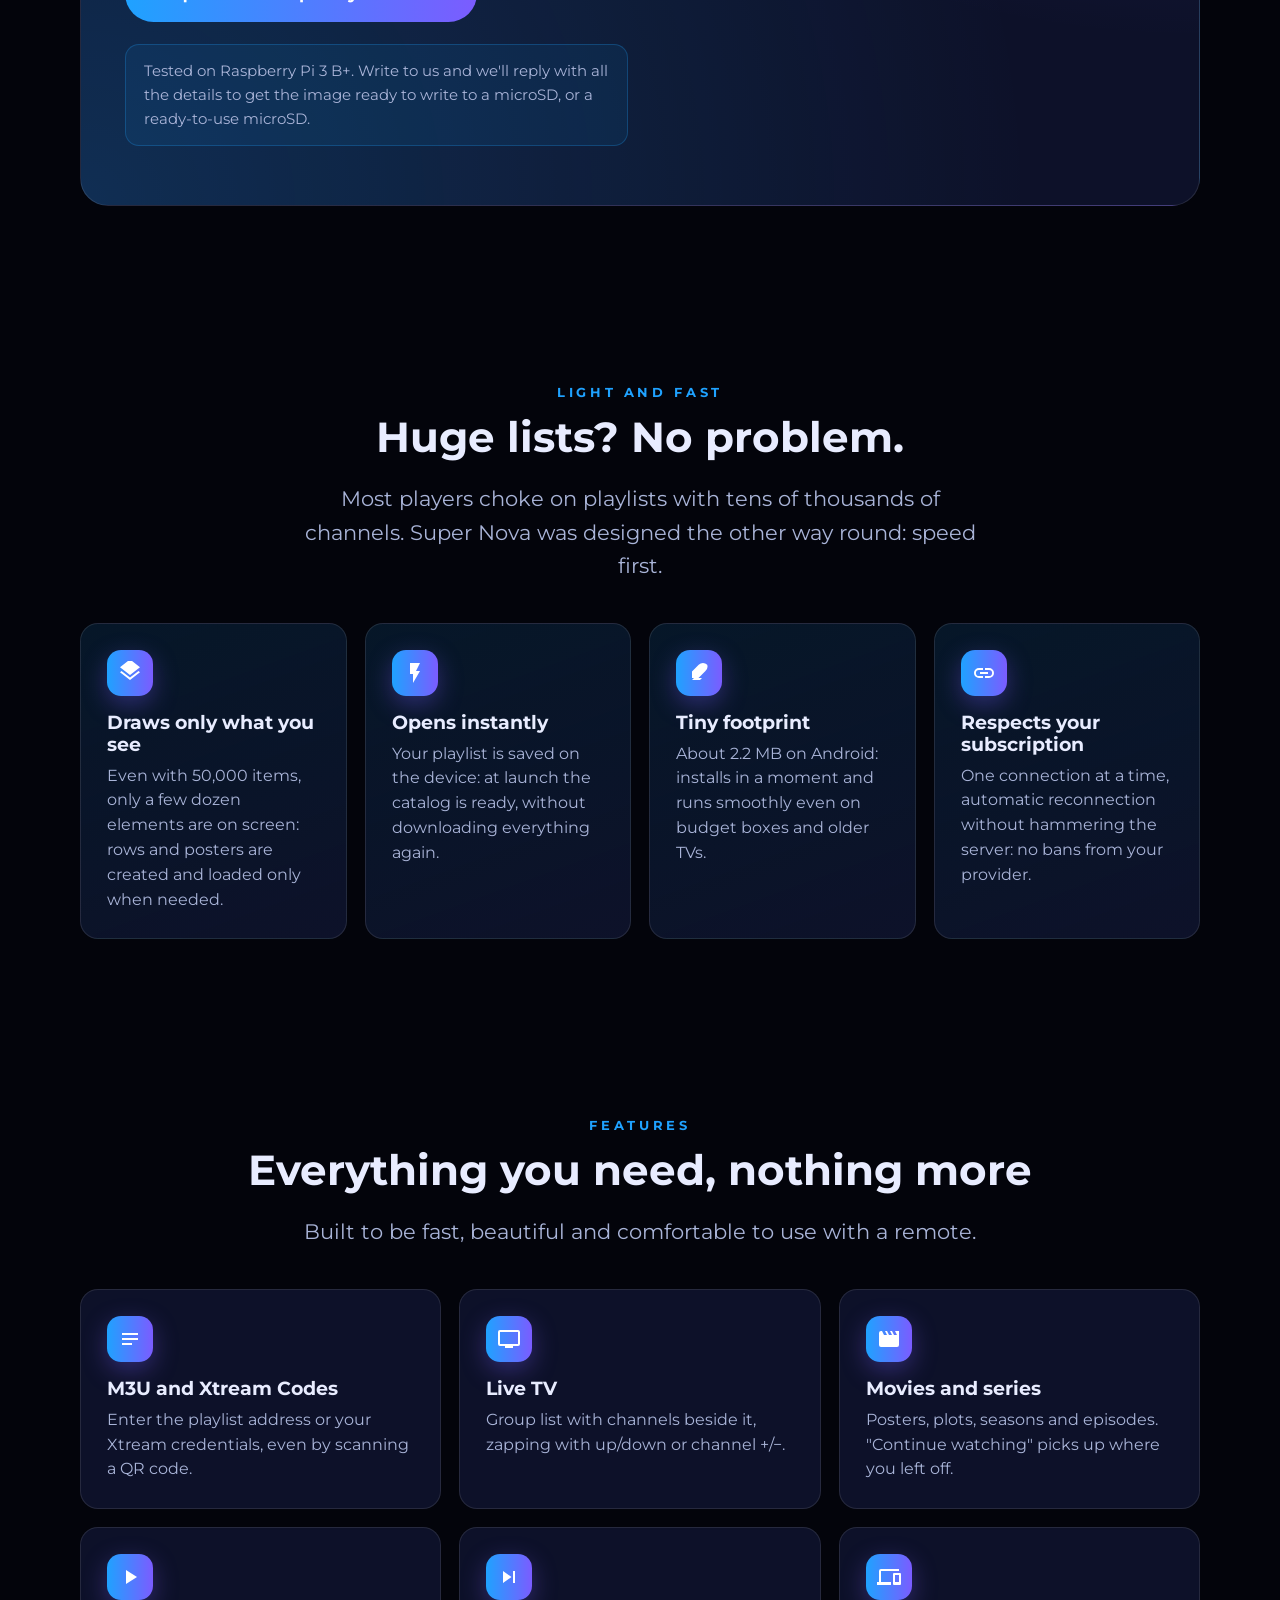
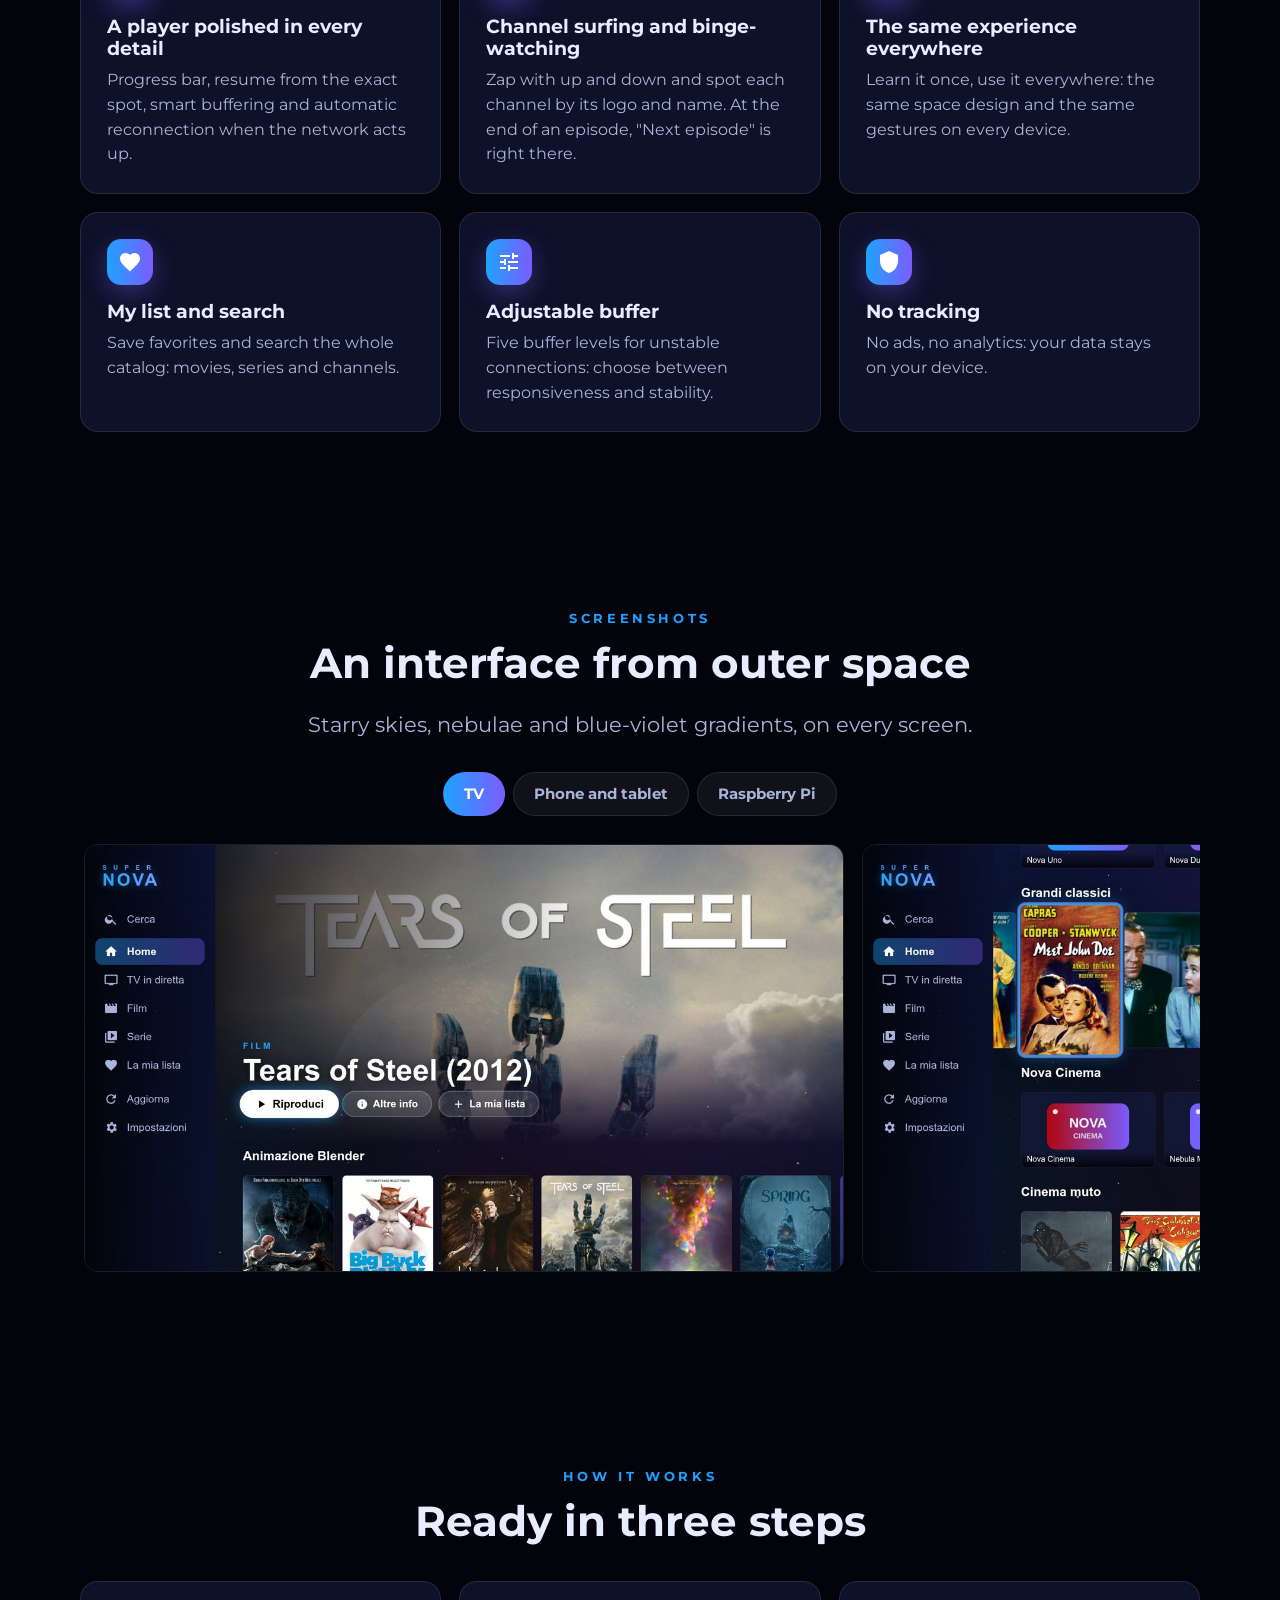
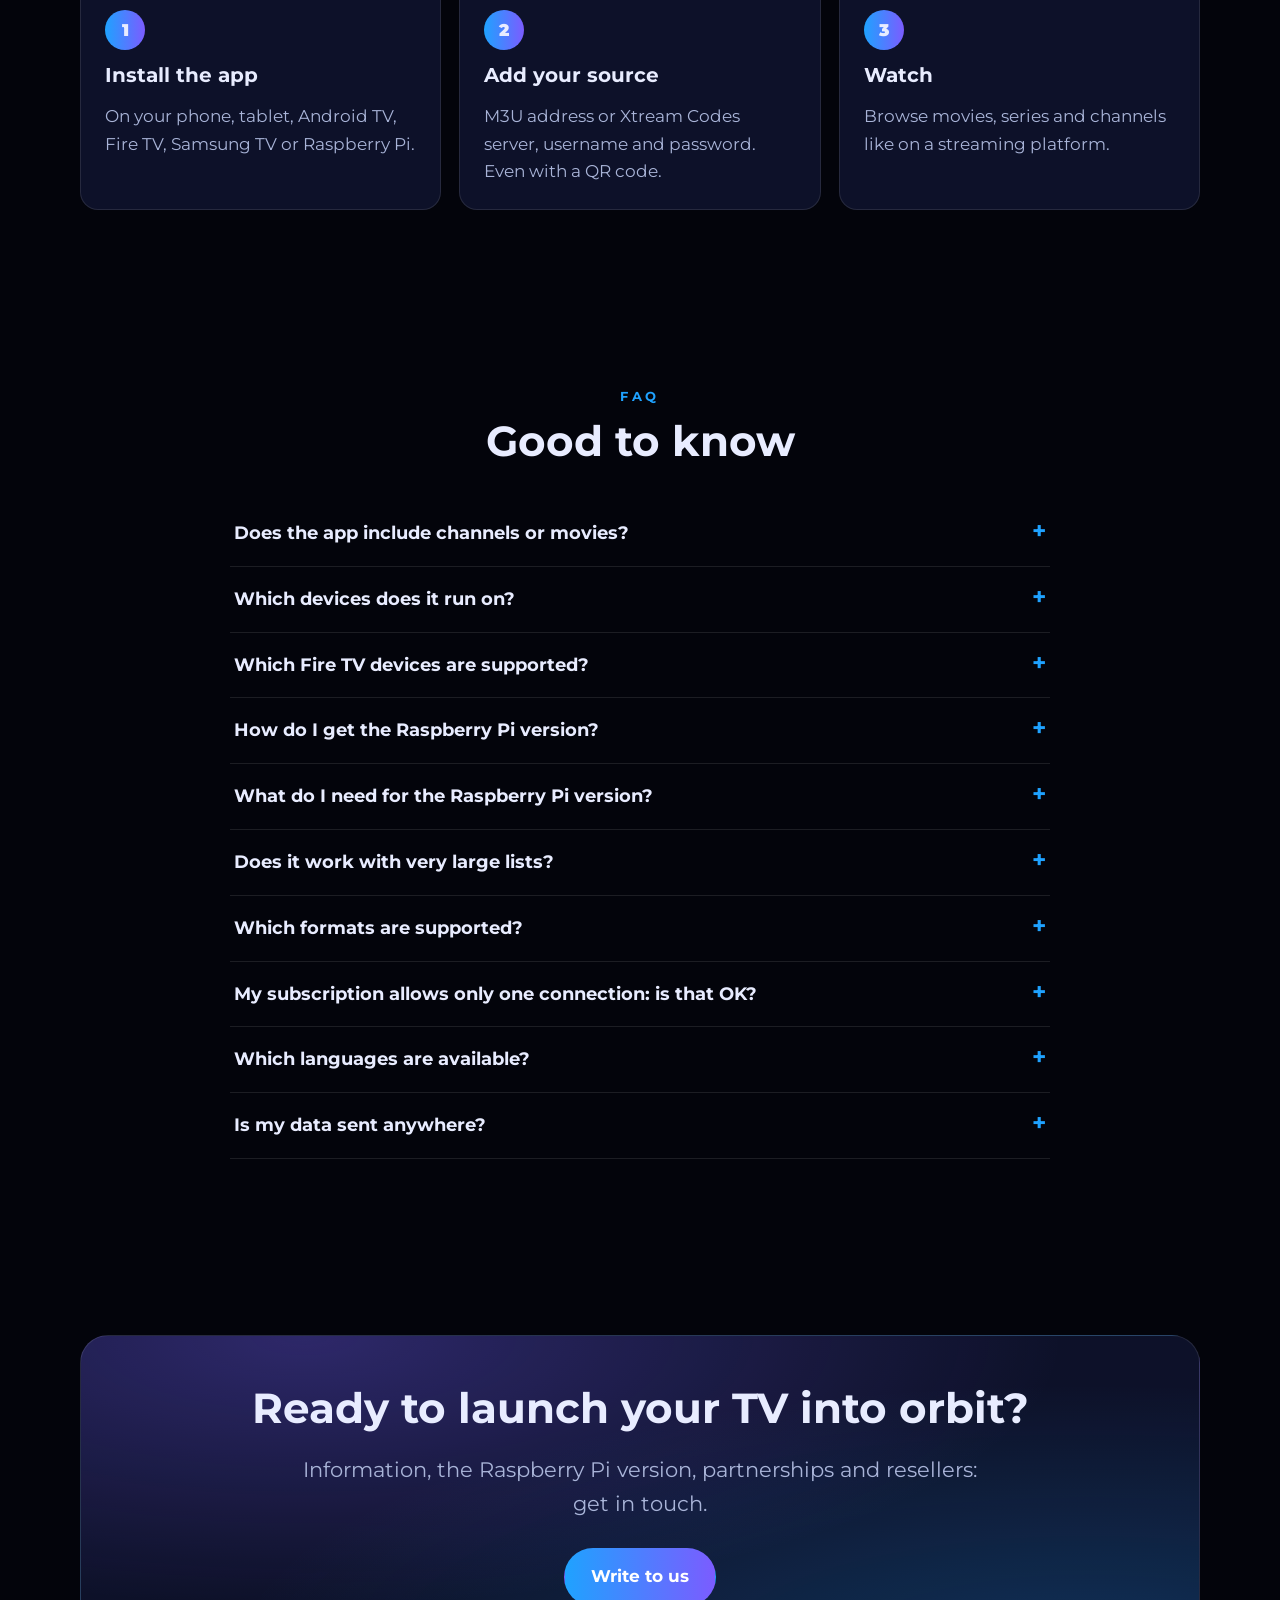
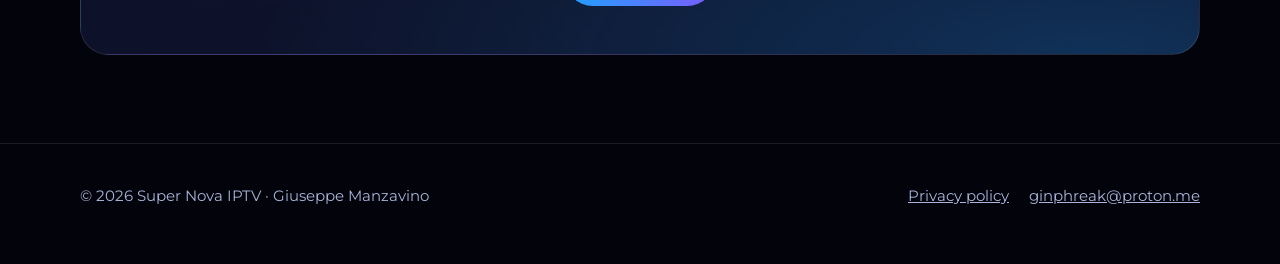
==== commit 9fbf7f80: "Sito: tutte le versioni (Android, Android TV, Fire TV, TV Samsung, Raspberry Pi), sezione Raspberry " ====
--- a/index.html
+++ b/index.html
@@ -3,10 +3,10 @@
 <head>
 <meta charset="utf-8">
 <meta name="viewport" content="width=device-width, initial-scale=1">
-<title>Super Nova IPTV – Il player IPTV leggero e veloce per Android, tablet e TV Samsung</title>
-<meta name="description" content="Super Nova IPTV: il player per le tue playlist M3U e i tuoi account Xtream Codes. Leggerissimo, velocissimo anche con liste enormi. Telefono, tablet, Android TV e TV Samsung.">
+<title>Super Nova IPTV – Il player IPTV veloce e bellissimo per Android, Fire TV, TV Samsung e Raspberry Pi</title>
+<meta name="description" content="Super Nova IPTV trasforma le tue playlist M3U e i tuoi account Xtream Codes in una vera piattaforma di streaming. Velocissima anche con 50.000 contenuti. Su telefono, tablet, Android TV, Fire TV, TV Samsung e Raspberry Pi.">
 <meta property="og:title" content="Super Nova IPTV">
-<meta property="og:description" content="Super Nova IPTV: il player per le tue playlist M3U e i tuoi account Xtream Codes. Leggerissimo, velocissimo anche con liste enormi. Telefono, tablet, Android TV e TV Samsung.">
+<meta property="og:description" content="Super Nova IPTV trasforma le tue playlist M3U e i tuoi account Xtream Codes in una vera piattaforma di streaming. Velocissima anche con 50.000 contenuti. Su telefono, tablet, Android TV, Fire TV, TV Samsung e Raspberry Pi.">
 <meta property="og:image" content="assets/img/og-image.png">
 <meta name="theme-color" content="#03040B">
 <link rel="icon" href="assets/img/favicon-32.png" sizes="32x32">
@@ -40,6 +40,7 @@
   <div class="wrap">
     <a class="logo" href="index.html" aria-label="Super Nova IPTV"><span class="s">SUPER</span><span class="n">NOVA</span></a>
     <nav>
+      <a class="opt" href="#piattaforme">Versioni</a>
       <a class="opt" href="#velocita">Velocità</a>
       <a class="opt" href="#funzioni">Funzioni</a>
       <a class="opt" href="#galleria">Schermate</a>
@@ -55,9 +56,9 @@
       <div>
         <div class="eyebrow">Player IPTV</div>
         <h1>Le tue playlist,<br>in un <em>universo</em><br>tutto nuovo.</h1>
-        <p class="lead">Super Nova IPTV trasforma le tue playlist M3U e i tuoi account Xtream Codes in un'esperienza in stile streaming: banner, righe per categoria, film, serie e TV in diretta. Su telefono, tablet, Android TV e TV Samsung.</p>
+        <p class="lead">Super Nova IPTV trasforma le tue playlist M3U e i tuoi account Xtream Codes in una vera piattaforma di streaming: banner, righe per categoria, film, serie e TV in diretta. La stessa esperienza su telefono, tablet, Android TV, Fire TV, TV Samsung e perfino Raspberry Pi.</p>
         <div class="btns">
-          <a class="btn primary" href="#funzioni">Scopri le funzioni</a>
+          <a class="btn primary" href="#piattaforme">Scegli la tua versione</a>
           <a class="btn" href="#galleria">Guarda le schermate</a>
         </div>
         <p class="notice"><strong>Importante:</strong> Super Nova IPTV è solo un lettore. Non fornisce né include canali, film o playlist: serve una sorgente tua e legittima, fornita dal tuo servizio.</p>
@@ -70,7 +71,33 @@
   </section>
 
   <section class="stats-band">
-    <div class="wrap stats"><div class="stat"><strong>2,2 MB</strong><span>l'app Android completa</span></div><div class="stat"><strong>50.000+</strong><span>contenuti in una playlist, senza rallentare</span></div><div class="stat"><strong>1,2 s</strong><span>per aprire una lista da 50.000 elementi</span></div><div class="stat"><strong>5 lingue</strong><span>italiano, inglese, spagnolo, francese, tedesco</span></div></div>
+    <div class="wrap stats"><div class="stat"><strong>6</strong><span>piattaforme, un'unica esperienza</span></div><div class="stat"><strong>50.000+</strong><span>contenuti in una playlist, senza rallentare</span></div><div class="stat"><strong>1,2 s</strong><span>per aprire una lista da 50.000 elementi</span></div><div class="stat"><strong>2,2 MB</strong><span>l'app Android completa</span></div></div>
+  </section>
+
+  <section id="piattaforme">
+    <div class="wrap center">
+      <div class="eyebrow">Piattaforme</div>
+      <h2>Una sola app, ogni schermo di casa</h2>
+      <p class="lead">Scegli il dispositivo che hai già, o trasformane uno in una IPTV box dedicata: ritrovi ovunque la stessa grafica, gli stessi gesti e lo stesso player.</p>
+      <div class="platforms five" style="text-align:left"><div class="platform"><h3><svg viewBox="0 0 24 24" aria-hidden="true"><path d="M17 1H7a2 2 0 0 0-2 2v18a2 2 0 0 0 2 2h10a2 2 0 0 0 2-2V3a2 2 0 0 0-2-2zm0 18H7V5h10z"/></svg>Telefono e tablet</h3><ul><li>Interfaccia che si adatta a ogni schermo, in verticale e in orizzontale</li><li>Sui tablet: menu laterale e gruppi della TV in diretta a fianco</li><li>Da Android 8.0 in su, appena 2,2 MB</li></ul><span class="badge">Presto su Google Play</span></div><div class="platform"><h3><svg viewBox="0 0 24 24" aria-hidden="true"><path d="M17.6 9.5l1.8-3.2a.4.4 0 0 0-.7-.4L16.9 9a11 11 0 0 0-9.8 0L5.3 5.9a.4.4 0 0 0-.7.4l1.8 3.2A10 10 0 0 0 1 17.5h22a10 10 0 0 0-5.4-8zM7 15.3a1 1 0 1 1 1-1 1 1 0 0 1-1 1zm10 0a1 1 0 1 1 1-1 1 1 0 0 1-1 1z"/></svg>Android TV</h3><ul><li>Android TV, Google TV e TV box</li><li>Tutto col telecomando: scegli TV in diretta e sei già sul primo gruppo</li><li>Può avviarsi da sola all'accensione della TV</li></ul><span class="badge">Presto su Google Play</span></div><div class="platform"><h3><svg viewBox="0 0 24 24" aria-hidden="true"><path d="M21 3H3a2 2 0 0 0-2 2v3h2V5h18v14h-7v2h7a2 2 0 0 0 2-2V5a2 2 0 0 0-2-2zM1 18v3h3a3 3 0 0 0-3-3zm0-4v2a5 5 0 0 1 5 5h2a7 7 0 0 0-7-7zm0-4v2a9 9 0 0 1 9 9h2A11 11 0 0 0 1 10z"/></svg>Fire TV</h3><ul><li>Le nuove Fire TV con Vega OS, come Fire TV Stick 4K Select</li><li>Lo stesso player della versione Android: HLS e MPEG-TS senza intoppi</li><li>Pensata per il telecomando, dalla home al player</li></ul><span class="badge">In arrivo su Amazon Appstore</span></div><div class="platform"><h3><svg viewBox="0 0 24 24" aria-hidden="true"><path d="M21 3H3a2 2 0 0 0-2 2v12a2 2 0 0 0 2 2h5v2h8v-2h5a2 2 0 0 0 2-2V5a2 2 0 0 0-2-2zm0 14H3V5h18v12z"/></svg>TV Samsung</h3><ul><li>Smart TV Samsung con Tizen, dal 2017 in poi</li><li>Interfaccia a tutto schermo pensata per il telecomando</li><li>Player nativo Samsung quando serve</li></ul><span class="badge">In arrivo su TV Samsung</span></div><div class="platform"><h3><svg viewBox="0 0 24 24" aria-hidden="true"><path d="M9 3v2H7a2 2 0 0 0-2 2v2H3v2h2v2H3v2h2v2a2 2 0 0 0 2 2h2v2h2v-2h2v2h2v-2h2a2 2 0 0 0 2-2v-2h2v-2h-2v-2h2V9h-2V7a2 2 0 0 0-2-2h-2V3h-2v2h-2V3zM7 7h10v10H7z"/></svg>Raspberry Pi</h3><ul><li>Trasforma un Raspberry Pi in una IPTV box dedicata</li><li>Si accende e parte: nessun sistema da configurare</li><li>Decodifica video in hardware, telecomando della TV o a infrarossi</li></ul><a class="badge link" href="mailto:ginphreak@proton.me?subject=Richiesta%20Super%20Nova%20IPTV%20per%20Raspberry%20Pi">Richiedila →</a></div></div>
+    </div>
+  </section>
+
+  <section id="raspberry">
+    <div class="wrap spotlight">
+      <div>
+        <div class="eyebrow">Novità · Raspberry Pi</div>
+        <h2>Una IPTV box tutta tua, pronta in un minuto</h2>
+        <p class="lead">Super Nova per Raspberry Pi è un sistema completo e leggerissimo: inserisci la microSD, collega il Pi alla TV e dopo pochi secondi sei già nella home. Niente desktop, niente finestre, niente da configurare: solo Super Nova, a tutto schermo.</p>
+        <ul class="checks"><li><svg viewBox="0 0 24 24" aria-hidden="true"><path d="M9 16.2 4.8 12l-1.4 1.4L9 19 21 7l-1.4-1.4z"/></svg><span><strong>Si accende come un elettrodomestico</strong>: parte direttamente in Super Nova, in modalità chiosco</span></li><li><svg viewBox="0 0 24 24" aria-hidden="true"><path d="M9 16.2 4.8 12l-1.4 1.4L9 19 21 7l-1.4-1.4z"/></svg><span><strong>Wi-Fi scelto sullo schermo</strong> col telecomando: le reti vengono ricordate e il Pi si ricollega da solo</span></li><li><svg viewBox="0 0 24 24" aria-hidden="true"><path d="M9 16.2 4.8 12l-1.4 1.4L9 19 21 7l-1.4-1.4z"/></svg><span><strong>Il telecomando che hai già</strong>: quello della TV via HDMI-CEC (se la TV lo supporta), un ricevitore a infrarossi, una tastiera o un air mouse</span></li><li><svg viewBox="0 0 24 24" aria-hidden="true"><path d="M9 16.2 4.8 12l-1.4 1.4L9 19 21 7l-1.4-1.4z"/></svg><span><strong>Video fluido in alta definizione</strong> con decodifica hardware e la stessa grafica del player delle altre versioni</span></li><li><svg viewBox="0 0 24 24" aria-hidden="true"><path d="M9 16.2 4.8 12l-1.4 1.4L9 19 21 7l-1.4-1.4z"/></svg><span><strong>Test della rete integrato</strong>: verifica Internet e il server del tuo provider con un clic</span></li><li><svg viewBox="0 0 24 24" aria-hidden="true"><path d="M9 16.2 4.8 12l-1.4 1.4L9 19 21 7l-1.4-1.4z"/></svg><span><strong>A prova di blackout</strong>: il sistema è in sola lettura, puoi staccare la corrente quando vuoi</span></li></ul>
+        <div class="btns"><a class="btn primary" href="mailto:ginphreak@proton.me?subject=Richiesta%20Super%20Nova%20IPTV%20per%20Raspberry%20Pi">Richiedi la versione Raspberry Pi</a></div>
+        <p class="notice">Provata su Raspberry Pi 3 B+. Scrivici: ti rispondiamo con tutti i dettagli per avere l'immagine pronta da scrivere sulla microSD, oppure la microSD già pronta da inserire.</p>
+      </div>
+      <div class="shots">
+        <img class="back" src="assets/img/rpi-5-informazioni.jpg" loading="lazy" width="1280" height="720" alt="">
+        <img class="front" src="assets/img/rpi-4-wifi.jpg" loading="lazy" width="1280" height="720" alt="">
+      </div>
+    </div>
   </section>
 
   <section id="velocita">
@@ -87,7 +114,7 @@
       <div class="eyebrow">Funzioni</div>
       <h2>Tutto quello che serve, niente di più</h2>
       <p class="lead">Pensata per essere veloce, bella da vedere e comoda da usare col telecomando.</p>
-      <div class="grid" style="text-align:left"><div class="card"><div class="ico"><svg viewBox="0 0 24 24" aria-hidden="true"><path d="M4 6h16v2H4zm0 5h16v2H4zm0 5h10v2H4z"/></svg></div><h3>M3U e Xtream Codes</h3><p>Inserisci l'indirizzo della playlist o le credenziali Xtream, anche inquadrando un QR code.</p></div><div class="card"><div class="ico"><svg viewBox="0 0 24 24" aria-hidden="true"><path d="M21 3H3a2 2 0 0 0-2 2v12a2 2 0 0 0 2 2h5v2h8v-2h5a2 2 0 0 0 2-2V5a2 2 0 0 0-2-2zm0 14H3V5h18v12z"/></svg></div><h3>TV in diretta</h3><p>Lista dei gruppi e canali a fianco, zapping con su e giù o con canale +/−.</p></div><div class="card"><div class="ico"><svg viewBox="0 0 24 24" aria-hidden="true"><path d="M18 4l2 4h-3l-2-4h-2l2 4h-3l-2-4H8l2 4H7L5 4H4a2 2 0 0 0-2 2v12a2 2 0 0 0 2 2h16a2 2 0 0 0 2-2V4h-4z"/></svg></div><h3>Film e serie</h3><p>Locandine, trame, stagioni ed episodi. "Continua a guardare" riprende dal punto giusto.</p></div><div class="card"><div class="ico"><svg viewBox="0 0 24 24" aria-hidden="true"><path d="M12 21.4l-1.5-1.3C5.4 15.4 2 12.3 2 8.5 2 5.4 4.4 3 7.5 3c1.7 0 3.4.8 4.5 2.1C13.1 3.8 14.8 3 16.5 3 19.6 3 22 5.4 22 8.5c0 3.8-3.4 6.9-8.6 11.6L12 21.4z"/></svg></div><h3>La mia lista e ricerca</h3><p>Salva i preferiti e cerca in tutto il catalogo: film, serie e canali.</p></div><div class="card"><div class="ico"><svg viewBox="0 0 24 24" aria-hidden="true"><path d="M3 17v2h6v-2zm0-12v2h10V5zm10 16v-2h8v-2h-8v-2h-2v6zM7 9v2H3v2h4v2h2V9zm14 4v-2H11v2zm-6-4h2V7h4V5h-4V3h-2z"/></svg></div><h3>Buffer regolabile</h3><p>Cinque livelli di buffer per le connessioni instabili: scegli tra reattività e stabilità.</p></div><div class="card"><div class="ico"><svg viewBox="0 0 24 24" aria-hidden="true"><path d="M12 1 3 5v6c0 5.5 3.8 10.7 9 12 5.2-1.3 9-6.5 9-12V5z"/></svg></div><h3>Nessun tracciamento</h3><p>Niente pubblicità né statistiche: i tuoi dati restano sul dispositivo.</p></div></div>
+      <div class="grid" style="text-align:left"><div class="card"><div class="ico"><svg viewBox="0 0 24 24" aria-hidden="true"><path d="M4 6h16v2H4zm0 5h16v2H4zm0 5h10v2H4z"/></svg></div><h3>M3U e Xtream Codes</h3><p>Inserisci l'indirizzo della playlist o le credenziali Xtream, anche inquadrando un QR code.</p></div><div class="card"><div class="ico"><svg viewBox="0 0 24 24" aria-hidden="true"><path d="M21 3H3a2 2 0 0 0-2 2v12a2 2 0 0 0 2 2h5v2h8v-2h5a2 2 0 0 0 2-2V5a2 2 0 0 0-2-2zm0 14H3V5h18v12z"/></svg></div><h3>TV in diretta</h3><p>Lista dei gruppi e canali a fianco, zapping con su e giù o con canale +/−.</p></div><div class="card"><div class="ico"><svg viewBox="0 0 24 24" aria-hidden="true"><path d="M18 4l2 4h-3l-2-4h-2l2 4h-3l-2-4H8l2 4H7L5 4H4a2 2 0 0 0-2 2v12a2 2 0 0 0 2 2h16a2 2 0 0 0 2-2V4h-4z"/></svg></div><h3>Film e serie</h3><p>Locandine, trame, stagioni ed episodi. "Continua a guardare" riprende dal punto giusto.</p></div><div class="card"><div class="ico"><svg viewBox="0 0 24 24" aria-hidden="true"><path d="M8 5v14l11-7z"/></svg></div><h3>Un player curato in ogni dettaglio</h3><p>Barra di avanzamento, ripresa dal punto esatto, buffer intelligente e riconnessione automatica quando la rete fa i capricci.</p></div><div class="card"><div class="ico"><svg viewBox="0 0 24 24" aria-hidden="true"><path d="M6 18l8.5-6L6 6zM16 6v12h2V6z"/></svg></div><h3>Zapping e maratone</h3><p>Cambia canale con su e giù e ritrova logo e nome a colpo d'occhio. A fine episodio arriva "Episodio successivo".</p></div><div class="card"><div class="ico"><svg viewBox="0 0 24 24" aria-hidden="true"><path d="M4 6h18V4H4a2 2 0 0 0-2 2v11H0v3h14v-3H4zm19 2h-6a1 1 0 0 0-1 1v10a1 1 0 0 0 1 1h6a1 1 0 0 0 1-1V9a1 1 0 0 0-1-1zm-1 9h-4v-7h4z"/></svg></div><h3>Stessa esperienza ovunque</h3><p>Impari una volta, la usi ovunque: la stessa grafica spaziale e gli stessi gesti su ogni dispositivo.</p></div><div class="card"><div class="ico"><svg viewBox="0 0 24 24" aria-hidden="true"><path d="M12 21.4l-1.5-1.3C5.4 15.4 2 12.3 2 8.5 2 5.4 4.4 3 7.5 3c1.7 0 3.4.8 4.5 2.1C13.1 3.8 14.8 3 16.5 3 19.6 3 22 5.4 22 8.5c0 3.8-3.4 6.9-8.6 11.6L12 21.4z"/></svg></div><h3>La mia lista e ricerca</h3><p>Salva i preferiti e cerca in tutto il catalogo: film, serie e canali.</p></div><div class="card"><div class="ico"><svg viewBox="0 0 24 24" aria-hidden="true"><path d="M3 17v2h6v-2zm0-12v2h10V5zm10 16v-2h8v-2h-8v-2h-2v6zM7 9v2H3v2h4v2h2V9zm14 4v-2H11v2zm-6-4h2V7h4V5h-4V3h-2z"/></svg></div><h3>Buffer regolabile</h3><p>Cinque livelli di buffer per le connessioni instabili: scegli tra reattività e stabilità.</p></div><div class="card"><div class="ico"><svg viewBox="0 0 24 24" aria-hidden="true"><path d="M12 1 3 5v6c0 5.5 3.8 10.7 9 12 5.2-1.3 9-6.5 9-12V5z"/></svg></div><h3>Nessun tracciamento</h3><p>Niente pubblicità né statistiche: i tuoi dati restano sul dispositivo.</p></div></div>
     </div>
   </section>
 
@@ -99,19 +126,13 @@
       <div class="tabs" role="tablist">
         <button role="tab" aria-selected="true" aria-controls="g-tv" id="t-tv">TV</button>
         <button role="tab" aria-selected="false" aria-controls="g-phone" id="t-phone">Telefono e tablet</button>
+        <button role="tab" aria-selected="false" aria-controls="g-rpi" id="t-rpi">Raspberry Pi</button>
       </div>
     </div>
     <div class="wrap">
       <div class="gallery tv" id="g-tv" role="tabpanel" aria-labelledby="t-tv"><img src="assets/img/tv-1-home.jpg" loading="lazy" width="1280" height="720" alt=""><img src="assets/img/tv-2-righe.jpg" loading="lazy" width="1280" height="720" alt=""><img src="assets/img/tv-3-tv-in-diretta.jpg" loading="lazy" width="1280" height="720" alt=""><img src="assets/img/tv-4-player.jpg" loading="lazy" width="1280" height="720" alt=""><img src="assets/img/tv-5-dettaglio-serie.jpg" loading="lazy" width="1280" height="720" alt=""><img src="assets/img/tv-6-film.jpg" loading="lazy" width="1280" height="720" alt=""></div>
       <div class="gallery phone" id="g-phone" role="tabpanel" aria-labelledby="t-phone" hidden><img class="p" src="assets/img/phone-1-home.jpg" loading="lazy" alt=""><img class="p" src="assets/img/phone-3-tv-in-diretta.jpg" loading="lazy" alt=""><img class="l" src="assets/img/phone-6-orizzontale-tv-in-diretta.jpg" loading="lazy" alt=""><img class="p" src="assets/img/phone-2-righe.jpg" loading="lazy" alt=""><img class="l" src="assets/img/phone-5-orizzontale-home.jpg" loading="lazy" alt=""><img class="p" src="assets/img/phone-4-serie.jpg" loading="lazy" alt=""><img class="l" src="assets/img/phone-8-player.jpg" loading="lazy" alt=""></div>
-    </div>
-  </section>
-
-  <section id="piattaforme">
-    <div class="wrap center">
-      <div class="eyebrow">Piattaforme</div>
-      <h2>Su ogni schermo di casa</h2>
-      <div class="platforms three" style="text-align:left"><div class="platform"><h3><svg viewBox="0 0 24 24" aria-hidden="true"><path d="M17 1H7a2 2 0 0 0-2 2v18a2 2 0 0 0 2 2h10a2 2 0 0 0 2-2V3a2 2 0 0 0-2-2zm0 18H7V5h10z"/></svg>Telefono e tablet</h3><ul><li>Interfaccia che si adatta allo schermo, in verticale e in orizzontale</li><li>Sui tablet e in orizzontale: menu laterale e lista dei gruppi</li><li>Da Android 8.0 in su</li></ul><span class="badge">Presto su Google Play</span></div><div class="platform"><h3><svg viewBox="0 0 24 24" aria-hidden="true"><path d="M17.6 9.5l1.8-3.2a.4.4 0 0 0-.7-.4L16.9 9a11 11 0 0 0-9.8 0L5.3 5.9a.4.4 0 0 0-.7.4l1.8 3.2A10 10 0 0 0 1 17.5h22a10 10 0 0 0-5.4-8zM7 15.3a1 1 0 1 1 1-1 1 1 0 0 1-1 1zm10 0a1 1 0 1 1 1-1 1 1 0 0 1-1 1z"/></svg>Android TV</h3><ul><li>Android TV, Google TV e TV box</li><li>Navigazione completa col telecomando</li><li>Può avviarsi all'accensione della TV</li></ul><span class="badge">Presto su Google Play</span></div><div class="platform"><h3><svg viewBox="0 0 24 24" aria-hidden="true"><path d="M21 3H3a2 2 0 0 0-2 2v12a2 2 0 0 0 2 2h5v2h8v-2h5a2 2 0 0 0 2-2V5a2 2 0 0 0-2-2zm0 14H3V5h18v12z"/></svg>TV Samsung</h3><ul><li>Smart TV Samsung con Tizen, dal 2017 in poi</li><li>Interfaccia a tutto schermo pensata per il telecomando</li><li>Player nativo Samsung quando serve</li></ul><span class="badge">In arrivo</span></div></div>
+      <div class="gallery tv" id="g-rpi" role="tabpanel" aria-labelledby="t-rpi" hidden><img src="assets/img/rpi-1-home.jpg" loading="lazy" width="1280" height="720" alt=""><img src="assets/img/rpi-2-righe.jpg" loading="lazy" width="1280" height="720" alt=""><img src="assets/img/rpi-3-tv-in-diretta.jpg" loading="lazy" width="1280" height="720" alt=""><img src="assets/img/rpi-4-wifi.jpg" loading="lazy" width="1280" height="720" alt=""><img src="assets/img/rpi-5-informazioni.jpg" loading="lazy" width="1280" height="720" alt=""></div>
     </div>
   </section>
 
@@ -120,7 +141,7 @@
       <div class="eyebrow">Come funziona</div>
       <h2>Pronta in tre passi</h2>
       <div class="steps" style="text-align:left">
-        <div class="step"><h3>Installa l'app</h3><p>Sul telefono, sul tablet, sull'Android TV o sulla TV Samsung.</p></div>
+        <div class="step"><h3>Installa l'app</h3><p>Sul telefono, sul tablet, sull'Android TV, sulla Fire TV, sulla TV Samsung o sul Raspberry Pi.</p></div>
         <div class="step"><h3>Aggiungi la tua sorgente</h3><p>Indirizzo M3U oppure server, utente e password Xtream Codes. Anche con un QR code.</p></div>
         <div class="step"><h3>Guarda</h3><p>Sfoglia film, serie e canali come su una piattaforma di streaming.</p></div>
       </div>
@@ -132,14 +153,14 @@
       <div class="eyebrow">Domande frequenti</div>
       <h2>Buono a sapersi</h2>
     </div>
-    <div class="wrap faq"><details><summary>L'app include canali o film?</summary><p>No. Super Nova IPTV è un lettore: non fornisce, non vende e non suggerisce alcun contenuto. Riproduce solo la playlist o l'account che inserisci tu, fornito dal tuo servizio.</p></details><details><summary>Funziona anche con liste molto grandi?</summary><p>Sì. È stata provata con playlist da 50.000 contenuti: la lista si apre in poco più di un secondo e la navigazione resta fluida, perché l'app carica solo ciò che è sullo schermo.</p></details><details><summary>Funziona sui tablet?</summary><p>Sì. L'interfaccia si adatta allo schermo: in orizzontale mostra il menu laterale e, nella TV in diretta, la lista dei gruppi con i canali a fianco.</p></details><details><summary>Quali formati supporta?</summary><p>Playlist M3U/M3U8 e account Xtream Codes. Per i video: HLS (m3u8), MPEG-TS, MP4 e gli altri formati supportati dal dispositivo.</p></details><details><summary>Il mio abbonamento permette una sola connessione: va bene?</summary><p>Sì. L'app apre un solo flusso alla volta, lo chiude quando esci dal player o passi a un'altra app e non insiste a raffica se il server rifiuta.</p></details><details><summary>In che lingue è disponibile?</summary><p>Italiano, inglese, spagnolo, francese e tedesco. La lingua si sceglie da sola in base al dispositivo e si può cambiare nelle impostazioni.</p></details><details><summary>I miei dati vengono inviati da qualche parte?</summary><p>No. La sorgente, i preferiti e i punti di visione restano sul tuo dispositivo. Nessuna pubblicità, nessuna statistica.</p></details></div>
+    <div class="wrap faq"><details><summary>L'app include canali o film?</summary><p>No. Super Nova IPTV è un lettore: non fornisce, non vende e non suggerisce alcun contenuto. Riproduce solo la playlist o l'account che inserisci tu, fornito dal tuo servizio.</p></details><details><summary>Su quali dispositivi funziona?</summary><p>Telefoni e tablet Android (da Android 8.0), Android TV, Google TV e TV box, Fire TV con Vega OS, Smart TV Samsung con Tizen (dal 2017) e Raspberry Pi.</p></details><details><summary>Quali Fire TV sono supportate?</summary><p>Le Fire TV con il nuovo sistema Vega OS, come la Fire TV Stick 4K Select. La versione per Fire TV arriverà sull'Amazon Appstore.</p></details><details><summary>Come ottengo la versione Raspberry Pi?</summary><p>Scrivici a ginphreak@proton.me: ti rispondiamo con modalità e dettagli. Puoi ricevere l'immagine da scrivere sulla microSD oppure la microSD già pronta, anche con la tua rete Wi-Fi e la tua sorgente già configurate.</p></details><details><summary>Cosa serve per la versione Raspberry Pi?</summary><p>Un Raspberry Pi 3 B+ con il suo alimentatore, una microSD e un cavo HDMI. Per comandarlo bastano il telecomando della TV (se supporta HDMI-CEC), un piccolo ricevitore a infrarossi, una tastiera o un air mouse.</p></details><details><summary>Funziona anche con liste molto grandi?</summary><p>Sì. È stata provata con playlist da 50.000 contenuti: la lista si apre in poco più di un secondo e la navigazione resta fluida, perché l'app carica solo ciò che è sullo schermo.</p></details><details><summary>Quali formati supporta?</summary><p>Playlist M3U/M3U8 e account Xtream Codes. Per i video: HLS (m3u8), MPEG-TS, MP4 e gli altri formati supportati dal dispositivo.</p></details><details><summary>Il mio abbonamento permette una sola connessione: va bene?</summary><p>Sì. L'app apre un solo flusso video alla volta, lo chiude quando esci dal player o passi a un'altra app e non insiste a raffica se il server rifiuta.</p></details><details><summary>In che lingue è disponibile?</summary><p>Italiano, inglese, spagnolo, francese e tedesco. La lingua si sceglie da sola in base al dispositivo e si può cambiare nelle impostazioni.</p></details><details><summary>I miei dati vengono inviati da qualche parte?</summary><p>No. La sorgente, i preferiti e i punti di visione restano sul tuo dispositivo. Nessuna pubblicità, nessuna statistica.</p></details></div>
   </section>
 
   <section id="contatti">
     <div class="wrap center contact">
-      <h2>Vuoi saperne di più?</h2>
-      <p class="lead">Informazioni, collaborazioni e rivenditori: scrivici.</p>
-      <div class="btns" style="justify-content:center"><a class="btn primary" href="mailto:ginphreak@proton.me">Contattaci</a></div>
+      <h2>Pronto a far decollare la tua TV?</h2>
+      <p class="lead">Informazioni, versione Raspberry Pi, collaborazioni e rivenditori: scrivici.</p>
+      <div class="btns" style="justify-content:center"><a class="btn primary" href="mailto:ginphreak@proton.me">Scrivici</a></div>
     </div>
   </section>
 </main>
--- a/assets/style.css
+++ b/assets/style.css
@@ -233,3 +233,32 @@
     border: 1px solid var(--line);
 }
 @media (max-width: 720px) { header.bar nav { gap: 10px; } }
+
+/* ---------- Versioni (cinque schede) ---------- */
+.platforms.five { display: flex; flex-wrap: wrap; justify-content: center; }
+.platforms.five .platform { flex: 1 1 300px; max-width: 362px; }
+.platform { display: flex; flex-direction: column; }
+.platform ul { flex: 1; }
+.platform .badge { align-self: flex-start; }
+.badge.link { background: var(--cosmic); color: #fff; text-decoration: none; padding: 7px 16px; box-shadow: 0 8px 22px rgba(31, 162, 255, .3); }
+.badge.link:hover { transform: translateY(-1px); }
+
+/* ---------- Raspberry Pi in primo piano ---------- */
+.spotlight {
+    display: grid; grid-template-columns: 1.05fr 1fr; gap: 48px; align-items: center;
+    padding: 44px; border-radius: 28px; border: 1px solid var(--line);
+    background: radial-gradient(ellipse at 100% 0%, rgba(123, 92, 255, .32), transparent 60%),
+                radial-gradient(ellipse at 0% 100%, rgba(31, 162, 255, .2), transparent 60%), var(--card);
+}
+.spotlight h2 { margin-top: 0; }
+.checks { list-style: none; padding: 0; margin: 22px 0 0; display: grid; gap: 12px; }
+.checks li { display: flex; gap: 12px; align-items: flex-start; color: var(--muted); }
+.checks li strong { color: var(--text); }
+.checks svg { flex: 0 0 22px; width: 22px; height: 22px; margin-top: 2px; padding: 3px; border-radius: 50%; fill: #fff; background: var(--cosmic); }
+.spotlight .shots { position: relative; padding: 0 0 22% 0; }
+.spotlight .shots img { border-radius: 14px; border: 1px solid var(--line); box-shadow: 0 24px 60px rgba(0, 0, 0, .5); }
+.spotlight .shots .back { width: 88%; }
+.spotlight .shots .front { position: absolute; width: 72%; right: 0; bottom: 0; }
+@media (max-width: 900px) {
+    .spotlight { grid-template-columns: 1fr; padding: 28px 20px; }
+}
